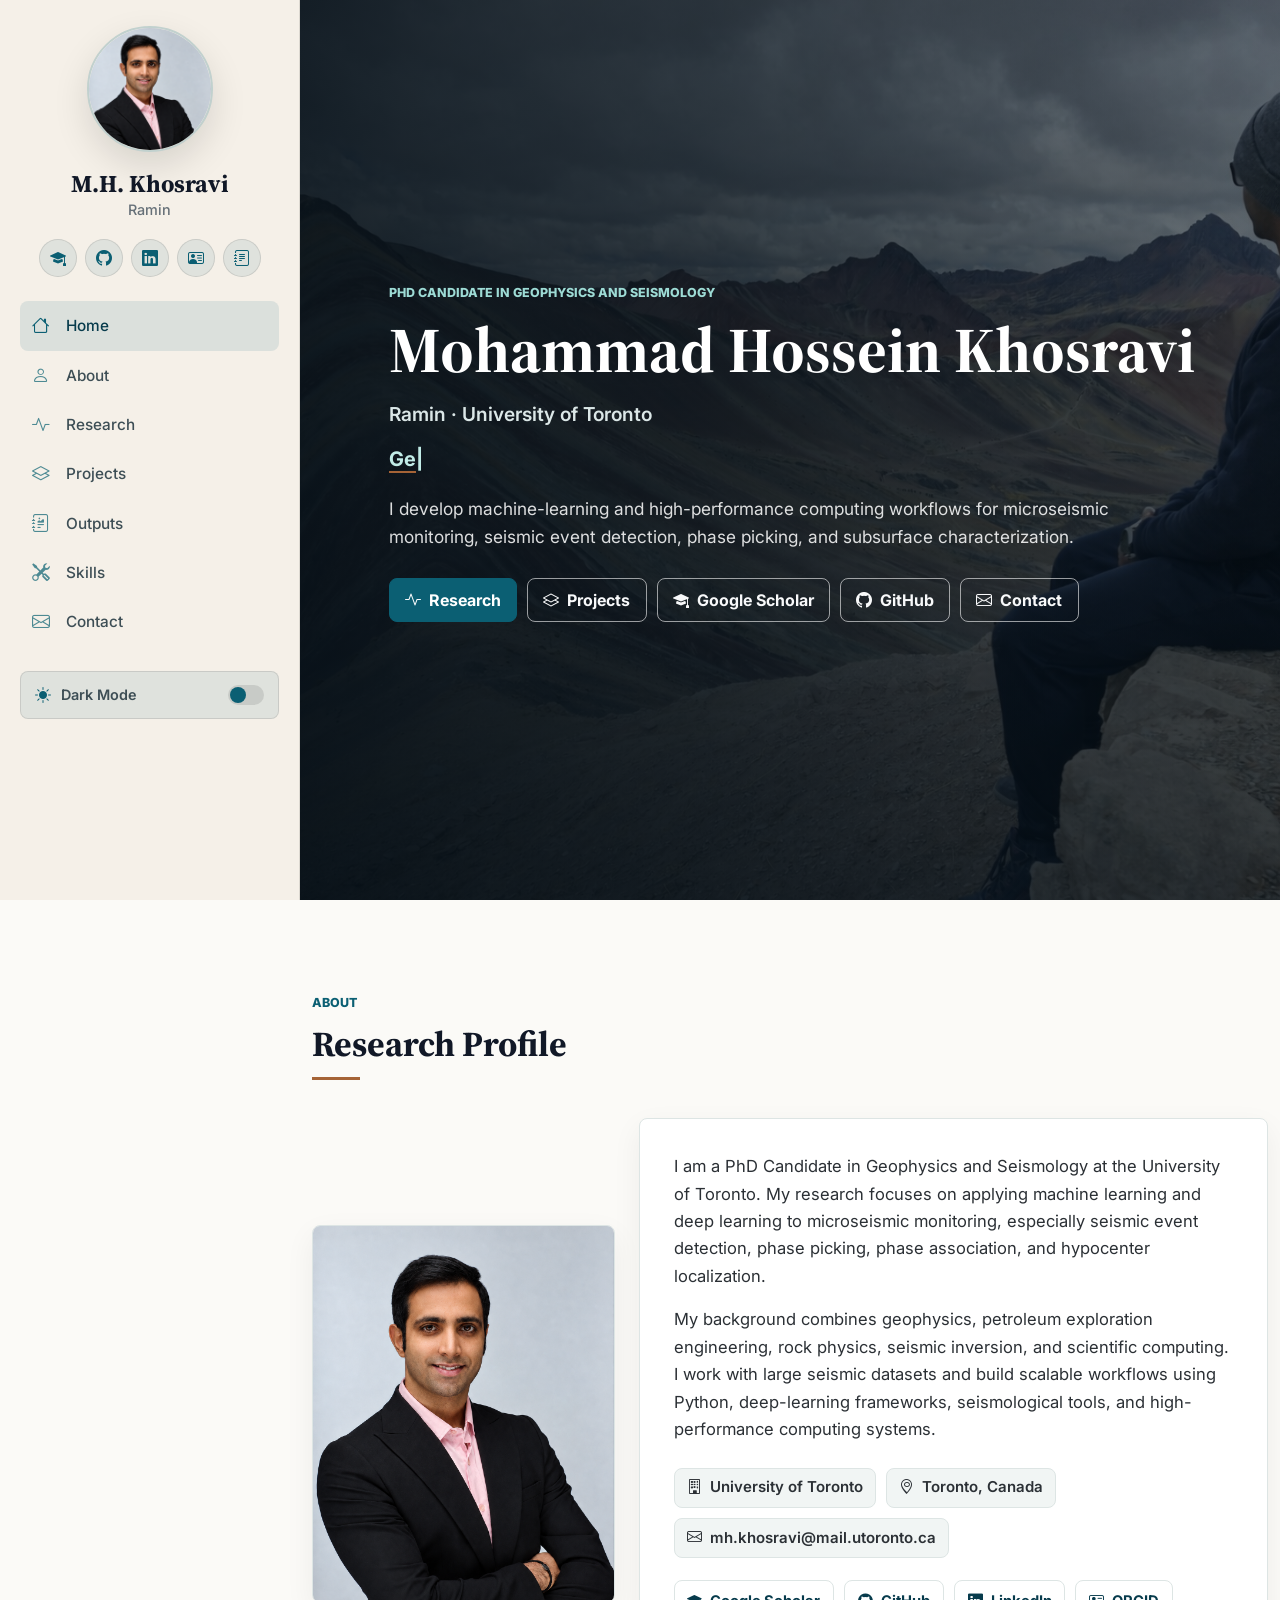
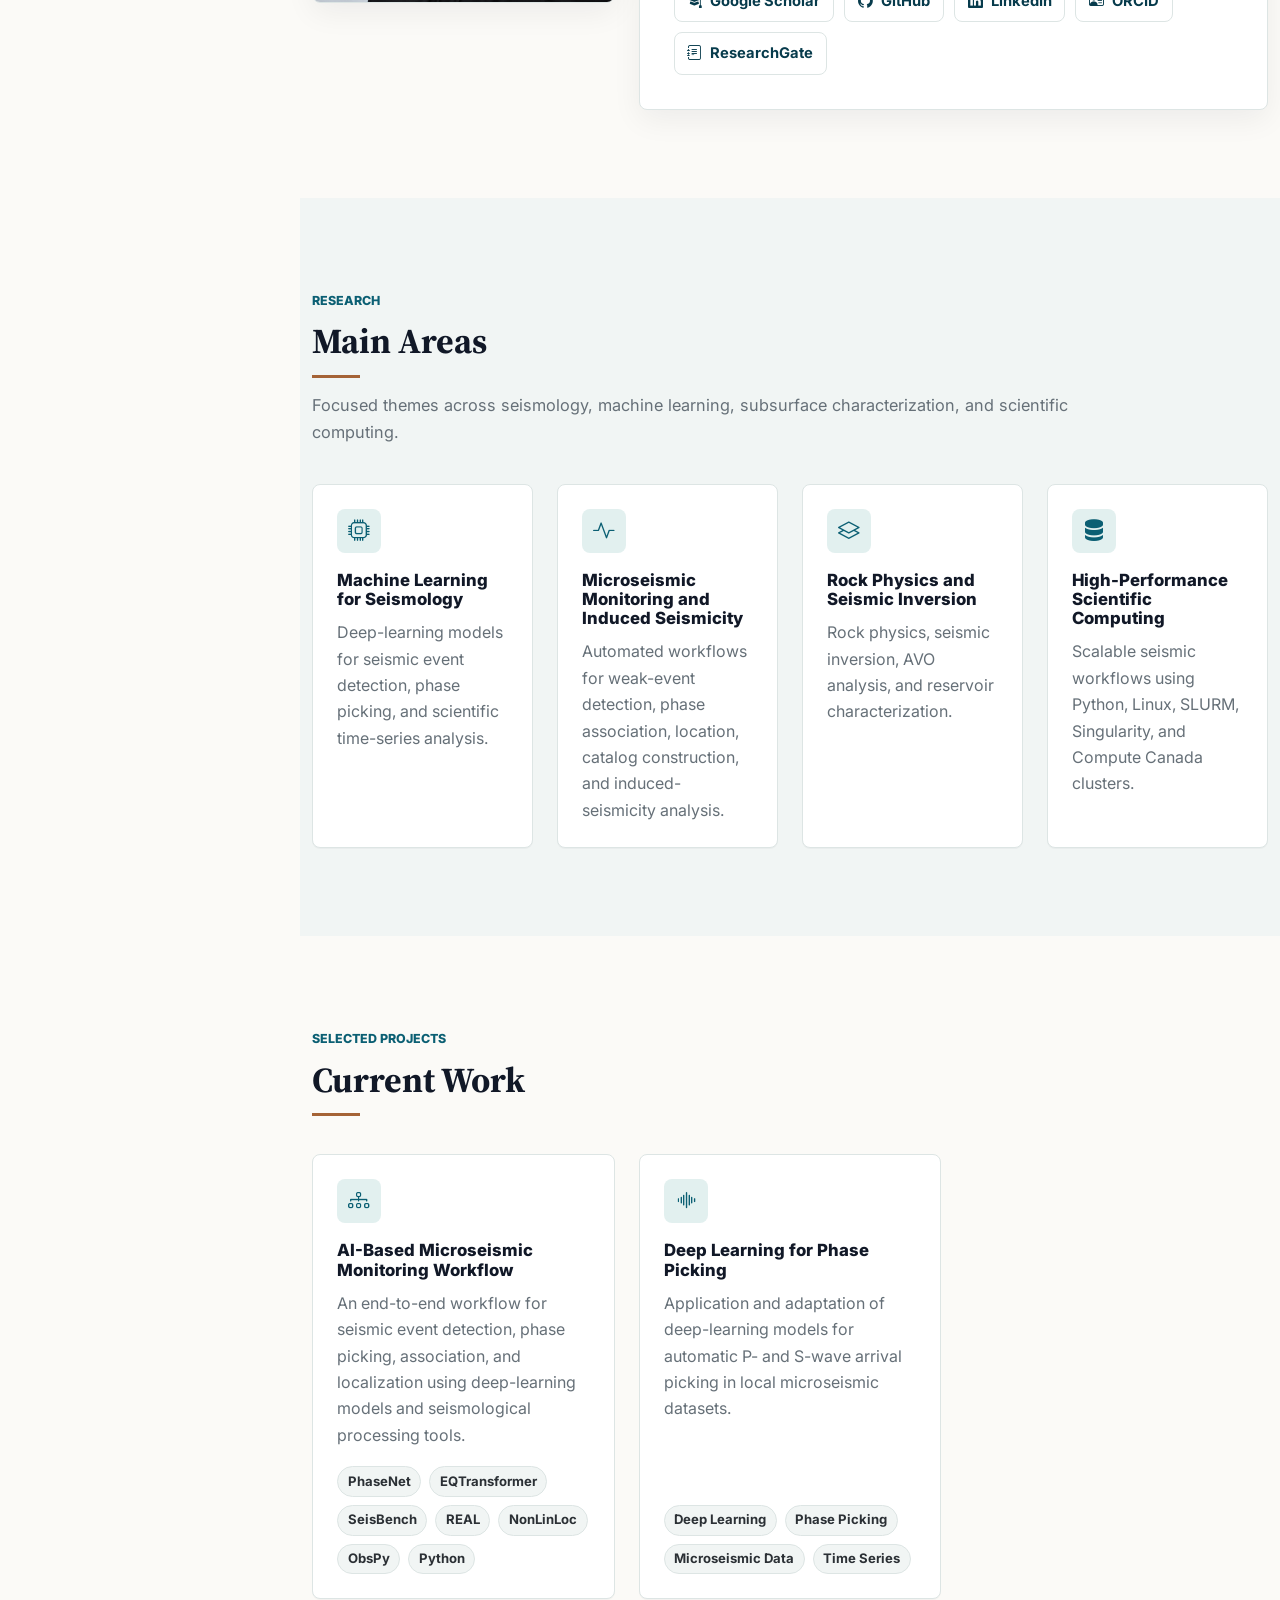
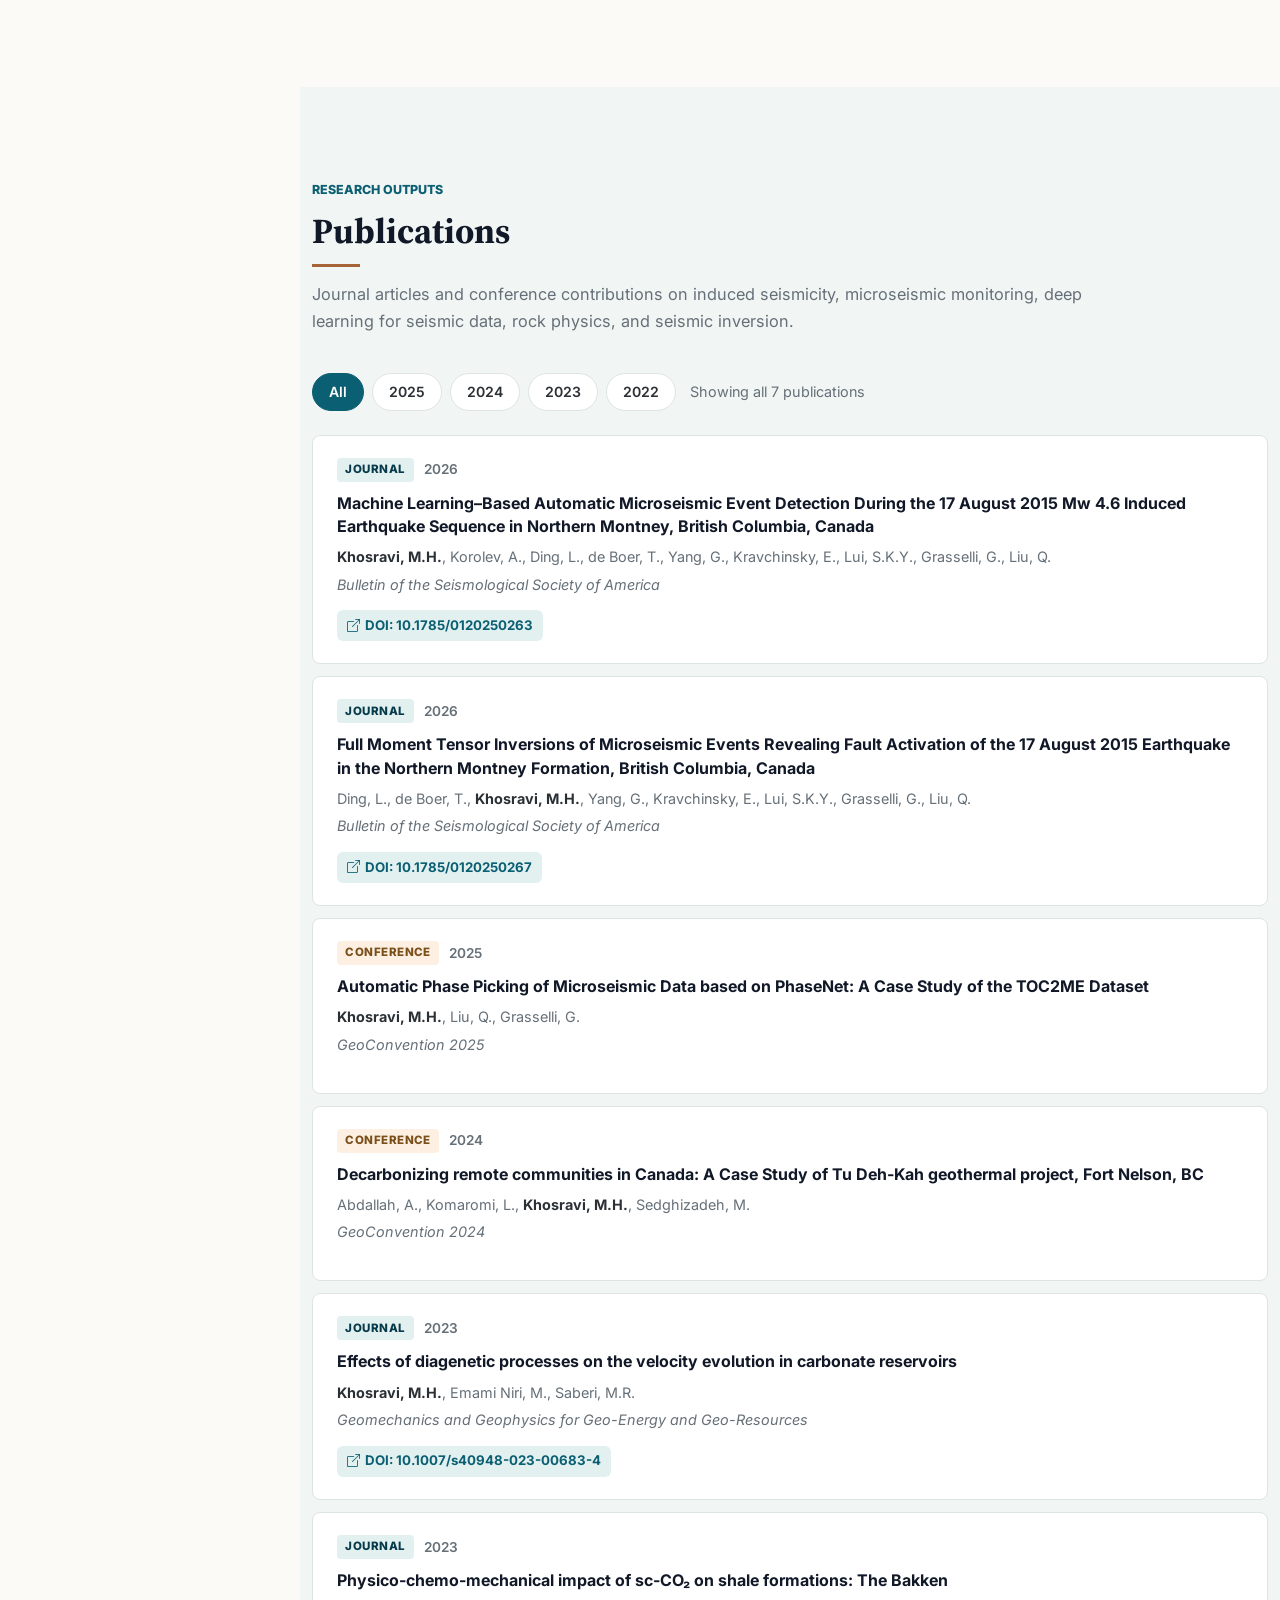
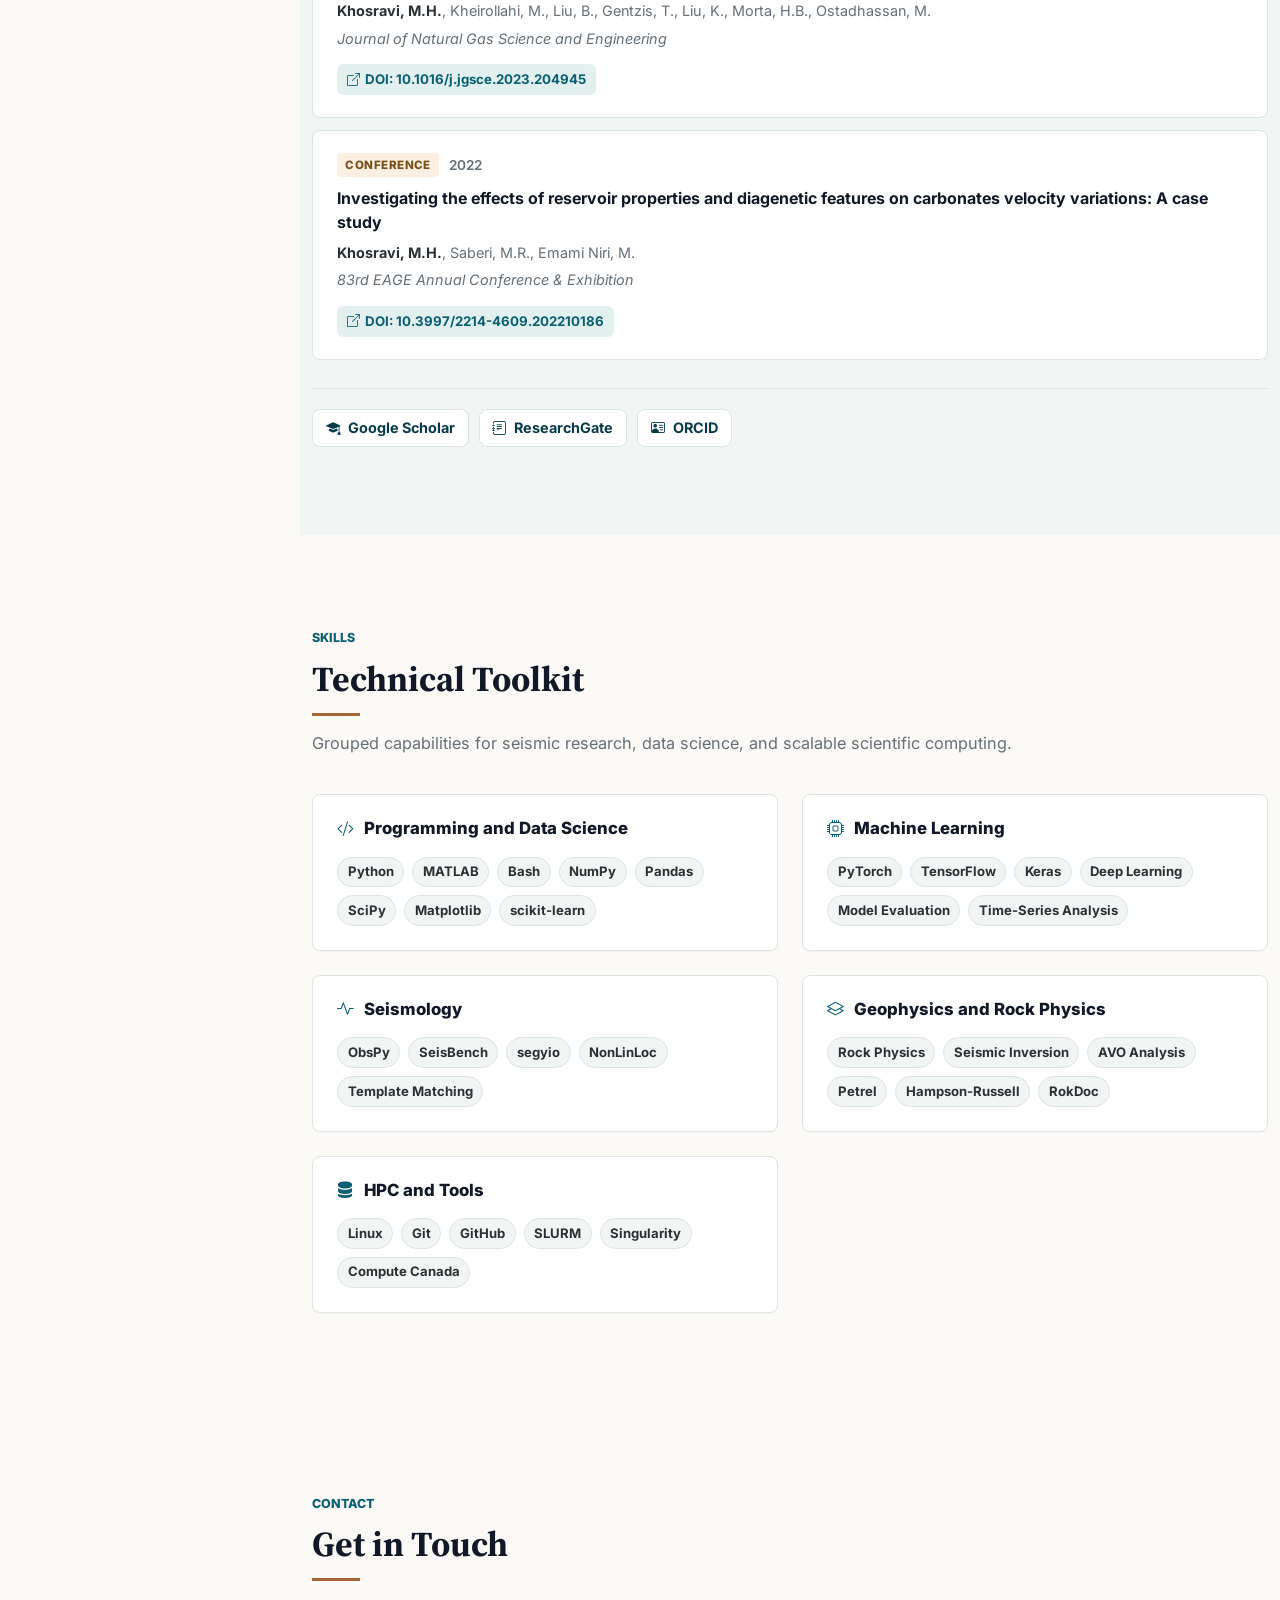
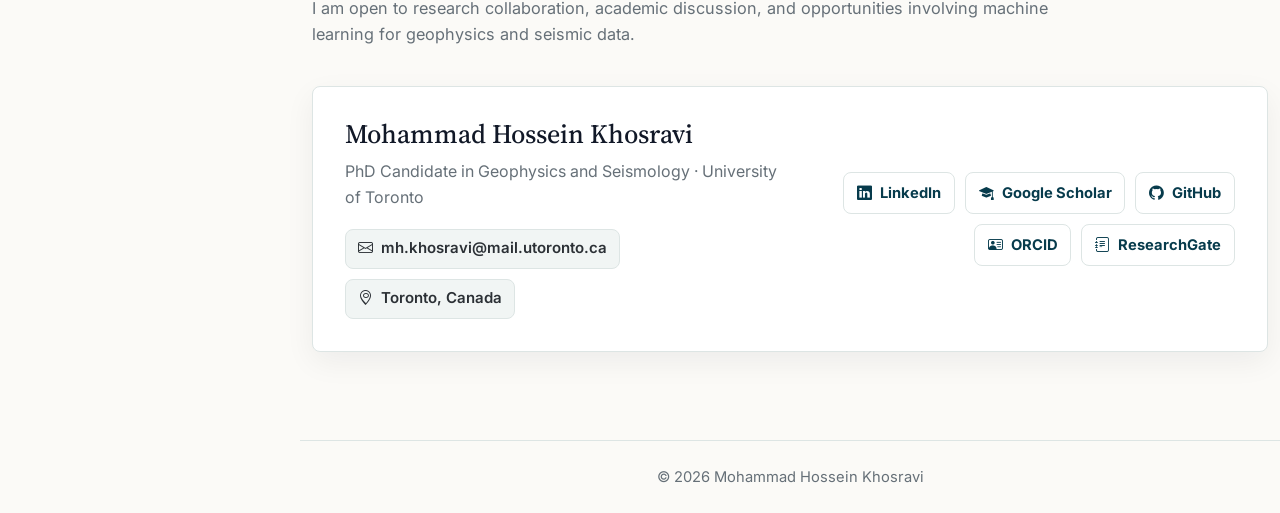
==== index.html @ 7788af2d "Uodate publications" ====
<!DOCTYPE html>
<html lang="en" class="no-js">

<head>
  <meta charset="utf-8">
  <meta content="width=device-width, initial-scale=1.0" name="viewport">
  <title>Mohammad Hossein Khosravi | Geophysics, Seismology, and Machine Learning</title>
  <meta name="description"
    content="Personal website of Mohammad Hossein Khosravi, PhD Candidate in Geophysics and Seismology at the University of Toronto, working on machine learning, microseismic monitoring, seismic phase picking, induced seismicity, rock physics, and high-performance scientific computing.">
  <meta name="keywords"
    content="Mohammad Hossein Khosravi, Ramin Khosravi, geophysics, seismology, machine learning, microseismic monitoring, induced seismicity, phase picking, rock physics, seismic inversion, University of Toronto">

  <link href="https://fonts.googleapis.com" rel="preconnect">
  <link href="https://fonts.gstatic.com" rel="preconnect" crossorigin>
  <link
    href="https://fonts.googleapis.com/css2?family=Inter:wght@400;500;600;700;800&family=Source+Serif+4:wght@500;600;700&display=swap"
    rel="stylesheet">

  <link href="assets/vendor/bootstrap/css/bootstrap.min.css" rel="stylesheet">
  <link href="assets/vendor/bootstrap-icons/bootstrap-icons.css" rel="stylesheet">
  <link href="assets/vendor/aos/aos.css" rel="stylesheet">

  <link href="assets/css/main.css" rel="stylesheet">
  <script>
    (function () {
      var t = localStorage.getItem('theme');
      if (t === 'dark') document.documentElement.setAttribute('data-theme', 'dark');
    })();
  </script>
</head>

<body class="index-page">

  <button class="mobile-menu-toggle" type="button" aria-label="Toggle navigation" aria-controls="header"
    aria-expanded="false">
    <i class="bi bi-list" aria-hidden="true"></i>
  </button>

  <header id="header" class="header d-flex flex-column">

    <div class="profile-img">
      <img src="assets/img/profile.png" alt="Portrait of Mohammad Hossein Khosravi" class="img-fluid rounded-circle">
    </div>

    <a href="#hero" class="logo d-flex flex-column align-items-center justify-content-center text-center">
      <h1 class="sitename">M.H. Khosravi</h1>
      <span>Ramin</span>
    </a>

    <div class="social-links text-center" aria-label="Academic and professional profiles">
      <a href="https://scholar.google.com/citations?user=fKatykwAAAAJ&hl=en" target="_blank" rel="noopener"
        aria-label="Google Scholar profile"><i class="bi bi-mortarboard-fill"></i></a>
      <a href="https://github.com/MHkhosravi" target="_blank" rel="noopener" aria-label="GitHub profile"><i
          class="bi bi-github"></i></a>
      <a href="https://ca.linkedin.com/in/mohammadhoseinkhosravi" target="_blank" rel="noopener"
        aria-label="LinkedIn profile"><i class="bi bi-linkedin"></i></a>
      <a href="https://orcid.org/0000-0002-3595-6470" target="_blank" rel="noopener" aria-label="ORCID profile"><i
          class="bi bi-person-vcard"></i></a>
      <a href="https://www.researchgate.net/profile/Mohammad-Hossein-Khosravi-4" target="_blank" rel="noopener"
        aria-label="ResearchGate profile"><i class="bi bi-journal-text"></i></a>
    </div>

    <nav id="navmenu" class="navmenu" aria-label="Main navigation">
      <ul>
        <li><a href="#hero" class="active"><i class="bi bi-house navicon"></i>Home</a></li>
        <li><a href="#about"><i class="bi bi-person navicon"></i>About</a></li>
        <li><a href="#research"><i class="bi bi-activity navicon"></i>Research</a></li>
        <li><a href="#projects"><i class="bi bi-layers navicon"></i>Projects</a></li>
        <li><a href="#outputs"><i class="bi bi-journal-richtext navicon"></i>Outputs</a></li>
        <li><a href="#skills"><i class="bi bi-tools navicon"></i>Skills</a></li>
        <li><a href="#contact"><i class="bi bi-envelope navicon"></i>Contact</a></li>
      </ul>
    </nav>

    <button class="theme-toggle" id="theme-toggle" type="button" aria-label="Toggle dark mode" aria-pressed="false">
      <i class="bi bi-sun-fill ti-icon" id="theme-icon" aria-hidden="true"></i>
      <span class="ti-label" id="theme-label">Dark Mode</span>
      <span class="ti-track" aria-hidden="true"><span class="ti-thumb"></span></span>
    </button>
  </header>

  <main class="main">

    <section id="hero" class="hero section dark-section">
      <img src="assets/img/background.png" alt="Layered mountain landscape representing geoscience field research"
        class="hero-bg">
      <div class="hero-overlay"></div>

      <div class="container">
        <p class="eyebrow">PhD Candidate in Geophysics and Seismology</p>
        <h2>Mohammad Hossein Khosravi</h2>
        <p class="preferred-name">Ramin · University of Toronto</p>
        <p class="typed-line">
          <span class="typed"
            data-typed-items="Geophysicist,Seismology Researcher,Machine Learning for Seismic Data,Microseismic Monitoring,Rock Physics and Seismic Inversion">Geophysicist</span>
        </p>
        <p class="hero-subtitle">
          I develop machine-learning and high-performance computing workflows for microseismic monitoring, seismic event
          detection, phase picking, and subsurface characterization.
        </p>
        <div class="hero-actions" aria-label="Primary links">
          <a class="btn btn-primary" href="#research"><i class="bi bi-activity"></i> Research</a>
          <a class="btn btn-outline-light" href="#projects"><i class="bi bi-layers"></i> Projects</a>
          <a class="btn btn-outline-light" href="https://scholar.google.com/citations?user=fKatykwAAAAJ&hl=en"
            target="_blank" rel="noopener"><i class="bi bi-mortarboard-fill"></i> Google Scholar</a>
          <a class="btn btn-outline-light" href="https://github.com/MHkhosravi" target="_blank" rel="noopener"><i
              class="bi bi-github"></i> GitHub</a>
          <a class="btn btn-outline-light" href="#contact"><i class="bi bi-envelope"></i> Contact</a>
        </div>
      </div>
    </section>

    <section id="about" class="about section">
      <div class="container">
        <div class="section-title" data-aos="fade-up">
          <span>About</span>
          <h2>Research Profile</h2>
        </div>

        <div class="row align-items-center gy-5">
          <div class="col-lg-4" data-aos="fade-up" data-aos-delay="100">
            <figure class="portrait-frame">
              <img src="assets/img/profile.png" class="img-fluid"
                alt="Professional portrait of Mohammad Hossein Khosravi">
            </figure>
          </div>

          <div class="col-lg-8" data-aos="fade-up" data-aos-delay="160">
            <div class="intro-panel">
              <p>
                I am a PhD Candidate in Geophysics and Seismology at the University of Toronto. My research focuses on
                applying machine learning and deep learning to microseismic monitoring, especially seismic event
                detection, phase picking, phase association, and hypocenter localization.
              </p>
              <p>
                My background combines geophysics, petroleum exploration engineering, rock physics, seismic inversion,
                and scientific computing. I work with large seismic datasets and build scalable workflows using Python,
                deep-learning frameworks, seismological tools, and high-performance computing systems.
              </p>
              <div class="contact-facts">
                <span><i class="bi bi-building"></i> University of Toronto</span>
                <span><i class="bi bi-geo-alt"></i> Toronto, Canada</span>
                <a href="mailto:mh.khosravi@mail.utoronto.ca"><i class="bi bi-envelope"></i>
                  mh.khosravi@mail.utoronto.ca</a>
              </div>
              <div class="link-row">
                <a href="https://scholar.google.com/citations?user=fKatykwAAAAJ&hl=en" target="_blank" rel="noopener">
                  <i class="bi bi-mortarboard-fill"></i> Google Scholar
                </a>
                <a href="https://github.com/MHkhosravi" target="_blank" rel="noopener"><i class="bi bi-github"></i>
                  GitHub</a>
                <a href="https://ca.linkedin.com/in/mohammadhoseinkhosravi" target="_blank" rel="noopener"><i
                    class="bi bi-linkedin"></i> LinkedIn</a>
                <a href="https://orcid.org/0000-0002-3595-6470" target="_blank" rel="noopener"><i
                    class="bi bi-person-vcard"></i> ORCID</a>
                <a href="https://www.researchgate.net/profile/Mohammad-Hossein-Khosravi-4" target="_blank"
                  rel="noopener"><i class="bi bi-journal-text"></i> ResearchGate</a>
              </div>
            </div>
          </div>
        </div>
      </div>
    </section>

    <section id="research" class="research section light-section">
      <div class="container">
        <div class="section-title" data-aos="fade-up">
          <span>Research</span>
          <h2>Main Areas</h2>
          <p>Focused themes across seismology, machine learning, subsurface characterization, and scientific computing.</p>
        </div>

        <div class="row gy-4">
          <div class="col-lg-3 col-md-6" data-aos="fade-up" data-aos-delay="80">
            <article class="feature-card">
              <i class="bi bi-cpu"></i>
              <h3>Machine Learning for Seismology</h3>
              <p>Deep-learning models for seismic event detection, phase picking, and scientific time-series analysis.</p>
            </article>
          </div>

          <div class="col-lg-3 col-md-6" data-aos="fade-up" data-aos-delay="140">
            <article class="feature-card">
              <i class="bi bi-activity"></i>
              <h3>Microseismic Monitoring and Induced Seismicity</h3>
              <p>Automated workflows for weak-event detection, phase association, location, catalog construction, and
                induced-seismicity analysis.</p>
            </article>
          </div>

          <div class="col-lg-3 col-md-6" data-aos="fade-up" data-aos-delay="200">
            <article class="feature-card">
              <i class="bi bi-layers"></i>
              <h3>Rock Physics and Seismic Inversion</h3>
              <p>Rock physics, seismic inversion, AVO analysis, and reservoir characterization.</p>
            </article>
          </div>

          <div class="col-lg-3 col-md-6" data-aos="fade-up" data-aos-delay="260">
            <article class="feature-card">
              <i class="bi bi-server"></i>
              <h3>High-Performance Scientific Computing</h3>
              <p>Scalable seismic workflows using Python, Linux, SLURM, Singularity, and Compute Canada clusters.</p>
            </article>
          </div>
        </div>
      </div>
    </section>

    <section id="projects" class="projects section">
      <div class="container">
        <div class="section-title" data-aos="fade-up">
          <span>Selected Projects</span>
          <h2>Current Work</h2>
        </div>

        <div class="row gy-4">
          <div class="col-lg-4" data-aos="fade-up" data-aos-delay="80">
            <article class="project-card">
              <div class="project-icon"><i class="bi bi-diagram-3"></i></div>
              <h3>AI-Based Microseismic Monitoring Workflow</h3>
              <p>An end-to-end workflow for seismic event detection, phase picking, association, and localization using
                deep-learning models and seismological processing tools.</p>
              <div class="tag-list">
                <span>PhaseNet</span><span>EQTransformer</span><span>SeisBench</span><span>REAL</span><span>NonLinLoc</span><span>ObsPy</span><span>Python</span>
              </div>
            </article>
          </div>

          <div class="col-lg-4" data-aos="fade-up" data-aos-delay="160">
            <article class="project-card">
              <div class="project-icon"><i class="bi bi-soundwave"></i></div>
              <h3>Deep Learning for Phase Picking</h3>
              <p>Application and adaptation of deep-learning models for automatic P- and S-wave arrival picking in local
                microseismic datasets.</p>
              <div class="tag-list">
                <span>Deep Learning</span><span>Phase Picking</span><span>Microseismic Data</span><span>Time Series</span>
              </div>
            </article>
          </div>

        </div>
      </div>
    </section>

    <section id="outputs" class="outputs section light-section">
      <div class="container">
        <div class="section-title" data-aos="fade-up">
          <span>Research Outputs</span>
          <h2>Publications</h2>
          <p>Journal articles and conference contributions on induced seismicity, microseismic monitoring, deep learning for seismic data, rock physics, and seismic inversion.</p>
        </div>

        <div class="pub-toolbar" data-aos="fade-up" data-aos-delay="60">
          <div class="pub-filters" role="group" aria-label="Filter publications by year">
            <button class="pub-filter active" data-year="all">All</button>
            <button class="pub-filter" data-year="2025">2025</button>
            <button class="pub-filter" data-year="2024">2024</button>
            <button class="pub-filter" data-year="2023">2023</button>
            <button class="pub-filter" data-year="2022">2022</button>
          </div>
          <span class="pub-count" id="pub-count"></span>
        </div>

        <div id="publication-list" class="pub-list" data-aos="fade-up" data-aos-delay="120"></div>

        <div class="pub-profiles" data-aos="fade-up" data-aos-delay="160">
          <a href="https://scholar.google.com/citations?user=fKatykwAAAAJ&hl=en" target="_blank" rel="noopener">
            <i class="bi bi-mortarboard-fill"></i> Google Scholar
          </a>
          <a href="https://www.researchgate.net/profile/Mohammad-Hossein-Khosravi-4" target="_blank" rel="noopener">
            <i class="bi bi-journal-text"></i> ResearchGate
          </a>
          <a href="https://orcid.org/0000-0002-3595-6470" target="_blank" rel="noopener">
            <i class="bi bi-person-vcard"></i> ORCID
          </a>
        </div>
      </div>
    </section>

    <section id="skills" class="skills section">
      <div class="container">
        <div class="section-title" data-aos="fade-up">
          <span>Skills</span>
          <h2>Technical Toolkit</h2>
          <p>Grouped capabilities for seismic research, data science, and scalable scientific computing.</p>
        </div>

        <div class="row gy-4">
          <div class="col-lg-6" data-aos="fade-up" data-aos-delay="80">
            <div class="skill-card">
              <h3><i class="bi bi-code-slash"></i> Programming and Data Science</h3>
              <div class="tag-list"><span>Python</span><span>MATLAB</span><span>Bash</span><span>NumPy</span><span>Pandas</span><span>SciPy</span><span>Matplotlib</span><span>scikit-learn</span></div>
            </div>
          </div>

          <div class="col-lg-6" data-aos="fade-up" data-aos-delay="120">
            <div class="skill-card">
              <h3><i class="bi bi-cpu"></i> Machine Learning</h3>
              <div class="tag-list"><span>PyTorch</span><span>TensorFlow</span><span>Keras</span><span>Deep Learning</span><span>Model Evaluation</span><span>Time-Series Analysis</span></div>
            </div>
          </div>

          <div class="col-lg-6" data-aos="fade-up" data-aos-delay="160">
            <div class="skill-card">
              <h3><i class="bi bi-activity"></i> Seismology</h3>
              <div class="tag-list"><span>ObsPy</span><span>SeisBench</span><span>segyio</span><span>NonLinLoc</span><span>Template Matching</span></div>
            </div>
          </div>

          <div class="col-lg-6" data-aos="fade-up" data-aos-delay="200">
            <div class="skill-card">
              <h3><i class="bi bi-layers"></i> Geophysics and Rock Physics</h3>
              <div class="tag-list"><span>Rock Physics</span><span>Seismic Inversion</span><span>AVO Analysis</span><span>Petrel</span><span>Hampson-Russell</span><span>RokDoc</span></div>
            </div>
          </div>

          <div class="col-lg-6" data-aos="fade-up" data-aos-delay="240">
            <div class="skill-card">
              <h3><i class="bi bi-server"></i> HPC and Tools</h3>
              <div class="tag-list"><span>Linux</span><span>Git</span><span>GitHub</span><span>SLURM</span><span>Singularity</span><span>Compute Canada</span></div>
            </div>
          </div>
        </div>
      </div>
    </section>


    <section id="contact" class="contact section">
      <div class="container">
        <div class="section-title" data-aos="fade-up">
          <span>Contact</span>
          <h2>Get in Touch</h2>
          <p>I am open to research collaboration, academic discussion, and opportunities involving machine learning for
            geophysics and seismic data.</p>
        </div>

        <div class="contact-panel" data-aos="fade-up" data-aos-delay="100">
          <div>
            <h3>Mohammad Hossein Khosravi</h3>
            <p>PhD Candidate in Geophysics and Seismology · University of Toronto</p>
            <div class="contact-facts">
              <a href="mailto:mh.khosravi@mail.utoronto.ca"><i class="bi bi-envelope"></i>
                mh.khosravi@mail.utoronto.ca</a>
              <span><i class="bi bi-geo-alt"></i> Toronto, Canada</span>
            </div>
          </div>

          <div class="link-row contact-links">
            <a href="https://ca.linkedin.com/in/mohammadhoseinkhosravi" target="_blank" rel="noopener"><i
                class="bi bi-linkedin"></i> LinkedIn</a>
            <a href="https://scholar.google.com/citations?user=fKatykwAAAAJ&hl=en" target="_blank" rel="noopener"><i
                class="bi bi-mortarboard-fill"></i> Google Scholar</a>
            <a href="https://github.com/MHkhosravi" target="_blank" rel="noopener"><i class="bi bi-github"></i>
              GitHub</a>
            <a href="https://orcid.org/0000-0002-3595-6470" target="_blank" rel="noopener"><i
                class="bi bi-person-vcard"></i> ORCID</a>
            <a href="https://www.researchgate.net/profile/Mohammad-Hossein-Khosravi-4" target="_blank"
              rel="noopener"><i class="bi bi-journal-text"></i> ResearchGate</a>
          </div>
        </div>
      </div>
    </section>

  </main>

  <footer id="footer" class="footer">
    <div class="container">
      <p>&copy; 2026 Mohammad Hossein Khosravi</p>
    </div>
  </footer>

  <a href="#" id="scroll-top" class="scroll-top d-flex align-items-center justify-content-center"
    aria-label="Back to top"><i class="bi bi-arrow-up-short"></i></a>

  <div id="preloader"></div>

  <script type="application/json" id="pub-data">[
  {"title":"Machine Learning–Based Automatic Microseismic Event Detection During the 17 August 2015 Mw 4.6 Induced Earthquake Sequence in Northern Montney, British Columbia, Canada","authors":["Khosravi, M.H.","Korolev, A.","Ding, L.","de Boer, T.","Yang, G.","Kravchinsky, E.","Lui, S.K.Y.","Grasselli, G.","Liu, Q."],"venue":"Bulletin of the Seismological Society of America","type":"journal","year":2026,"doi":"10.1785/0120250263","url":"https://doi.org/10.1785/0120250263"},
  {"title":"Full Moment Tensor Inversions of Microseismic Events Revealing Fault Activation of the 17 August 2015 Earthquake in the Northern Montney Formation, British Columbia, Canada","authors":["Ding, L.","de Boer, T.","Khosravi, M.H.","Yang, G.","Kravchinsky, E.","Lui, S.K.Y.","Grasselli, G.","Liu, Q."],"venue":"Bulletin of the Seismological Society of America","type":"journal","year":2026,"doi":"10.1785/0120250267","url":"https://doi.org/10.1785/0120250267"},
  {"title":"Automatic Phase Picking of Microseismic Data based on PhaseNet: A Case Study of the TOC2ME Dataset","authors":["Khosravi, M.H.","Liu, Q.","Grasselli, G."],"venue":"GeoConvention 2025","type":"conference","year":2025,"doi":null,"url":null},
  {"title":"Decarbonizing remote communities in Canada: A Case Study of Tu Deh-Kah geothermal project, Fort Nelson, BC","authors":["Abdallah, A.","Komaromi, L.","Khosravi, M.H.","Sedghizadeh, M."],"venue":"GeoConvention 2024","type":"conference","year":2024,"doi":null,"url":null},
  {"title":"Effects of diagenetic processes on the velocity evolution in carbonate reservoirs","authors":["Khosravi, M.H.","Emami Niri, M.","Saberi, M.R."],"venue":"Geomechanics and Geophysics for Geo-Energy and Geo-Resources","type":"journal","year":2023,"doi":"10.1007/s40948-023-00683-4","url":"https://doi.org/10.1007/s40948-023-00683-4"},
  {"title":"Physico-chemo-mechanical impact of sc-CO₂ on shale formations: The Bakken","authors":["Khosravi, M.H.","Kheirollahi, M.","Liu, B.","Gentzis, T.","Liu, K.","Morta, H.B.","Ostadhassan, M."],"venue":"Journal of Natural Gas Science and Engineering","type":"journal","year":2023,"doi":"10.1016/j.jgsce.2023.204945","url":"https://doi.org/10.1016/j.jgsce.2023.204945"},
  {"title":"Investigating the effects of reservoir properties and diagenetic features on carbonates velocity variations: A case study","authors":["Khosravi, M.H.","Saberi, M.R.","Emami Niri, M."],"venue":"83rd EAGE Annual Conference &amp; Exhibition","type":"conference","year":2022,"doi":"10.3997/2214-4609.202210186","url":"https://doi.org/10.3997/2214-4609.202210186"}
]</script>
  <script src="assets/vendor/bootstrap/js/bootstrap.bundle.min.js"></script>
  <script src="assets/vendor/aos/aos.js"></script>
  <script src="assets/vendor/typed.js/typed.umd.js"></script>
  <script src="assets/js/main.js"></script>

</body>

</html>
---- assets/css/main.css ----
:root {
  --default-font: "Inter", system-ui, -apple-system, "Segoe UI", sans-serif;
  --heading-font: "Source Serif 4", Georgia, serif;
  --nav-font: "Inter", system-ui, -apple-system, "Segoe UI", sans-serif;

  /* Content palette — light */
  --background-color: #fbfaf7;
  --surface-color: #ffffff;
  --soft-surface: #f1f5f4;
  --default-color: #2b3035;
  --muted-color: #667078;
  --heading-color: #111827;
  --accent-color: #0b5f73;
  --accent-dark: #073b4c;
  --accent-soft: #e2f0ef;
  --earth-color: #a56336;
  --border-color: #dde5e4;
  --shadow-sm: 0 10px 30px rgba(17, 24, 39, 0.06);
  --shadow-md: 0 18px 45px rgba(17, 24, 39, 0.12);

  /* Sidebar palette — light */
  --sidebar-bg: #f5f0e8;
  --sidebar-heading-color: #111827;
  --sidebar-text-color: #2b3035;
  --sidebar-muted-color: #667078;
  --sidebar-border: rgba(0, 0, 0, 0.10);
  --sidebar-img-border: rgba(11, 95, 115, 0.22);
  --sidebar-icon-bg: rgba(11, 95, 115, 0.09);
  --sidebar-icon-color: #0b5f73;
  --sidebar-nav-color: #3d4e55;
  --sidebar-nav-active-bg: rgba(11, 95, 115, 0.11);
  --sidebar-nav-active-color: #073b4c;
  --sidebar-nav-icon-color: #4d8a93;

  scroll-behavior: smooth;
}

[data-theme="dark"] {
  --background-color: #0d1b26;
  --surface-color: #132131;
  --soft-surface: #091524;
  --default-color: #cddde3;
  --muted-color: #8aa4ad;
  --heading-color: #e8f2f5;
  --accent-soft: rgba(11, 95, 115, 0.22);
  --border-color: rgba(255, 255, 255, 0.09);
  --shadow-sm: 0 10px 30px rgba(0, 0, 0, 0.35);
  --shadow-md: 0 18px 45px rgba(0, 0, 0, 0.55);

  --sidebar-bg: #071822;
  --sidebar-heading-color: #ffffff;
  --sidebar-text-color: #d8e2e1;
  --sidebar-muted-color: #9fb6ba;
  --sidebar-border: rgba(255, 255, 255, 0.08);
  --sidebar-img-border: rgba(255, 255, 255, 0.22);
  --sidebar-icon-bg: rgba(255, 255, 255, 0.08);
  --sidebar-icon-color: #dce7e7;
  --sidebar-nav-color: #a9b9bc;
  --sidebar-nav-active-bg: rgba(255, 255, 255, 0.08);
  --sidebar-nav-active-color: #ffffff;
  --sidebar-nav-icon-color: #7fa1a8;
}

* {
  box-sizing: border-box;
}

body {
  margin: 0;
  color: var(--default-color);
  background: var(--background-color);
  font-family: var(--default-font);
  line-height: 1.65;
  transition: background-color 0.35s ease, color 0.35s ease;
}

a {
  color: var(--accent-color);
  text-decoration: none;
  transition: color 0.2s ease, background-color 0.2s ease, border-color 0.2s ease, transform 0.2s ease;
}

a:hover {
  color: var(--accent-dark);
}

a:focus-visible,
button:focus-visible,
.mobile-menu-toggle:focus-visible {
  outline: 3px solid rgba(11, 95, 115, 0.28);
  outline-offset: 3px;
}

h1,
h2,
h3,
h4,
h5,
h6 {
  color: var(--heading-color);
  font-family: var(--heading-font);
  line-height: 1.15;
  letter-spacing: 0;
}

p {
  margin-top: 0;
}

.main {
  background: var(--background-color);
  transition: background-color 0.35s ease;
}

.no-js [data-aos] {
  opacity: 1 !important;
  transform: none !important;
}

.container {
  max-width: 1120px;
}

/* Header and navigation */
.header {
  position: fixed;
  inset: 0 auto 0 0;
  width: 300px;
  z-index: 997;
  padding: 26px 20px;
  overflow-y: auto;
  color: var(--sidebar-text-color);
  background: var(--sidebar-bg);
  border-right: 1px solid var(--sidebar-border);
  transition: left 0.3s ease, background-color 0.35s ease, color 0.35s ease, border-color 0.35s ease;
}

.header .profile-img img {
  display: block;
  width: 126px;
  height: 126px;
  margin: 0 auto 18px;
  object-fit: cover;
  object-position: 50% 18%;
  border: 2px solid var(--sidebar-img-border);
  box-shadow: 0 14px 36px rgba(0, 0, 0, 0.12);
  transition: border-color 0.35s ease;
}

.header .logo {
  margin-bottom: 18px;
}

.header .logo h1 {
  margin: 0;
  color: var(--sidebar-heading-color);
  font-family: var(--heading-font);
  font-size: 1.5rem;
  font-weight: 700;
  transition: color 0.35s ease;
}

.header .logo span {
  color: var(--sidebar-muted-color);
  font-size: 0.9rem;
  font-weight: 500;
  transition: color 0.35s ease;
}

.header .social-links {
  display: flex;
  flex-wrap: wrap;
  justify-content: center;
  gap: 8px;
  margin-bottom: 24px;
}

.header .social-links a {
  display: inline-flex;
  align-items: center;
  justify-content: center;
  width: 38px;
  height: 38px;
  color: var(--sidebar-icon-color);
  background: var(--sidebar-icon-bg);
  border: 1px solid var(--sidebar-border);
  border-radius: 50%;
  transition: color 0.2s ease, background-color 0.2s ease, border-color 0.2s ease, transform 0.2s ease;
}

.header .social-links a:hover {
  color: #ffffff;
  background: var(--accent-color);
  border-color: var(--accent-color);
  transform: translateY(-2px);
}

.navmenu ul {
  list-style: none;
  margin: 0;
  padding: 0 0 16px;
}

.navmenu a,
.navmenu a:focus {
  display: flex;
  align-items: center;
  gap: 12px;
  width: 100%;
  padding: 12px 12px;
  color: var(--sidebar-nav-color);
  border-radius: 8px;
  font-family: var(--nav-font);
  font-size: 0.96rem;
  font-weight: 500;
  transition: color 0.2s ease, background-color 0.2s ease;
}

.navmenu a .navicon {
  width: 22px;
  color: var(--sidebar-nav-icon-color);
  font-size: 1.1rem;
  line-height: 1;
  transition: color 0.2s ease;
}

.navmenu a:hover,
.navmenu .active,
.navmenu .active:focus {
  color: var(--sidebar-nav-active-color);
  background: var(--sidebar-nav-active-bg);
}

.navmenu a:hover .navicon,
.navmenu .active .navicon,
.navmenu .active:focus .navicon {
  color: var(--accent-color);
}

.mobile-menu-toggle {
  padding: 0;
  border: 0;
  position: fixed;
  top: 16px;
  left: 16px;
  z-index: 9999;
  display: flex;
  align-items: center;
  justify-content: center;
  width: 42px;
  height: 42px;
  color: #ffffff;
  background: var(--accent-color);
  border-radius: 50%;
  box-shadow: var(--shadow-sm);
  cursor: pointer;
}

.mobile-menu-toggle i {
  font-size: 1.35rem;
  line-height: 1;
}

/* Theme toggle */
.theme-toggle {
  display: flex;
  align-items: center;
  gap: 10px;
  width: 100%;
  padding: 10px 14px;
  margin-top: 8px;
  color: var(--sidebar-nav-color);
  background: var(--sidebar-icon-bg);
  border: 1px solid var(--sidebar-border);
  border-radius: 8px;
  font-family: var(--nav-font);
  font-size: 0.9rem;
  font-weight: 600;
  cursor: pointer;
  transition: color 0.2s ease, background-color 0.2s ease, border-color 0.2s ease;
  text-align: left;
}

.theme-toggle:hover {
  color: var(--sidebar-nav-active-color);
  background: var(--sidebar-nav-active-bg);
  border-color: var(--accent-color);
}

.theme-toggle .ti-icon {
  font-size: 1rem;
  color: var(--sidebar-icon-color);
  flex-shrink: 0;
  transition: color 0.35s ease;
}

.theme-toggle .ti-label {
  flex: 1;
}

.theme-toggle .ti-track {
  margin-left: auto;
  flex-shrink: 0;
  display: inline-flex;
  align-items: center;
  width: 36px;
  height: 20px;
  background: var(--sidebar-border);
  border-radius: 10px;
  position: relative;
  transition: background-color 0.25s ease;
}

.theme-toggle .ti-thumb {
  position: absolute;
  left: 2px;
  width: 16px;
  height: 16px;
  background: var(--accent-color);
  border-radius: 50%;
  transition: left 0.25s ease;
}

[data-theme="dark"] .theme-toggle .ti-thumb {
  left: 18px;
}

[data-theme="dark"] .theme-toggle .ti-track {
  background: rgba(255, 255, 255, 0.15);
}

@media (min-width: 1200px) {

  .header~main,
  .header~#footer {
    margin-left: 300px;
  }

  .mobile-menu-toggle {
    display: none !important;
  }
}

@media (max-width: 1199px) {
  .header {
    left: -300px;
  }

  .header.header-show {
    left: 0;
  }
}

/* Shared layout */
.section {
  padding: 88px 0;
  scroll-margin-top: 24px;
}

.light-section {
  background: var(--soft-surface);
  transition: background-color 0.35s ease;
}

.dark-section {
  color: #ffffff;
  background: #071822;
}

.section-title {
  max-width: 780px;
  margin-bottom: 38px;
}

.section-title span,
.eyebrow {
  display: inline-flex;
  align-items: center;
  margin-bottom: 10px;
  color: var(--accent-color);
  font-size: 0.78rem;
  font-weight: 800;
  letter-spacing: 0;
  text-transform: uppercase;
}

.section-title h2 {
  position: relative;
  margin: 0 0 14px;
  padding-bottom: 16px;
  font-size: 2.2rem;
  font-weight: 700;
}

.section-title h2::after {
  content: "";
  position: absolute;
  bottom: 0;
  left: 0;
  width: 48px;
  height: 3px;
  background: var(--earth-color);
}

.section-title p {
  margin: 0;
  color: var(--muted-color);
  font-size: 1.02rem;
}

.btn {
  display: inline-flex;
  align-items: center;
  justify-content: center;
  gap: 8px;
  min-height: 42px;
  padding: 0.58rem 0.95rem;
  border-radius: 8px;
  font-weight: 700;
}

.btn-primary {
  background: var(--accent-color);
  border-color: var(--accent-color);
}

.btn-primary:hover,
.btn-primary:focus {
  background: var(--accent-dark);
  border-color: var(--accent-dark);
}

.btn-outline-light {
  border-color: rgba(255, 255, 255, 0.58);
}

.btn-outline-light:hover,
.btn-outline-light:focus {
  color: #071822;
  background: #ffffff;
  border-color: #ffffff;
}

/* Hero */
.hero {
  position: relative;
  display: flex;
  align-items: center;
  min-height: 100vh;
  overflow: hidden;
}

.hero>img {
  position: absolute;
  inset: 0;
  z-index: 1;
  width: 100%;
  height: 100%;
  object-fit: cover;
  object-position: center;
  filter: saturate(0.96) contrast(1.02);
}

.hero-overlay {
  position: absolute;
  inset: 0;
  z-index: 2;
  background:
    linear-gradient(90deg, rgba(4, 14, 22, 0.88) 0%, rgba(4, 14, 22, 0.72) 42%, rgba(4, 14, 22, 0.38) 100%),
    linear-gradient(180deg, rgba(4, 14, 22, 0.18), rgba(4, 14, 22, 0.62));
}

.hero .container {
  position: relative;
  z-index: 3;
  max-width: 980px;
  margin-left: clamp(16px, 6vw, 84px);
}

.hero .eyebrow {
  color: #9ddbd5;
}

.hero h2 {
  max-width: 840px;
  margin: 0;
  color: #ffffff;
  font-size: 4rem;
  font-weight: 700;
}

.preferred-name {
  margin: 12px 0 0;
  color: #dbe7e7;
  font-size: 1.2rem;
  font-weight: 600;
}

.typed-line {
  min-height: 34px;
  margin: 12px 0 0;
  color: #c1ece7;
  font-size: 1.25rem;
  font-weight: 700;
}

.typed-line .typed {
  border-bottom: 2px solid var(--earth-color);
}

.hero-subtitle {
  max-width: 760px;
  margin: 18px 0 0;
  color: rgba(255, 255, 255, 0.86);
  font-size: 1.08rem;
}

.hero-actions {
  display: flex;
  flex-wrap: wrap;
  gap: 10px;
  margin-top: 26px;
}

/* About */
.portrait-frame {
  position: relative;
  margin: 0;
  overflow: hidden;
  border: 1px solid var(--border-color);
  border-radius: 8px;
  box-shadow: var(--shadow-sm);
}

.portrait-frame img {
  width: 100%;
  aspect-ratio: 4 / 5;
  object-fit: cover;
  object-position: 50% 20%;
}

.intro-panel,
.output-summary,
.contact-panel,
.feature-card,
.project-card,
.skill-card,
.teaching-card,
.publication-item {
  background: var(--surface-color);
  border: 1px solid var(--border-color);
  border-radius: 8px;
  transition: background-color 0.35s ease, border-color 0.2s ease, box-shadow 0.2s ease, transform 0.2s ease;
}

.intro-panel {
  padding: 34px;
  box-shadow: var(--shadow-sm);
}

.intro-panel p {
  color: var(--default-color);
  font-size: 1.04rem;
}

.intro-panel p:last-of-type {
  margin-bottom: 24px;
}

.contact-facts {
  display: flex;
  flex-wrap: wrap;
  gap: 10px;
}

.contact-facts span,
.contact-facts a {
  display: inline-flex;
  align-items: center;
  gap: 8px;
  min-height: 38px;
  padding: 0.42rem 0.75rem;
  color: var(--default-color);
  background: var(--soft-surface);
  border: 1px solid var(--border-color);
  border-radius: 8px;
  font-size: 0.94rem;
  font-weight: 600;
  transition: background-color 0.35s ease, border-color 0.35s ease, color 0.35s ease;
}

.link-row {
  display: flex;
  flex-wrap: wrap;
  gap: 10px;
  margin-top: 22px;
}

.link-row a {
  display: inline-flex;
  align-items: center;
  justify-content: center;
  gap: 8px;
  min-height: 40px;
  padding: 0.5rem 0.8rem;
  color: var(--accent-dark);
  background: var(--surface-color);
  border: 1px solid var(--border-color);
  border-radius: 8px;
  font-size: 0.92rem;
  font-weight: 700;
  transition: color 0.2s ease, background-color 0.2s ease, border-color 0.2s ease, transform 0.2s ease;
}

.link-row a:hover {
  color: #ffffff;
  background: var(--accent-color);
  border-color: var(--accent-color);
  transform: translateY(-2px);
}

.link-row.compact {
  margin-top: 18px;
}

.link-row.compact a {
  width: 100%;
  justify-content: flex-start;
}

/* Cards */
.feature-card,
.project-card,
.skill-card,
.teaching-card {
  height: 100%;
  padding: 24px;
  box-shadow: 0 1px 0 rgba(17, 24, 39, 0.03);
}

.feature-card:hover,
.project-card:hover,
.skill-card:hover,
.teaching-card:hover,
.publication-item:hover {
  border-color: rgba(11, 95, 115, 0.32);
  box-shadow: var(--shadow-sm);
  transform: translateY(-4px);
}

.feature-card>i,
.project-icon {
  display: inline-flex;
  align-items: center;
  justify-content: center;
  width: 44px;
  height: 44px;
  margin-bottom: 18px;
  color: var(--accent-color);
  background: var(--accent-soft);
  border-radius: 8px;
  font-size: 1.35rem;
  transition: background-color 0.35s ease;
}

.feature-card h3,
.project-card h3,
.skill-card h3,
.teaching-card h3,
.output-summary h3,
.publication-item h3 {
  margin: 0 0 10px;
  font-family: var(--default-font);
  font-size: 1.05rem;
  font-weight: 800;
}

.feature-card p,
.project-card p,
.teaching-card p,
.publication-item p,
.contact-panel p {
  margin-bottom: 0;
  color: var(--muted-color);
}

.project-card {
  display: flex;
  flex-direction: column;
}

.tag-list,
.theme-list {
  display: flex;
  flex-wrap: wrap;
  gap: 8px;
  margin-top: 18px;
}

.tag-list span,
.theme-list span {
  display: inline-flex;
  align-items: center;
  min-height: 30px;
  padding: 0.22rem 0.6rem;
  color: var(--default-color);
  background: var(--soft-surface);
  border: 1px solid var(--border-color);
  border-radius: 999px;
  font-size: 0.82rem;
  font-weight: 700;
  transition: background-color 0.35s ease, border-color 0.35s ease, color 0.35s ease;
}

.project-card .tag-list {
  margin-top: auto;
  padding-top: 18px;
}

/* Outputs */
.output-summary {
  height: 100%;
  padding: 24px;
  box-shadow: var(--shadow-sm);
}

.publication-list {
  display: grid;
  gap: 14px;
}

.publication-item {
  padding: 20px 22px;
}

.publication-item h3 {
  font-size: 1rem;
}

.publication-item a {
  display: inline-flex;
  margin-top: 8px;
  font-size: 0.92rem;
  font-weight: 700;
}

/* Dynamic publications */
.pub-toolbar {
  display: flex;
  flex-wrap: wrap;
  align-items: center;
  gap: 14px;
  margin-bottom: 24px;
}

.pub-filters {
  display: flex;
  flex-wrap: wrap;
  gap: 8px;
}

.pub-filter {
  padding: 0.38rem 1rem;
  border: 1px solid var(--border-color);
  border-radius: 999px;
  background: var(--surface-color);
  color: var(--default-color);
  font-family: var(--nav-font);
  font-size: 0.88rem;
  font-weight: 600;
  cursor: pointer;
  transition: background-color 0.2s ease, border-color 0.2s ease, color 0.2s ease;
}

.pub-filter:hover {
  border-color: var(--accent-color);
  color: var(--accent-color);
}

.pub-filter.active {
  background: var(--accent-color);
  border-color: var(--accent-color);
  color: #ffffff;
}

.pub-count {
  color: var(--muted-color);
  font-size: 0.9rem;
}

.pub-list {
  display: grid;
  gap: 12px;
  margin-bottom: 28px;
}

.pub-item {
  padding: 22px 24px;
  background: var(--surface-color);
  border: 1px solid var(--border-color);
  border-radius: 8px;
  transition: background-color 0.35s ease, border-color 0.2s ease, box-shadow 0.2s ease, transform 0.2s ease;
}

.pub-item:hover {
  border-color: rgba(11, 95, 115, 0.32);
  box-shadow: var(--shadow-sm);
  transform: translateY(-2px);
}

.pub-meta {
  display: flex;
  align-items: center;
  gap: 10px;
  margin-bottom: 10px;
}

.pub-badge {
  display: inline-flex;
  align-items: center;
  padding: 0.16rem 0.52rem;
  border-radius: 4px;
  font-size: 0.72rem;
  font-weight: 800;
  text-transform: uppercase;
  letter-spacing: 0.04em;
}

.pub-badge--journal {
  color: var(--accent-dark);
  background: var(--accent-soft);
}

.pub-badge--conference {
  color: #7a4f1a;
  background: #fdf0e2;
}

[data-theme="dark"] .pub-badge--conference {
  color: #f0b36a;
  background: rgba(165, 99, 54, 0.2);
}

.pub-year {
  color: var(--muted-color);
  font-size: 0.85rem;
  font-weight: 600;
}

.pub-title {
  margin: 0 0 8px;
  font-family: var(--default-font);
  font-size: 1rem;
  font-weight: 700;
  color: var(--heading-color);
  line-height: 1.45;
}

.pub-authors {
  margin: 0 0 5px;
  color: var(--muted-color);
  font-size: 0.9rem;
  line-height: 1.5;
}

.pub-authors strong {
  color: var(--default-color);
  font-weight: 700;
}

.pub-venue {
  margin: 0 0 14px;
  color: var(--muted-color);
  font-size: 0.9rem;
  font-style: italic;
}

.pub-links {
  display: flex;
  flex-wrap: wrap;
  gap: 8px;
}

.pub-links a {
  display: inline-flex;
  align-items: center;
  gap: 5px;
  padding: 0.28rem 0.62rem;
  color: var(--accent-color);
  background: var(--accent-soft);
  border-radius: 6px;
  font-size: 0.83rem;
  font-weight: 700;
  transition: background-color 0.2s ease, color 0.2s ease;
}

.pub-links a:hover {
  color: #ffffff;
  background: var(--accent-color);
}

.pub-profiles {
  display: flex;
  flex-wrap: wrap;
  gap: 10px;
  padding-top: 20px;
  border-top: 1px solid var(--border-color);
  transition: border-color 0.35s ease;
}

.pub-profiles a {
  display: inline-flex;
  align-items: center;
  gap: 8px;
  min-height: 38px;
  padding: 0.4rem 0.8rem;
  color: var(--accent-dark);
  background: var(--surface-color);
  border: 1px solid var(--border-color);
  border-radius: 8px;
  font-size: 0.9rem;
  font-weight: 700;
  transition: color 0.2s ease, background-color 0.2s ease, border-color 0.2s ease;
}

.pub-profiles a:hover {
  color: #ffffff;
  background: var(--accent-color);
  border-color: var(--accent-color);
}

/* Skills and teaching */
.skill-card h3 {
  display: flex;
  align-items: center;
  gap: 10px;
}

.skill-card h3 i {
  color: var(--accent-color);
}

/* Contact */
.contact-panel {
  display: grid;
  grid-template-columns: minmax(0, 1fr) minmax(280px, 0.95fr);
  gap: 28px;
  align-items: center;
  padding: 32px;
  box-shadow: var(--shadow-sm);
}

.contact-panel h3 {
  margin: 0 0 8px;
  font-family: var(--heading-font);
  font-size: 1.65rem;
}

.contact-panel .contact-facts {
  margin-top: 18px;
}

.contact-links {
  justify-content: flex-end;
  margin-top: 0;
}

/* Footer */
.footer {
  padding: 24px 0;
  color: var(--muted-color);
  background: var(--background-color);
  border-top: 1px solid var(--border-color);
  text-align: center;
  transition: background-color 0.35s ease, color 0.35s ease, border-color 0.35s ease;
}

.footer p {
  margin: 0;
  font-size: 0.92rem;
}

/* Minimal fallback pages */
.utility-page {
  min-height: calc(100vh - 73px);
  display: grid;
  place-items: center;
  padding: 48px 16px;
  background: var(--soft-surface);
}

.utility-panel {
  width: min(720px, 100%);
  padding: 34px;
  background: var(--surface-color);
  border: 1px solid var(--border-color);
  border-radius: 8px;
  box-shadow: var(--shadow-sm);
}

.utility-panel h1 {
  margin-bottom: 12px;
  font-size: 2rem;
}

.utility-panel p {
  color: var(--muted-color);
}

/* Preloader and scroll top */
#preloader {
  position: fixed;
  inset: 0;
  z-index: 999999;
  background: var(--background-color);
  transition: opacity 0.3s ease;
}

#preloader::before {
  content: "";
  position: fixed;
  top: calc(50% - 24px);
  left: calc(50% - 24px);
  width: 48px;
  height: 48px;
  border: 4px solid var(--border-color);
  border-top-color: var(--accent-color);
  border-radius: 50%;
  animation: preloader-spin 1s linear infinite;
}

@keyframes preloader-spin {
  to {
    transform: rotate(360deg);
  }
}

.scroll-top {
  position: fixed;
  right: 16px;
  bottom: -20px;
  z-index: 999;
  width: 44px;
  height: 44px;
  color: #ffffff;
  background: var(--accent-color);
  border-radius: 50%;
  visibility: hidden;
  opacity: 0;
  transition: 0.25s ease;
}

.scroll-top i {
  font-size: 1.6rem;
  line-height: 1;
}

.scroll-top.active {
  bottom: 16px;
  visibility: visible;
  opacity: 1;
}

.scroll-top:hover {
  color: #ffffff;
  background: var(--accent-dark);
}

/* Lightweight support for secondary template pages */
.page-title,
.starter-section,
.portfolio-details,
.service-details {
  padding: 64px 0;
}

.page-title h1,
.portfolio-description h2,
.service-details h3 {
  font-size: 2rem;
}

.portfolio-info,
.services-list {
  padding: 24px;
  background: var(--surface-color);
  border: 1px solid var(--border-color);
  border-radius: 8px;
}

/* Responsive */
@media (max-width: 1199px) {
  .hero .container {
    margin-left: auto;
  }
}

@media (max-width: 991px) {
  .section {
    padding: 72px 0;
  }

  .hero h2 {
    font-size: 3rem;
  }

  .contact-panel {
    grid-template-columns: 1fr;
  }

  .contact-links {
    justify-content: flex-start;
  }
}

@media (max-width: 768px) {
  [data-aos-delay] {
    transition-delay: 0s !important;
  }

  .section-title h2 {
    font-size: 1.9rem;
  }

  .hero {
    min-height: 92vh;
    padding: 96px 0 72px;
  }

  .hero h2 {
    font-size: 2.35rem;
  }

  .preferred-name,
  .typed-line {
    font-size: 1.05rem;
  }

  .hero-subtitle {
    font-size: 1rem;
  }

  .hero-actions .btn,
  .link-row a,
  .contact-facts span,
  .contact-facts a {
    width: 100%;
    justify-content: center;
  }

  .intro-panel,
  .contact-panel {
    padding: 24px;
  }
}

@media (prefers-reduced-motion: reduce) {
  *,
  *::before,
  *::after {
    scroll-behavior: auto !important;
    transition-duration: 0.01ms !important;
    animation-duration: 0.01ms !important;
    animation-iteration-count: 1 !important;
  }

  [data-aos] {
    opacity: 1 !important;
    transform: none !important;
  }
}

@media (max-width: 575px) {
  .header {
    width: 285px;
    left: -285px;
  }

  .hero h2 {
    font-size: 2rem;
  }

  .section {
    padding: 62px 0;
  }

  .feature-card,
  .project-card,
  .skill-card,
  .teaching-card,
  .output-summary,
  .publication-item {
    padding: 20px;
  }
}
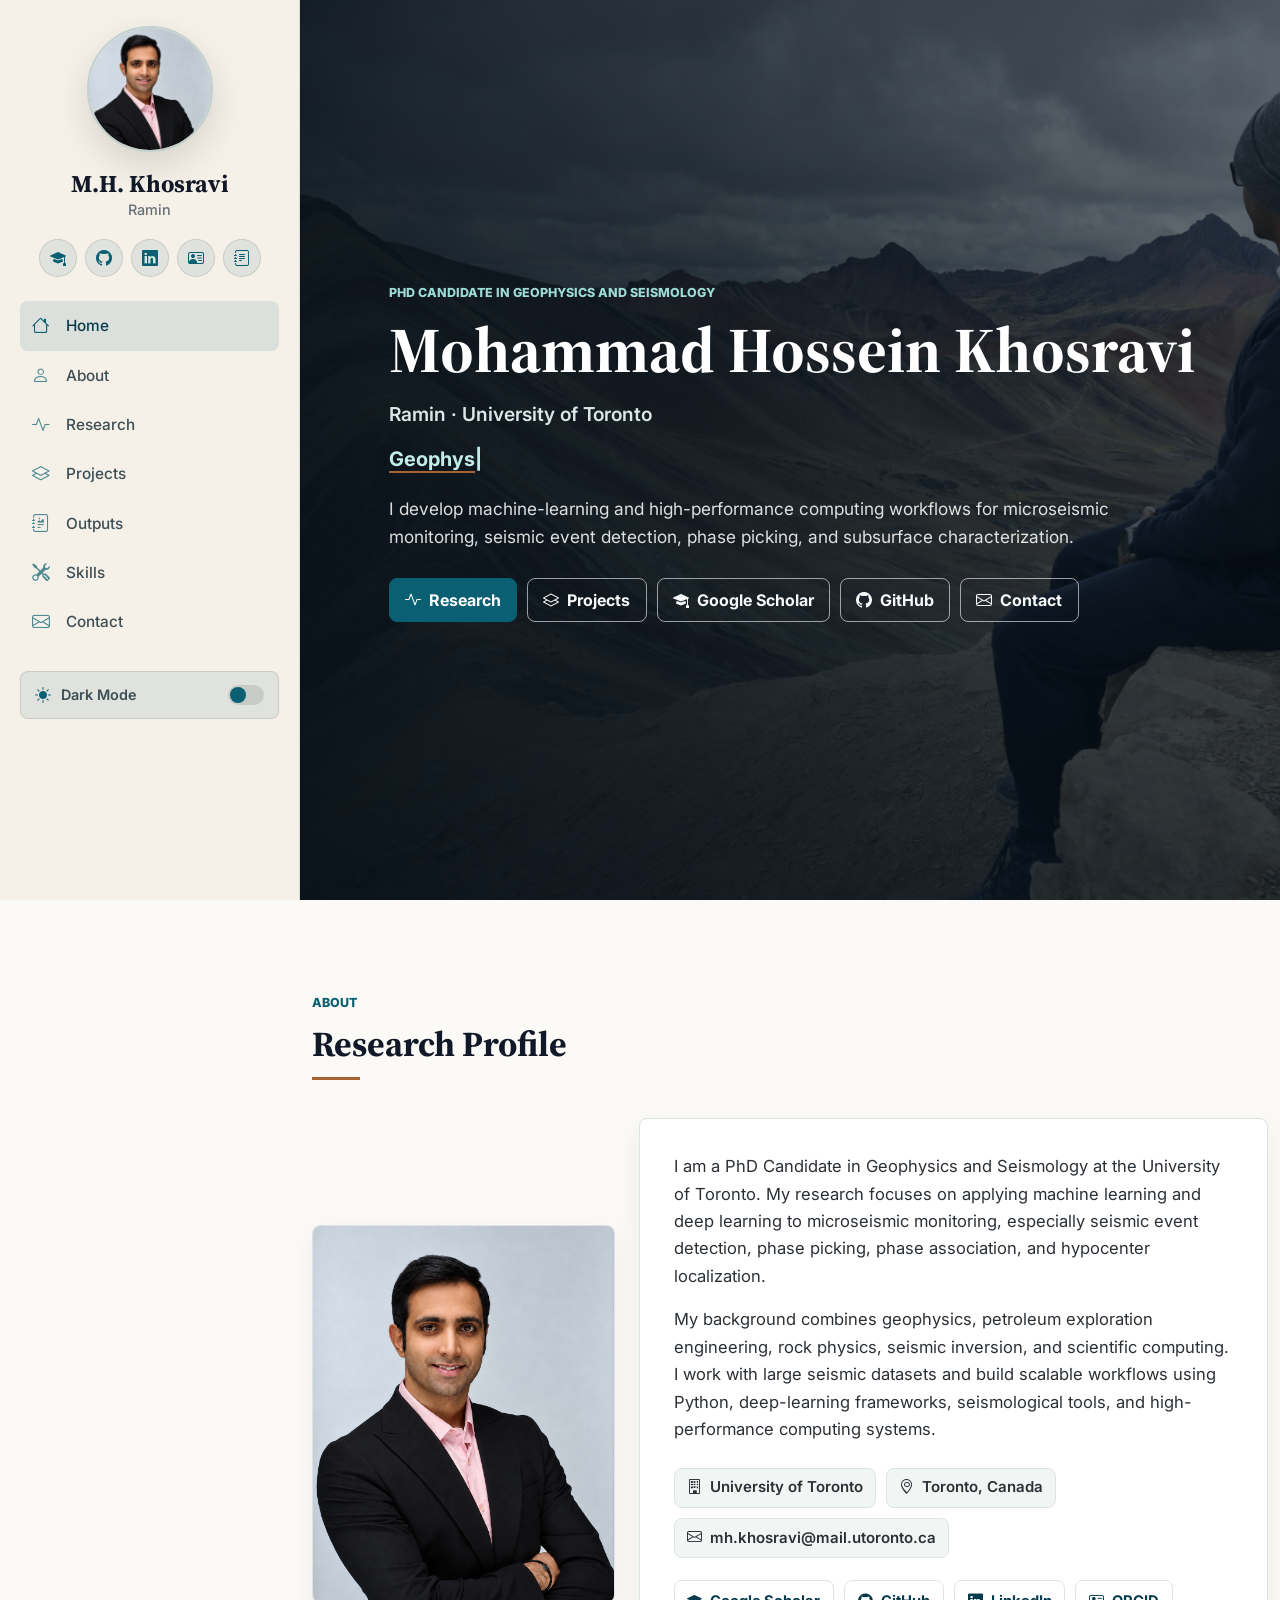
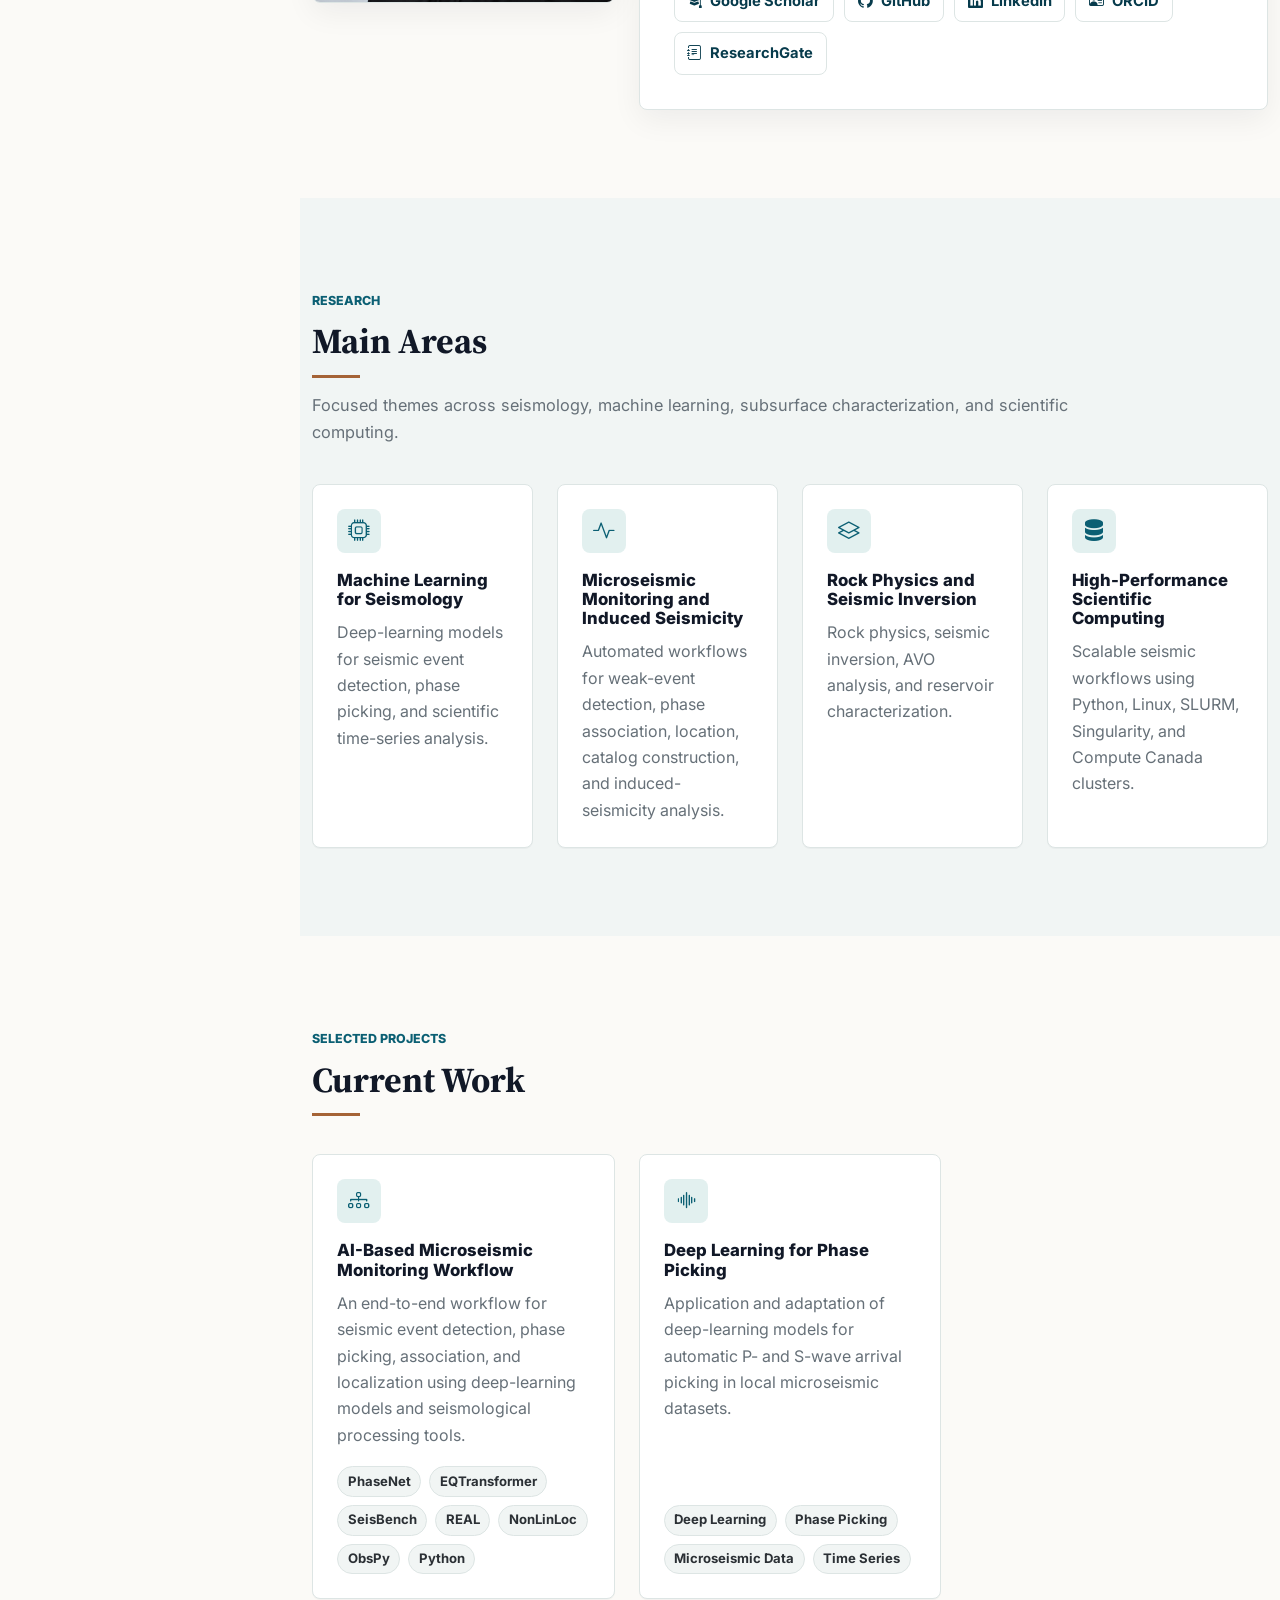
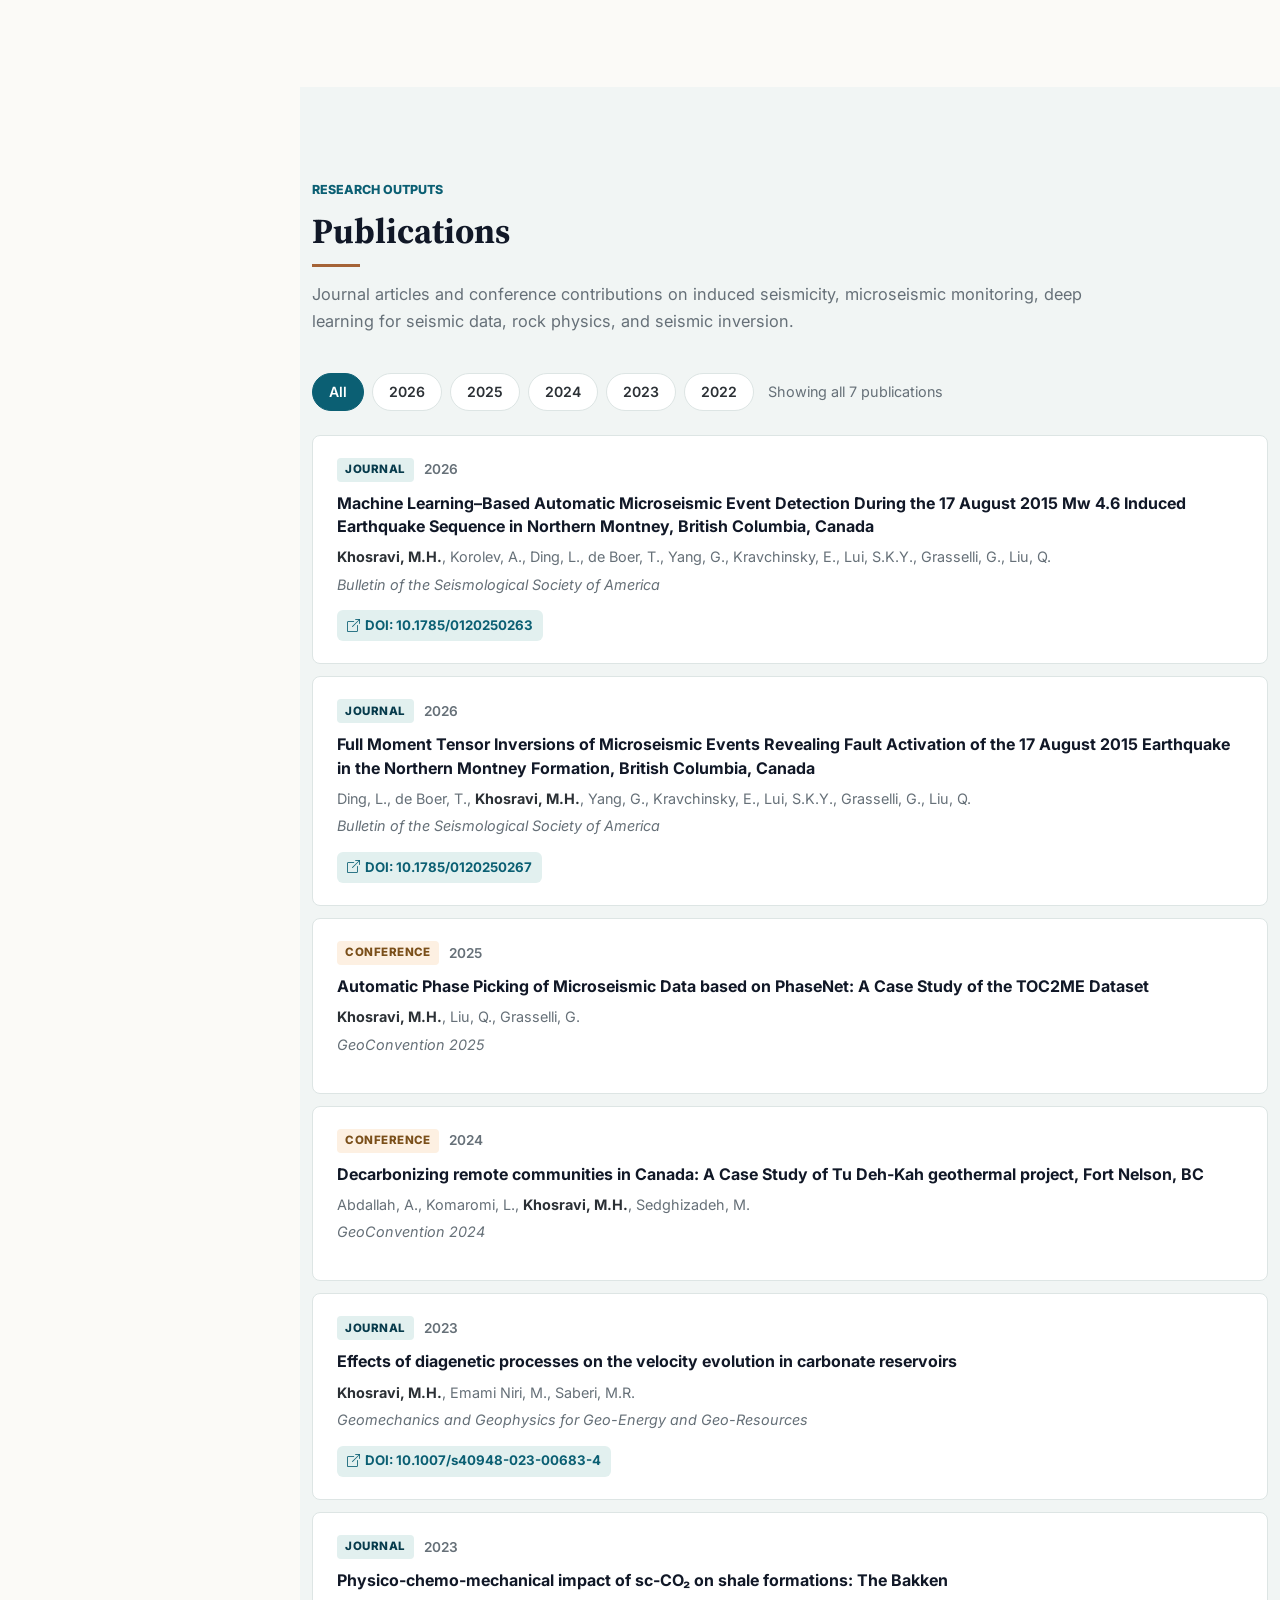
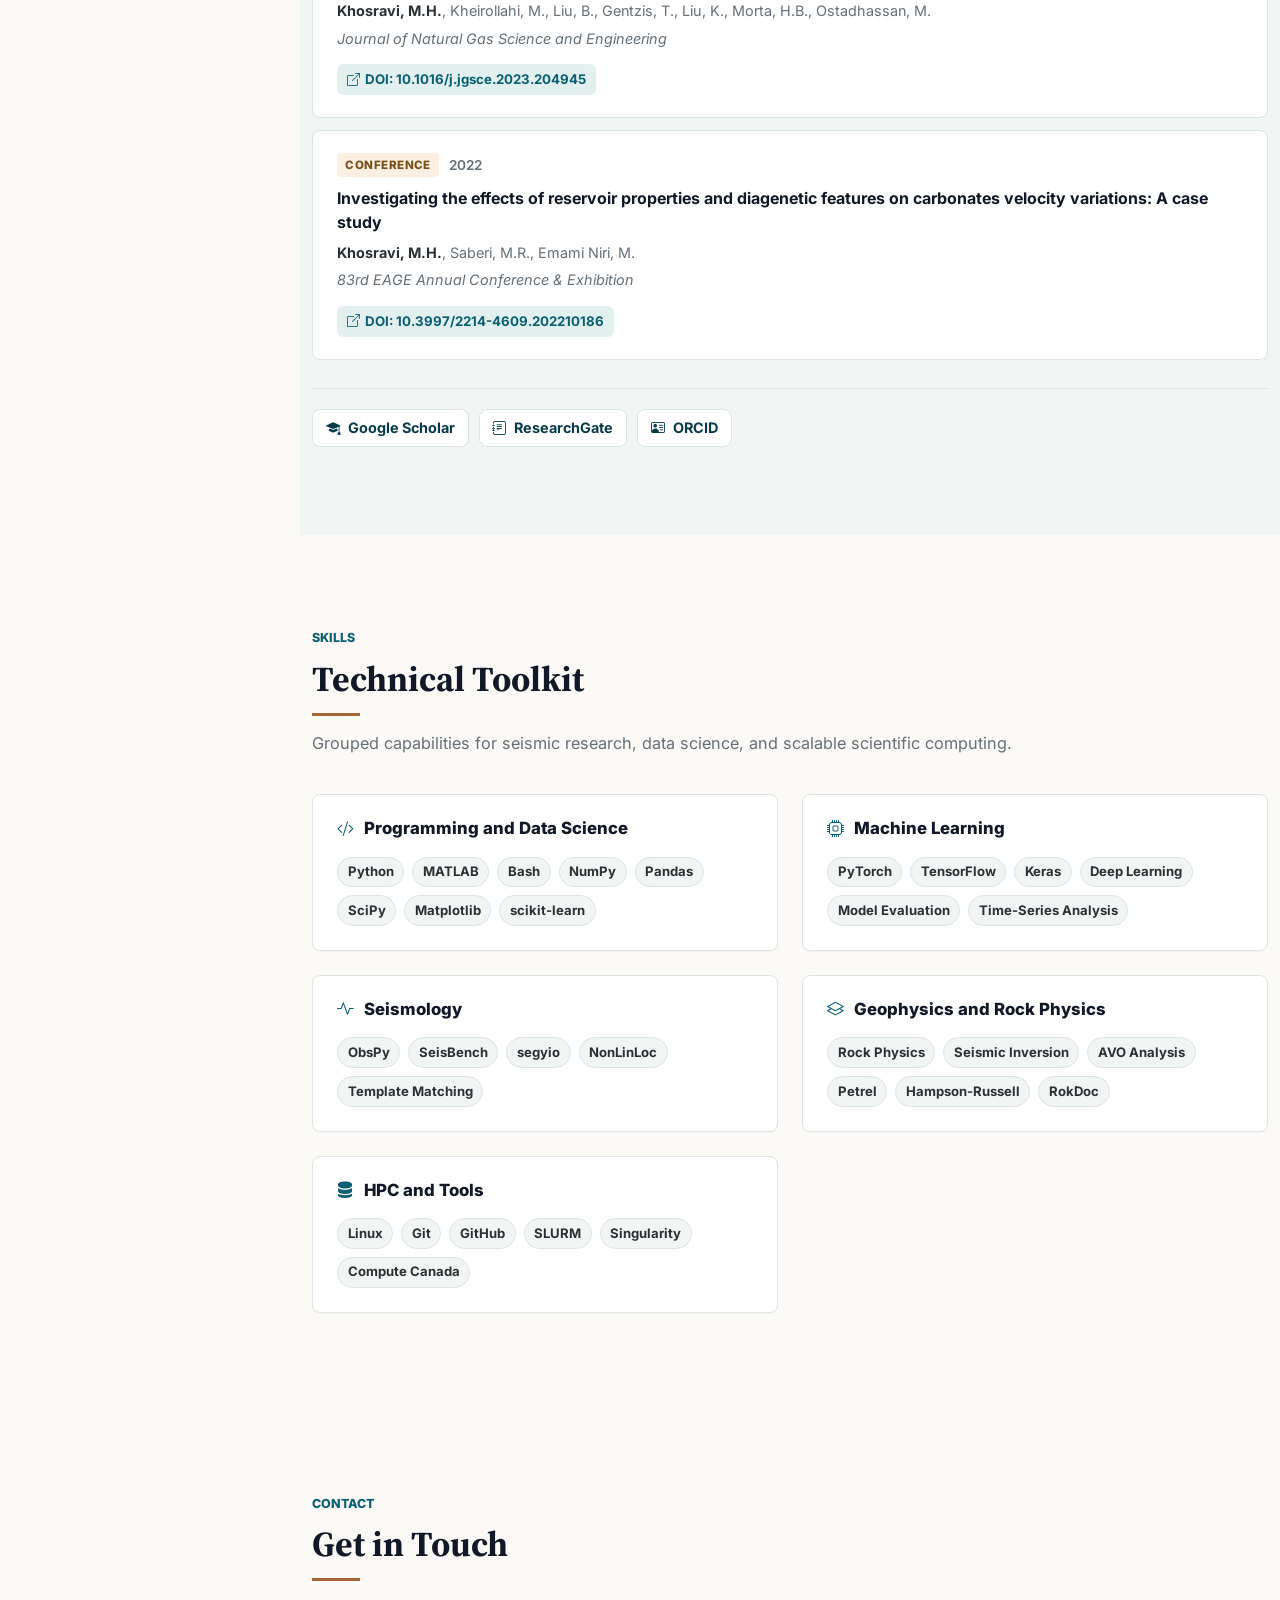
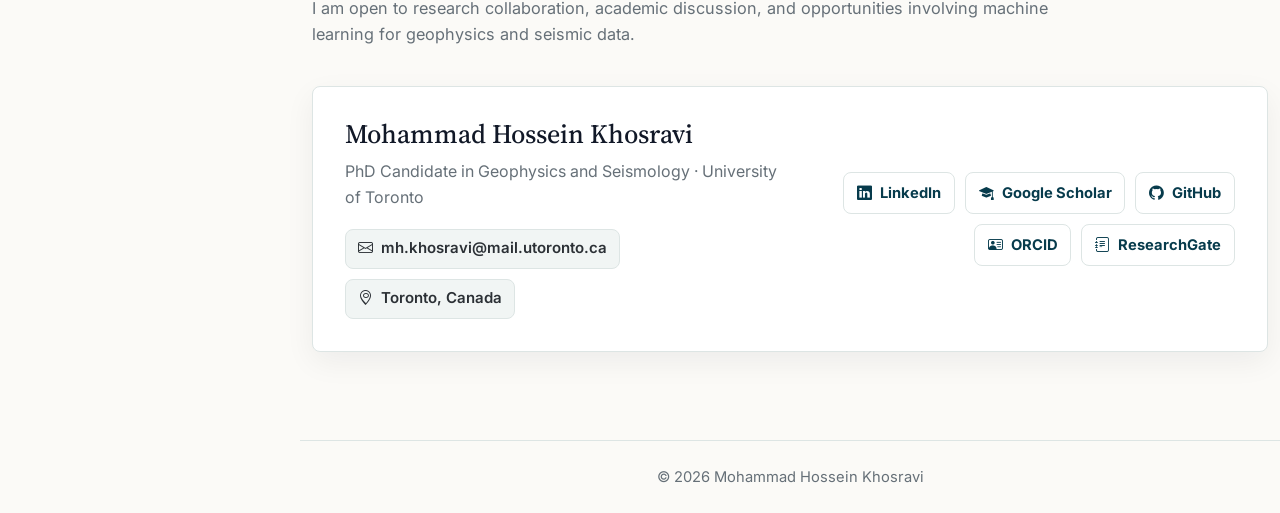
==== commit cea14574: "Add button for filtering publications by year 2026" ====
--- a/index.html
+++ b/index.html
@@ -254,6 +254,7 @@
         <div class="pub-toolbar" data-aos="fade-up" data-aos-delay="60">
           <div class="pub-filters" role="group" aria-label="Filter publications by year">
             <button class="pub-filter active" data-year="all">All</button>
+            <button class="pub-filter" data-year="2026">2026</button>
             <button class="pub-filter" data-year="2025">2025</button>
             <button class="pub-filter" data-year="2024">2024</button>
             <button class="pub-filter" data-year="2023">2023</button>
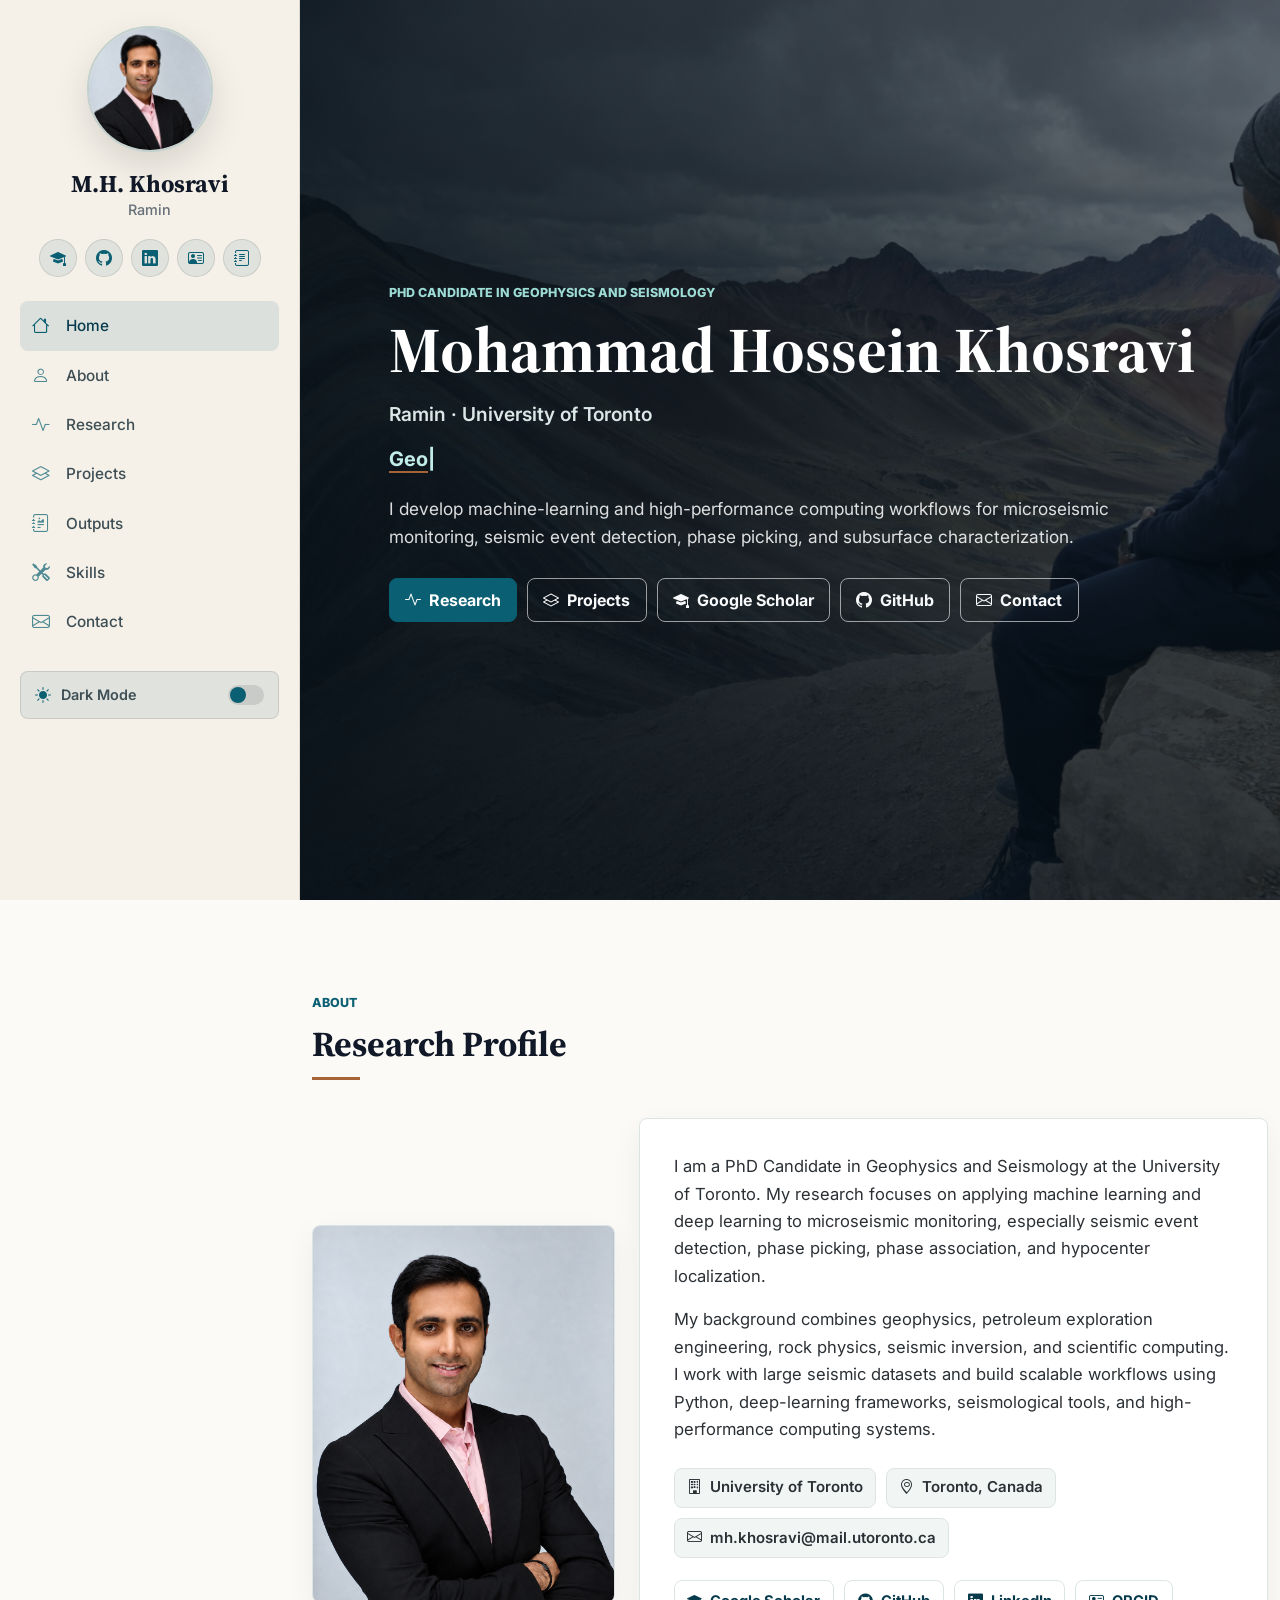
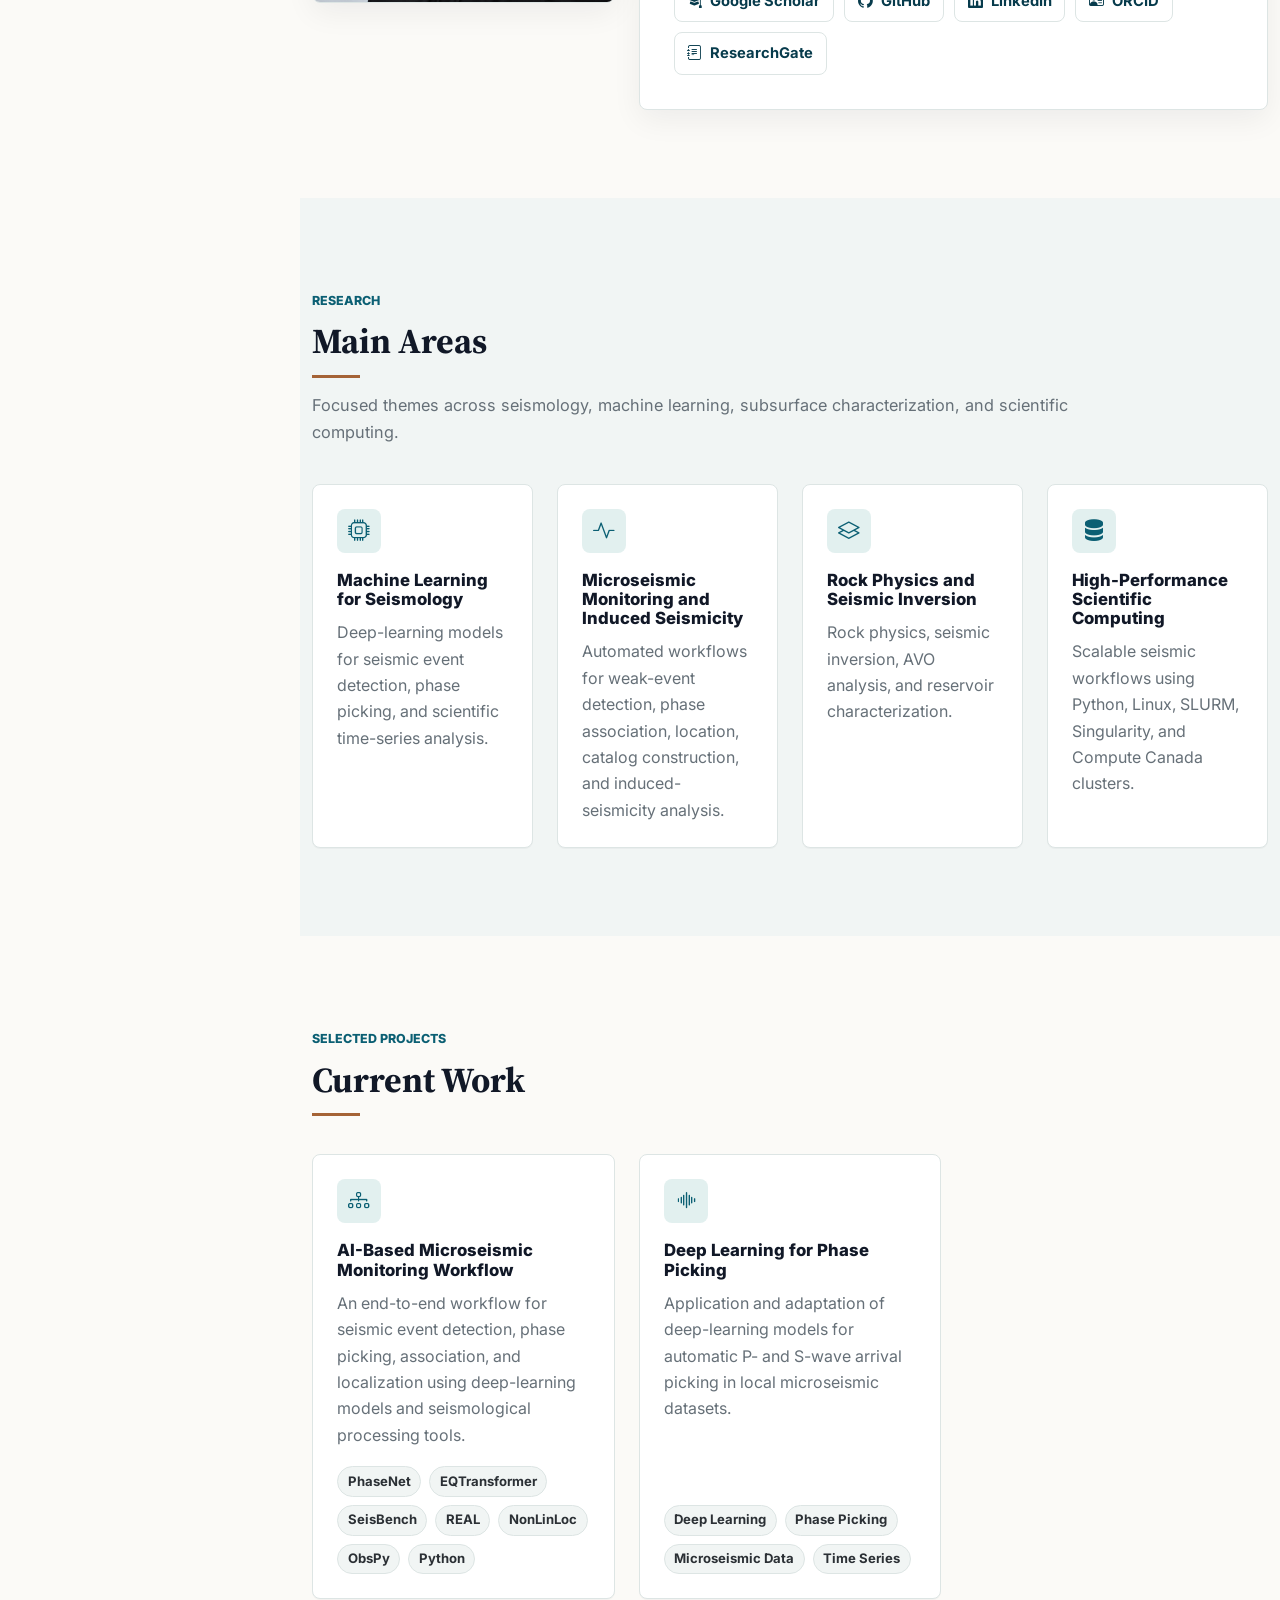
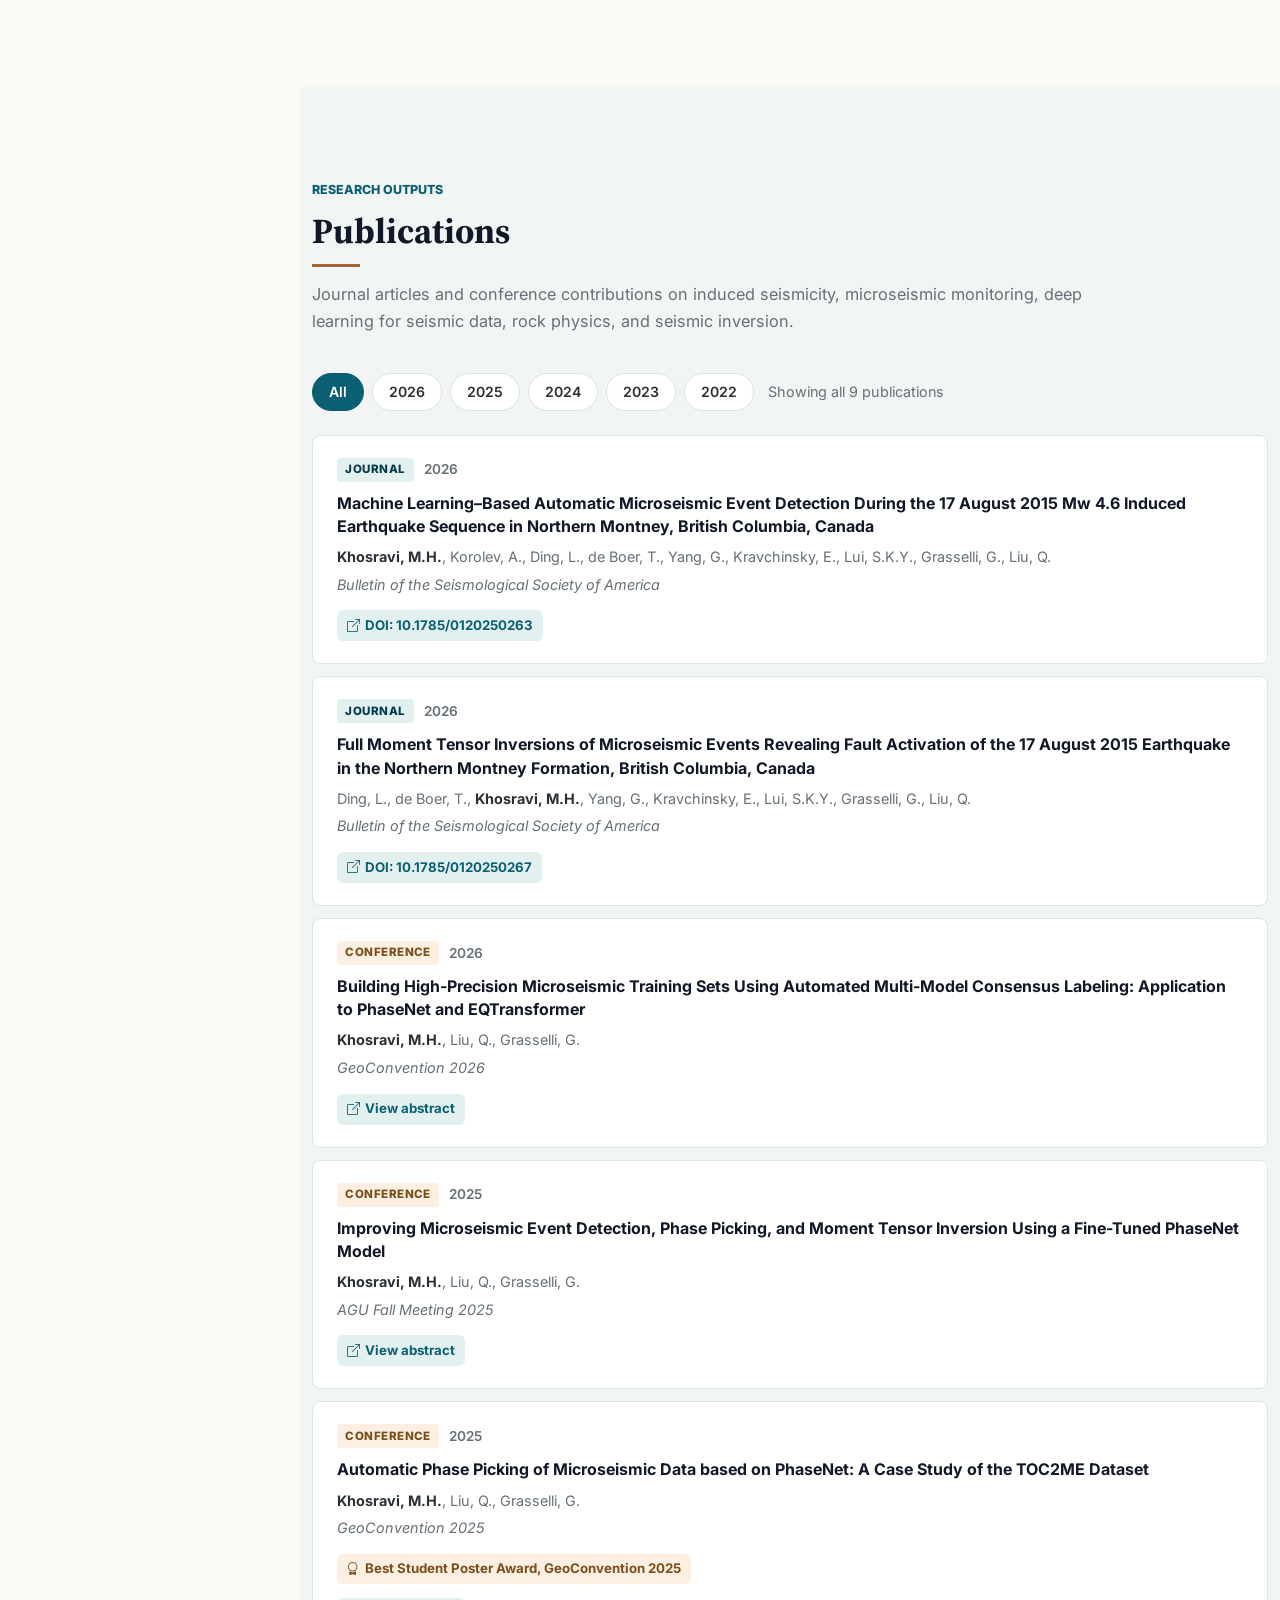
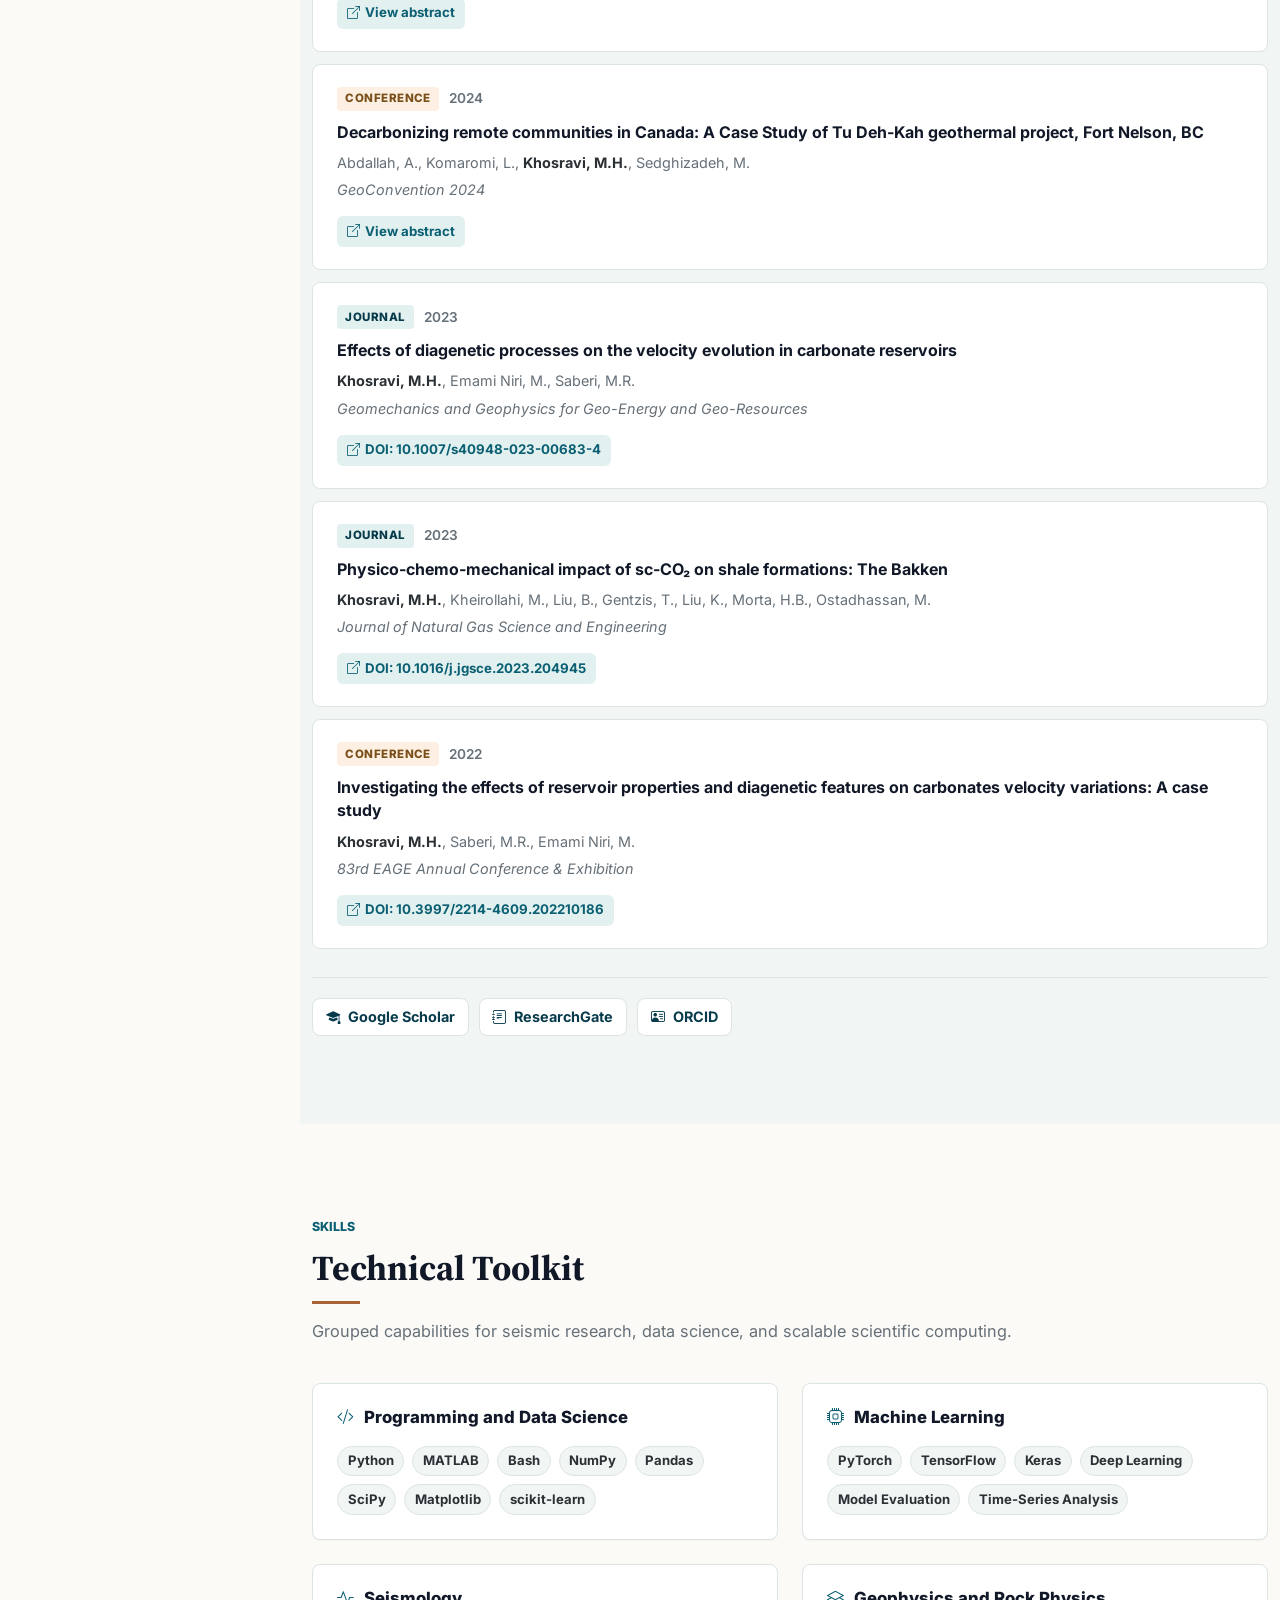
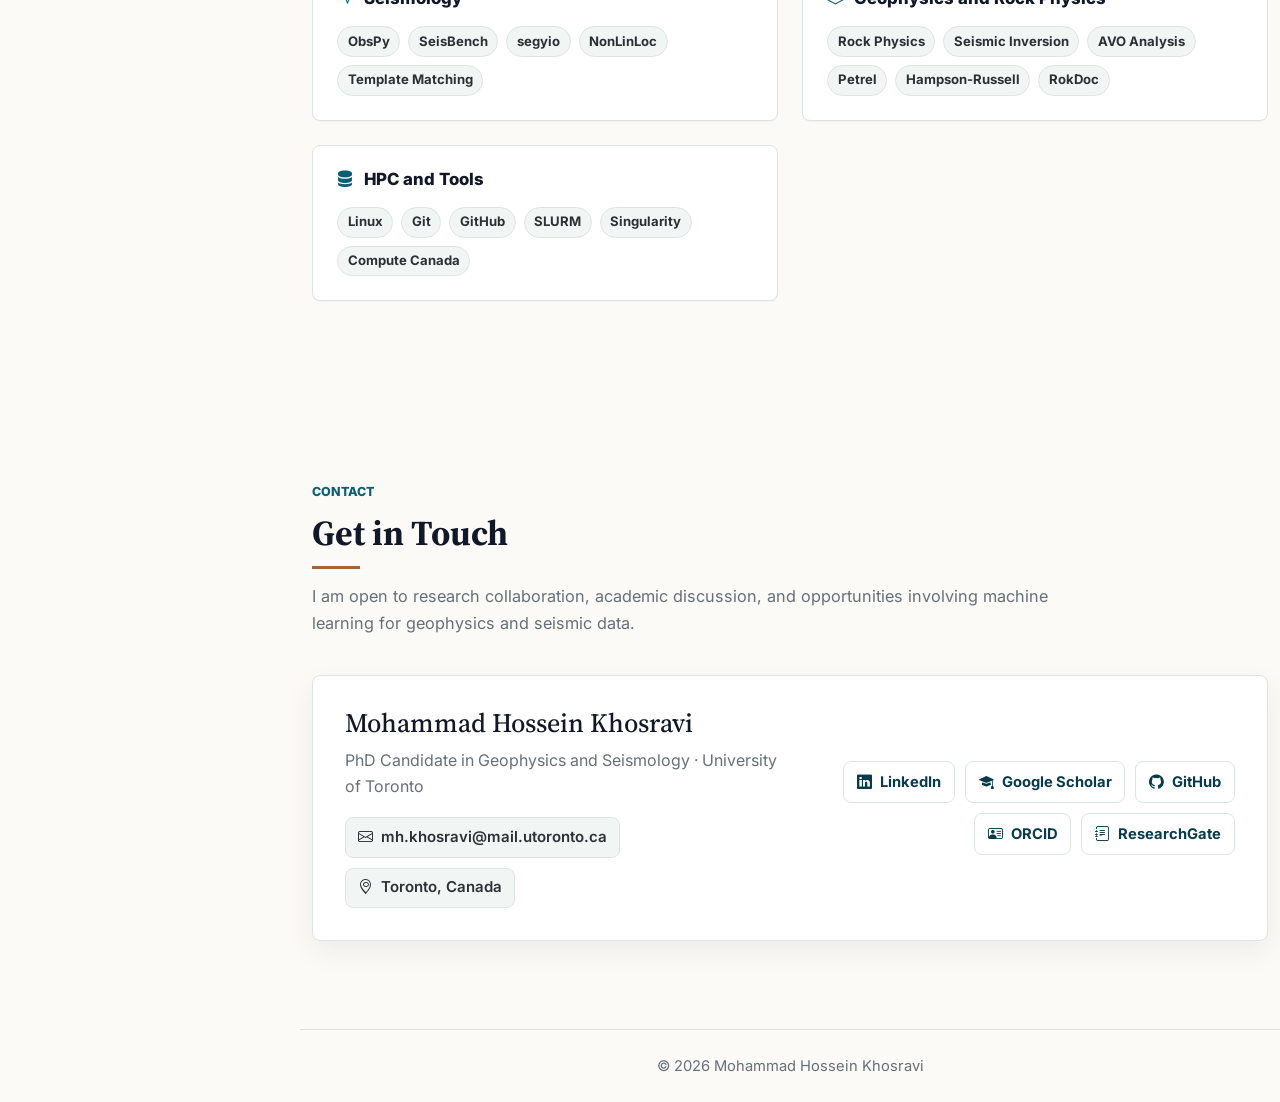
==== commit a0beda8e: "Update publication entries" ====
--- a/index.html
+++ b/index.html
@@ -377,14 +377,16 @@
   <div id="preloader"></div>
 
   <script type="application/json" id="pub-data">[
-  {"title":"Machine Learning–Based Automatic Microseismic Event Detection During the 17 August 2015 Mw 4.6 Induced Earthquake Sequence in Northern Montney, British Columbia, Canada","authors":["Khosravi, M.H.","Korolev, A.","Ding, L.","de Boer, T.","Yang, G.","Kravchinsky, E.","Lui, S.K.Y.","Grasselli, G.","Liu, Q."],"venue":"Bulletin of the Seismological Society of America","type":"journal","year":2026,"doi":"10.1785/0120250263","url":"https://doi.org/10.1785/0120250263"},
-  {"title":"Full Moment Tensor Inversions of Microseismic Events Revealing Fault Activation of the 17 August 2015 Earthquake in the Northern Montney Formation, British Columbia, Canada","authors":["Ding, L.","de Boer, T.","Khosravi, M.H.","Yang, G.","Kravchinsky, E.","Lui, S.K.Y.","Grasselli, G.","Liu, Q."],"venue":"Bulletin of the Seismological Society of America","type":"journal","year":2026,"doi":"10.1785/0120250267","url":"https://doi.org/10.1785/0120250267"},
-  {"title":"Automatic Phase Picking of Microseismic Data based on PhaseNet: A Case Study of the TOC2ME Dataset","authors":["Khosravi, M.H.","Liu, Q.","Grasselli, G."],"venue":"GeoConvention 2025","type":"conference","year":2025,"doi":null,"url":null},
-  {"title":"Decarbonizing remote communities in Canada: A Case Study of Tu Deh-Kah geothermal project, Fort Nelson, BC","authors":["Abdallah, A.","Komaromi, L.","Khosravi, M.H.","Sedghizadeh, M."],"venue":"GeoConvention 2024","type":"conference","year":2024,"doi":null,"url":null},
-  {"title":"Effects of diagenetic processes on the velocity evolution in carbonate reservoirs","authors":["Khosravi, M.H.","Emami Niri, M.","Saberi, M.R."],"venue":"Geomechanics and Geophysics for Geo-Energy and Geo-Resources","type":"journal","year":2023,"doi":"10.1007/s40948-023-00683-4","url":"https://doi.org/10.1007/s40948-023-00683-4"},
-  {"title":"Physico-chemo-mechanical impact of sc-CO₂ on shale formations: The Bakken","authors":["Khosravi, M.H.","Kheirollahi, M.","Liu, B.","Gentzis, T.","Liu, K.","Morta, H.B.","Ostadhassan, M."],"venue":"Journal of Natural Gas Science and Engineering","type":"journal","year":2023,"doi":"10.1016/j.jgsce.2023.204945","url":"https://doi.org/10.1016/j.jgsce.2023.204945"},
-  {"title":"Investigating the effects of reservoir properties and diagenetic features on carbonates velocity variations: A case study","authors":["Khosravi, M.H.","Saberi, M.R.","Emami Niri, M."],"venue":"83rd EAGE Annual Conference &amp; Exhibition","type":"conference","year":2022,"doi":"10.3997/2214-4609.202210186","url":"https://doi.org/10.3997/2214-4609.202210186"}
-]</script>
+    {"title":"Machine Learning–Based Automatic Microseismic Event Detection During the 17 August 2015 Mw 4.6 Induced Earthquake Sequence in Northern Montney, British Columbia, Canada","authors":["Khosravi, M.H.","Korolev, A.","Ding, L.","de Boer, T.","Yang, G.","Kravchinsky, E.","Lui, S.K.Y.","Grasselli, G.","Liu, Q."],"venue":"Bulletin of the Seismological Society of America","type":"journal","year":2026,"doi":"10.1785/0120250263","url":"https://doi.org/10.1785/0120250263"},
+    {"title":"Full Moment Tensor Inversions of Microseismic Events Revealing Fault Activation of the 17 August 2015 Earthquake in the Northern Montney Formation, British Columbia, Canada","authors":["Ding, L.","de Boer, T.","Khosravi, M.H.","Yang, G.","Kravchinsky, E.","Lui, S.K.Y.","Grasselli, G.","Liu, Q."],"venue":"Bulletin of the Seismological Society of America","type":"journal","year":2026,"doi":"10.1785/0120250267","url":"https://doi.org/10.1785/0120250267"},
+    {"title":"Building High-Precision Microseismic Training Sets Using Automated Multi-Model Consensus Labeling: Application to PhaseNet and EQTransformer","authors":["Khosravi, M.H.","Liu, Q.","Grasselli, G."],"venue":"GeoConvention 2026","type":"conference","year":2026,"doi":null,"url":"https://geoconvention.com/wp-content/uploads/abstracts/2026/127623-enhancing-microseismic-monitoring-fine-t.pdf","linkLabel":"View abstract"},
+    {"title":"Improving Microseismic Event Detection, Phase Picking, and Moment Tensor Inversion Using a Fine-Tuned PhaseNet Model","authors":["Khosravi, M.H.","Liu, Q.","Grasselli, G."],"venue":"AGU Fall Meeting 2025","type":"conference","year":2025,"doi":null,"url":"https://agu.confex.com/agu/agu25/meetingapp.cgi/Paper/1894038","linkLabel":"View abstract"},
+    {"title":"Automatic Phase Picking of Microseismic Data based on PhaseNet: A Case Study of the TOC2ME Dataset","authors":["Khosravi, M.H.","Liu, Q.","Grasselli, G."],"venue":"GeoConvention 2025","type":"conference","year":2025,"doi":null,"url":"https://geoconvention.com/wp-content/uploads/abstracts/2025/114658-automatic-phase-picking-of-microseismic.pdf","linkLabel":"View abstract","note":"Best Student Poster Award, GeoConvention 2025"},
+    {"title":"Decarbonizing remote communities in Canada: A Case Study of Tu Deh-Kah geothermal project, Fort Nelson, BC","authors":["Abdallah, A.","Komaromi, L.","Khosravi, M.H.","Sedghizadeh, M."],"venue":"GeoConvention 2024","type":"conference","year":2024,"doi":null,"url":"https://geoconvention.com/wp-content/uploads/abstracts/2024/102710-decarbonizing-remote-communities-in-canada_-a-case.pdf","linkLabel":"View abstract"},
+    {"title":"Effects of diagenetic processes on the velocity evolution in carbonate reservoirs","authors":["Khosravi, M.H.","Emami Niri, M.","Saberi, M.R."],"venue":"Geomechanics and Geophysics for Geo-Energy and Geo-Resources","type":"journal","year":2023,"doi":"10.1007/s40948-023-00683-4","url":"https://doi.org/10.1007/s40948-023-00683-4"},
+    {"title":"Physico-chemo-mechanical impact of sc-CO₂ on shale formations: The Bakken","authors":["Khosravi, M.H.","Kheirollahi, M.","Liu, B.","Gentzis, T.","Liu, K.","Morta, H.B.","Ostadhassan, M."],"venue":"Journal of Natural Gas Science and Engineering","type":"journal","year":2023,"doi":"10.1016/j.jgsce.2023.204945","url":"https://doi.org/10.1016/j.jgsce.2023.204945"},
+    {"title":"Investigating the effects of reservoir properties and diagenetic features on carbonates velocity variations: A case study","authors":["Khosravi, M.H.","Saberi, M.R.","Emami Niri, M."],"venue":"83rd EAGE Annual Conference &amp; Exhibition","type":"conference","year":2022,"doi":"10.3997/2214-4609.202210186","url":"https://doi.org/10.3997/2214-4609.202210186"}
+  ]</script>
   <script src="assets/vendor/bootstrap/js/bootstrap.bundle.min.js"></script>
   <script src="assets/vendor/aos/aos.js"></script>
   <script src="assets/vendor/typed.js/typed.umd.js"></script>
--- a/assets/css/main.css
+++ b/assets/css/main.css
@@ -875,6 +875,24 @@
   font-style: italic;
 }
 
+.pub-note {
+  display: inline-flex;
+  align-items: center;
+  gap: 6px;
+  margin: 0 0 14px;
+  padding: 0.24rem 0.58rem;
+  color: #7a4f1a;
+  background: #fdf0e2;
+  border-radius: 6px;
+  font-size: 0.83rem;
+  font-weight: 700;
+}
+
+[data-theme="dark"] .pub-note {
+  color: #f0b36a;
+  background: rgba(165, 99, 54, 0.2);
+}
+
 .pub-links {
   display: flex;
   flex-wrap: wrap;
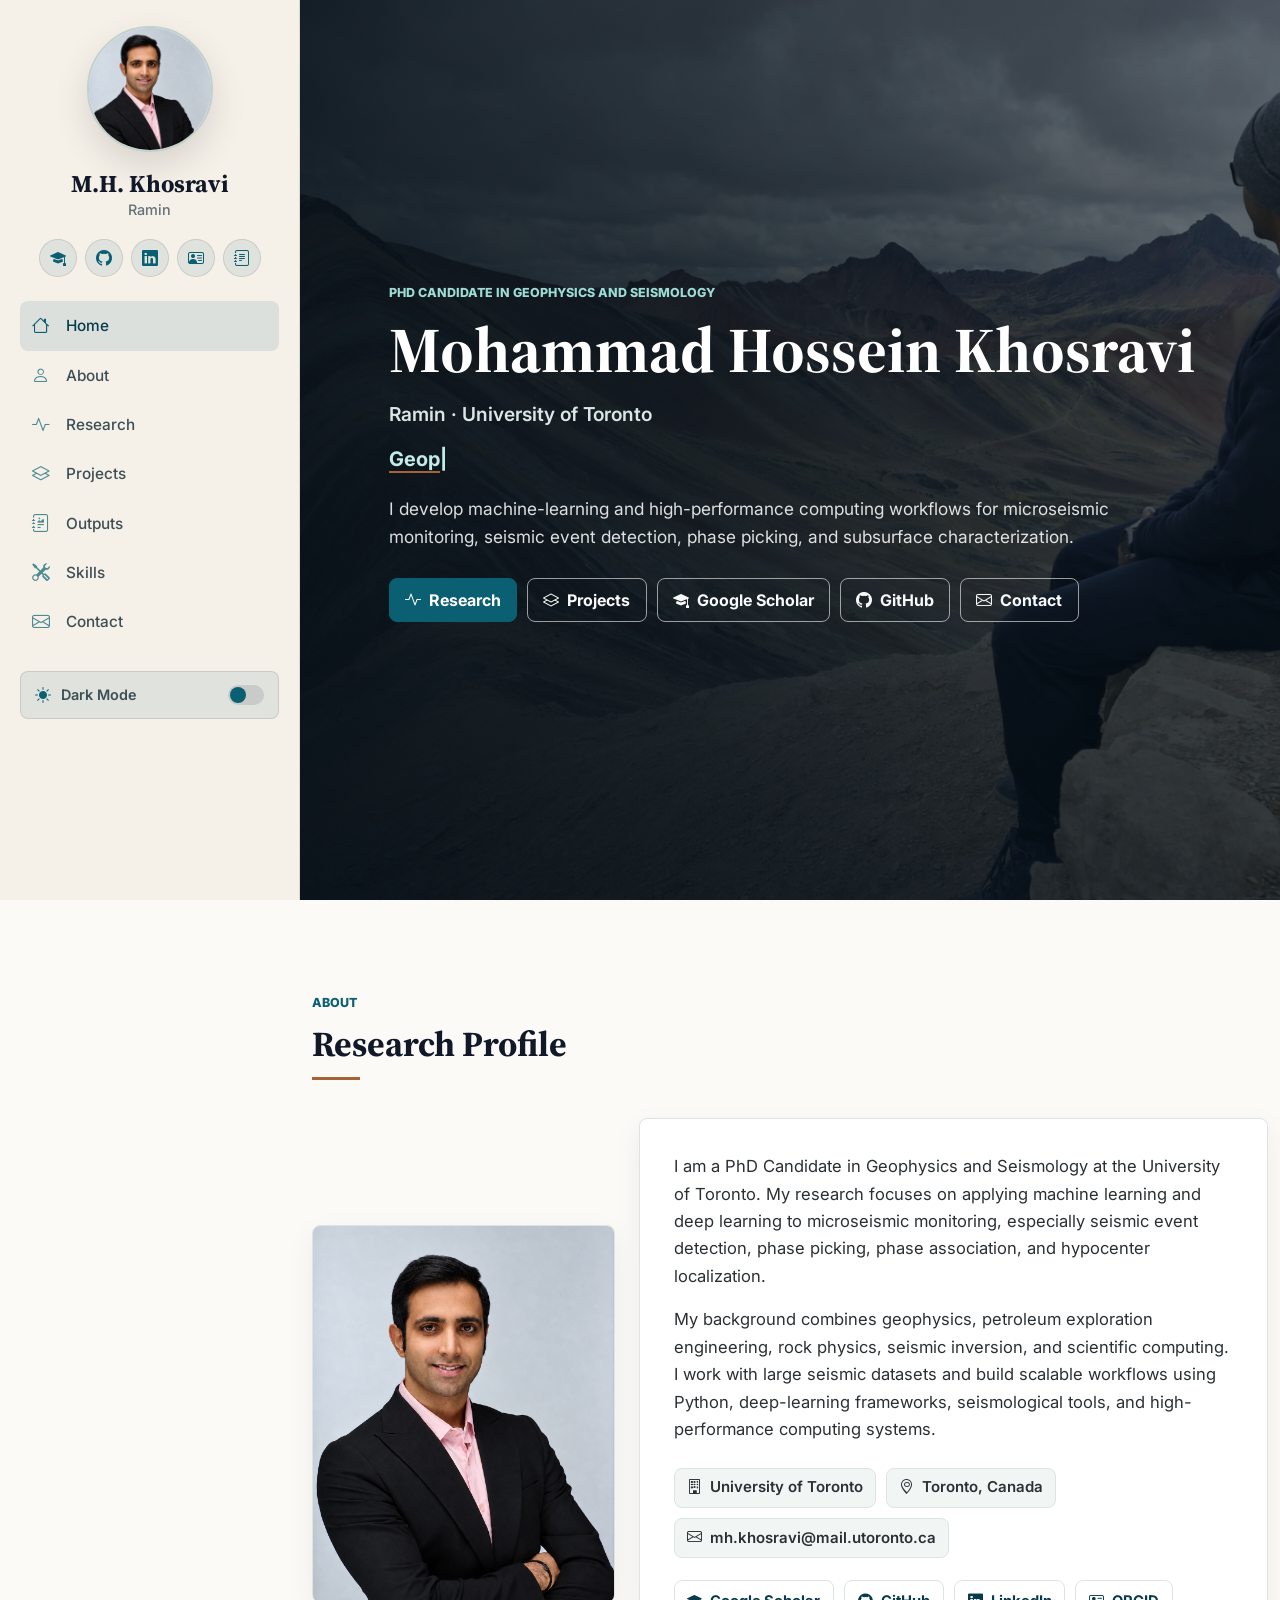
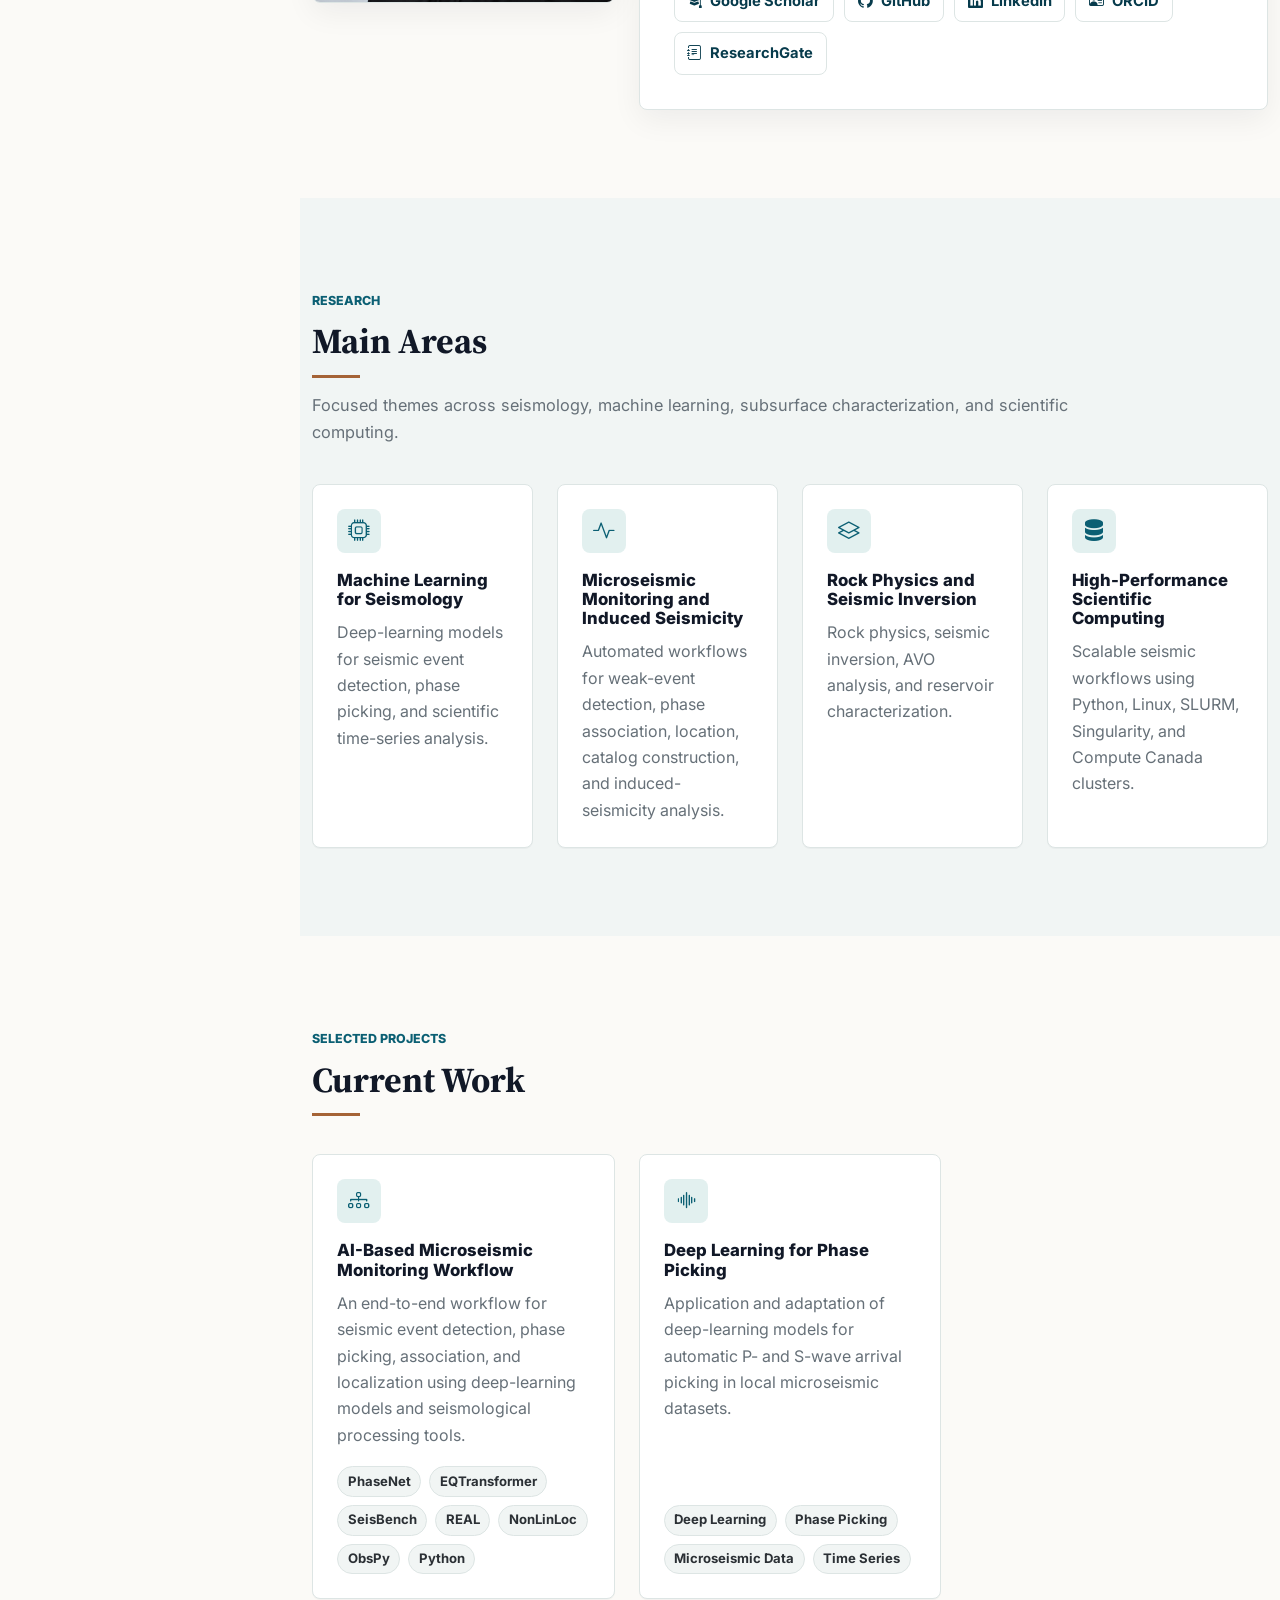
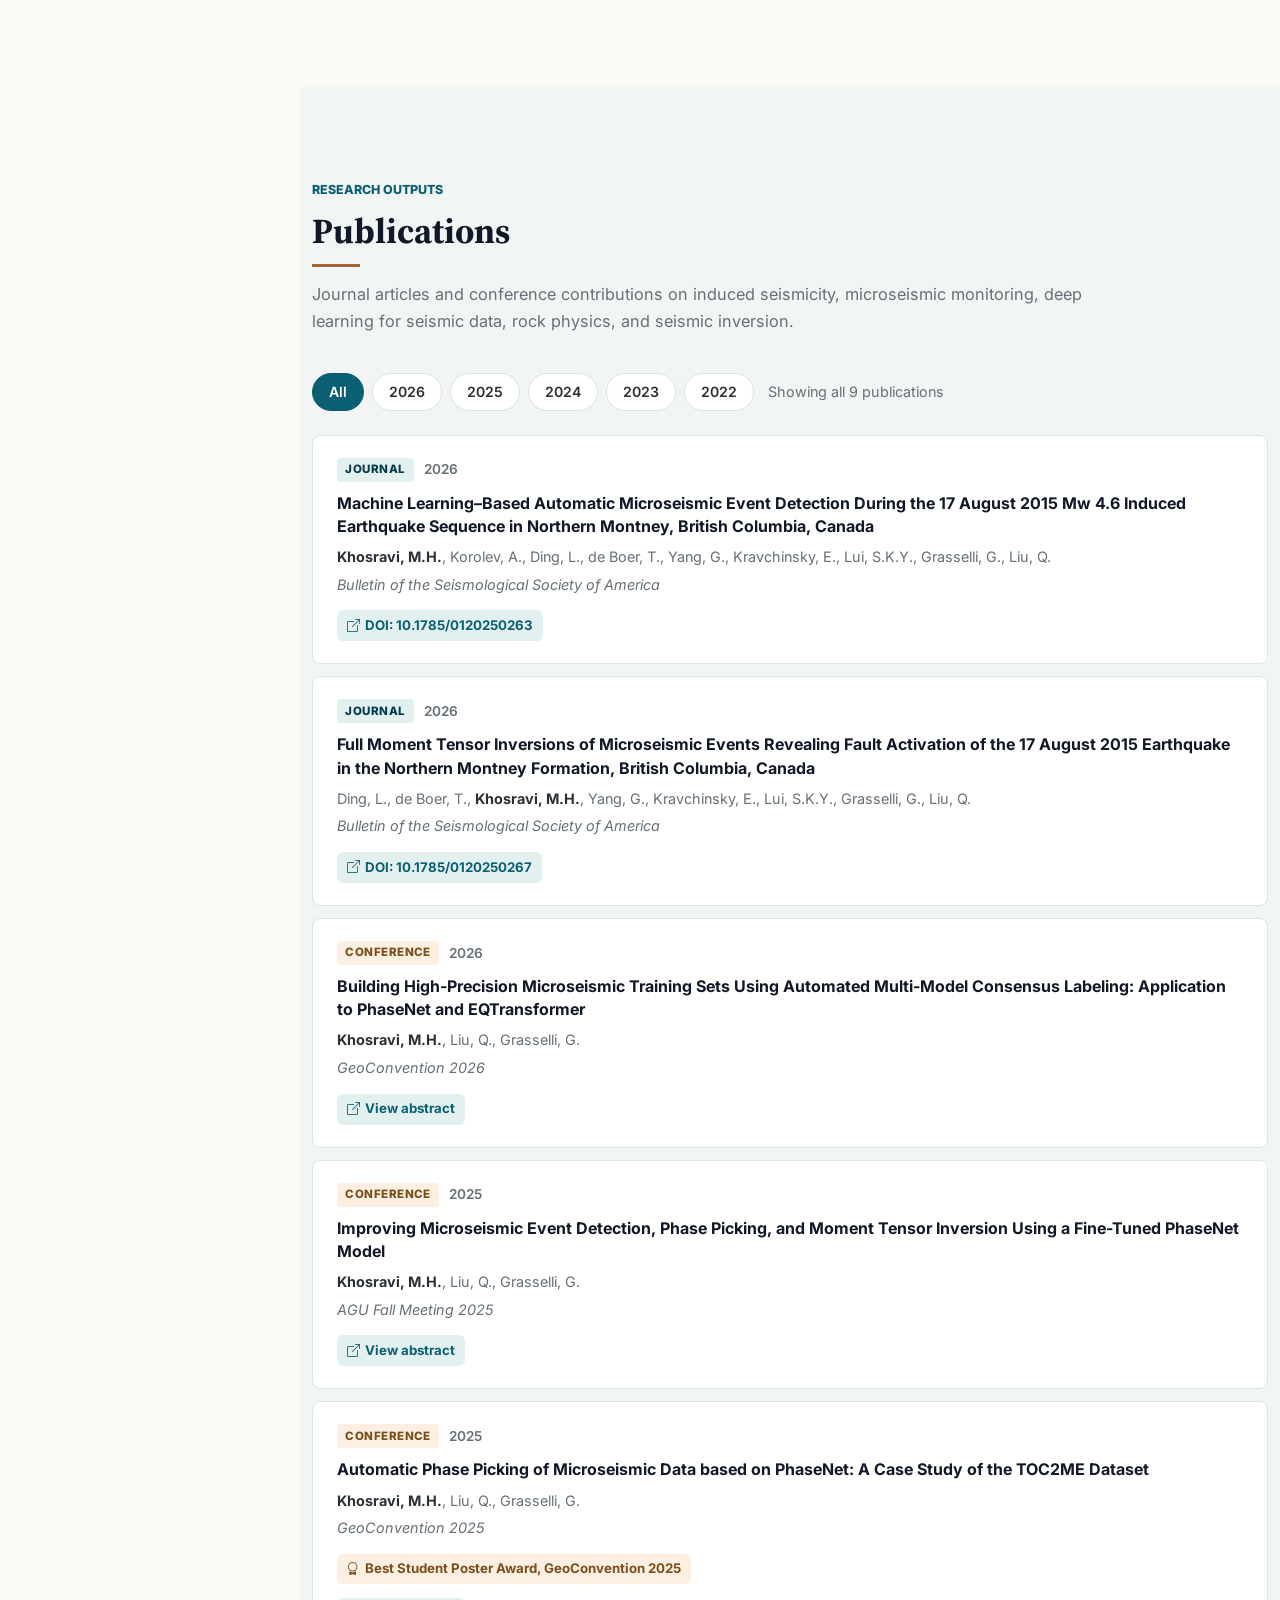
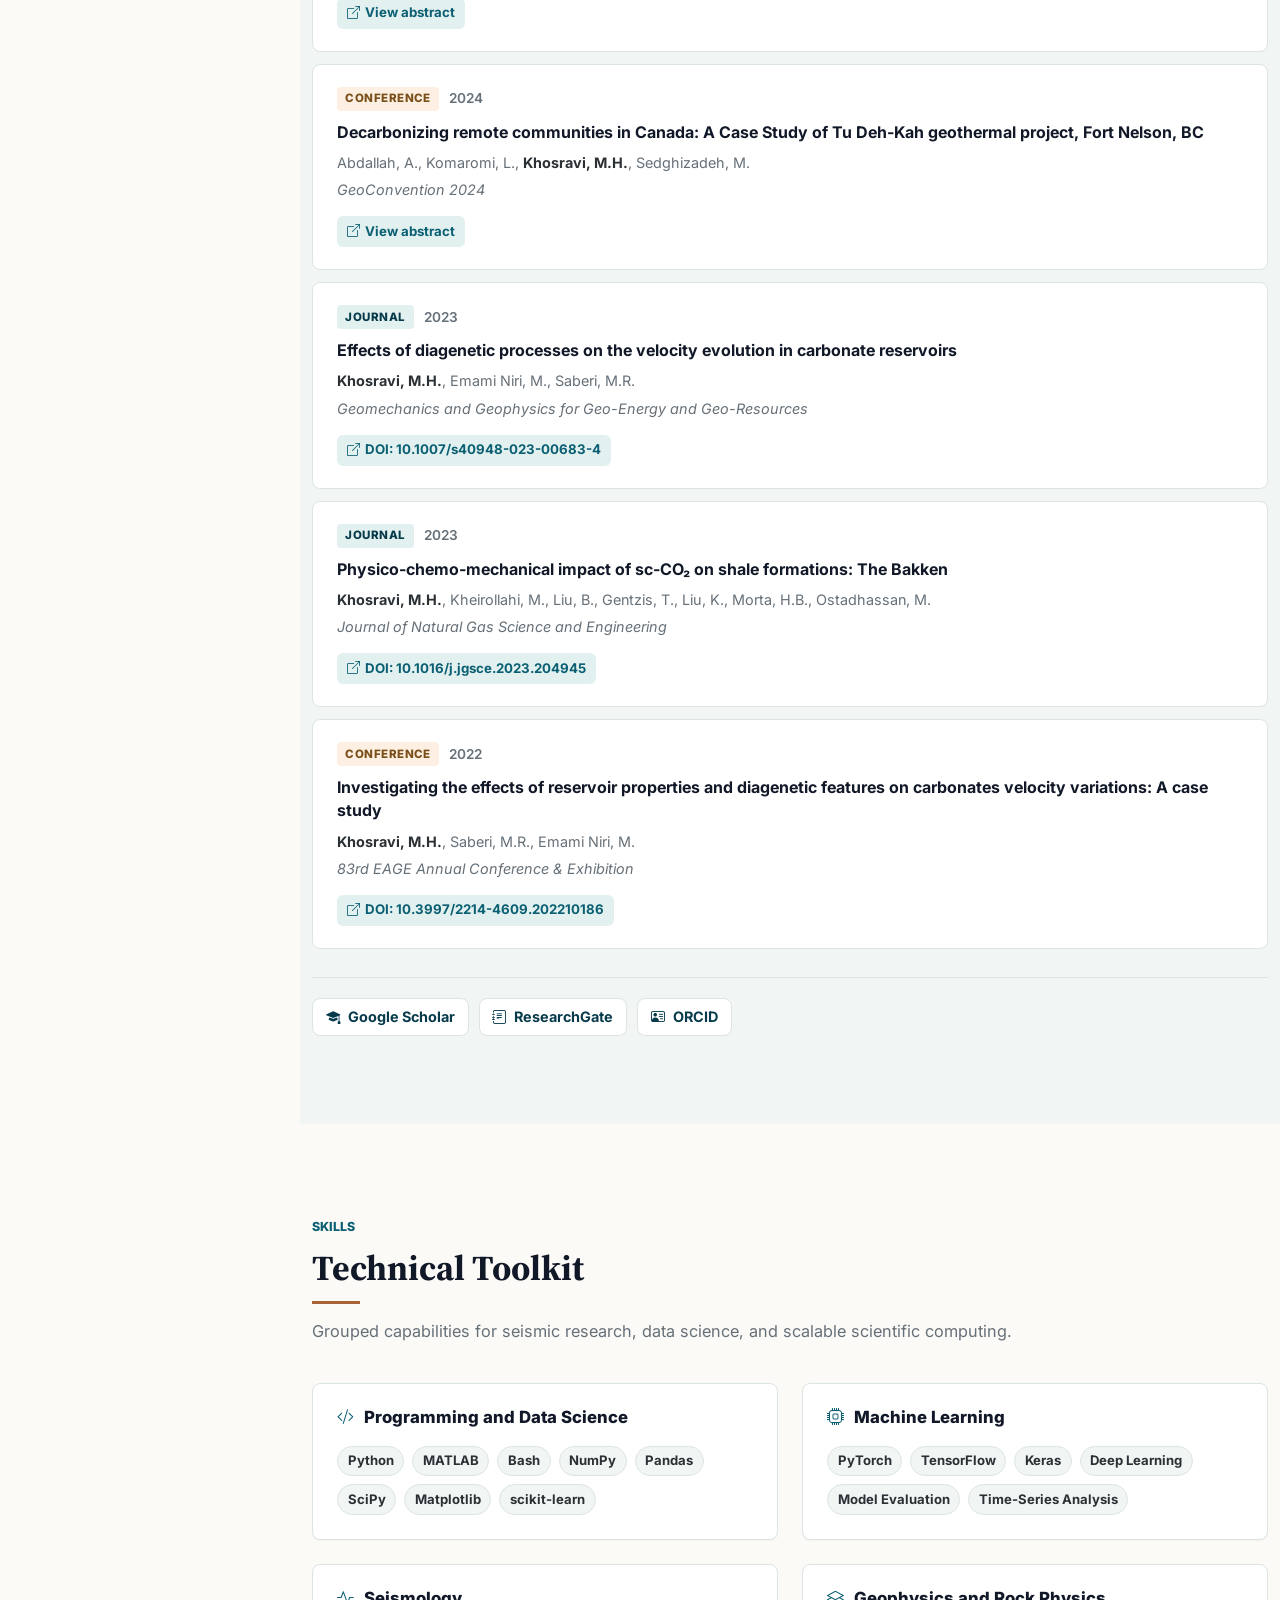
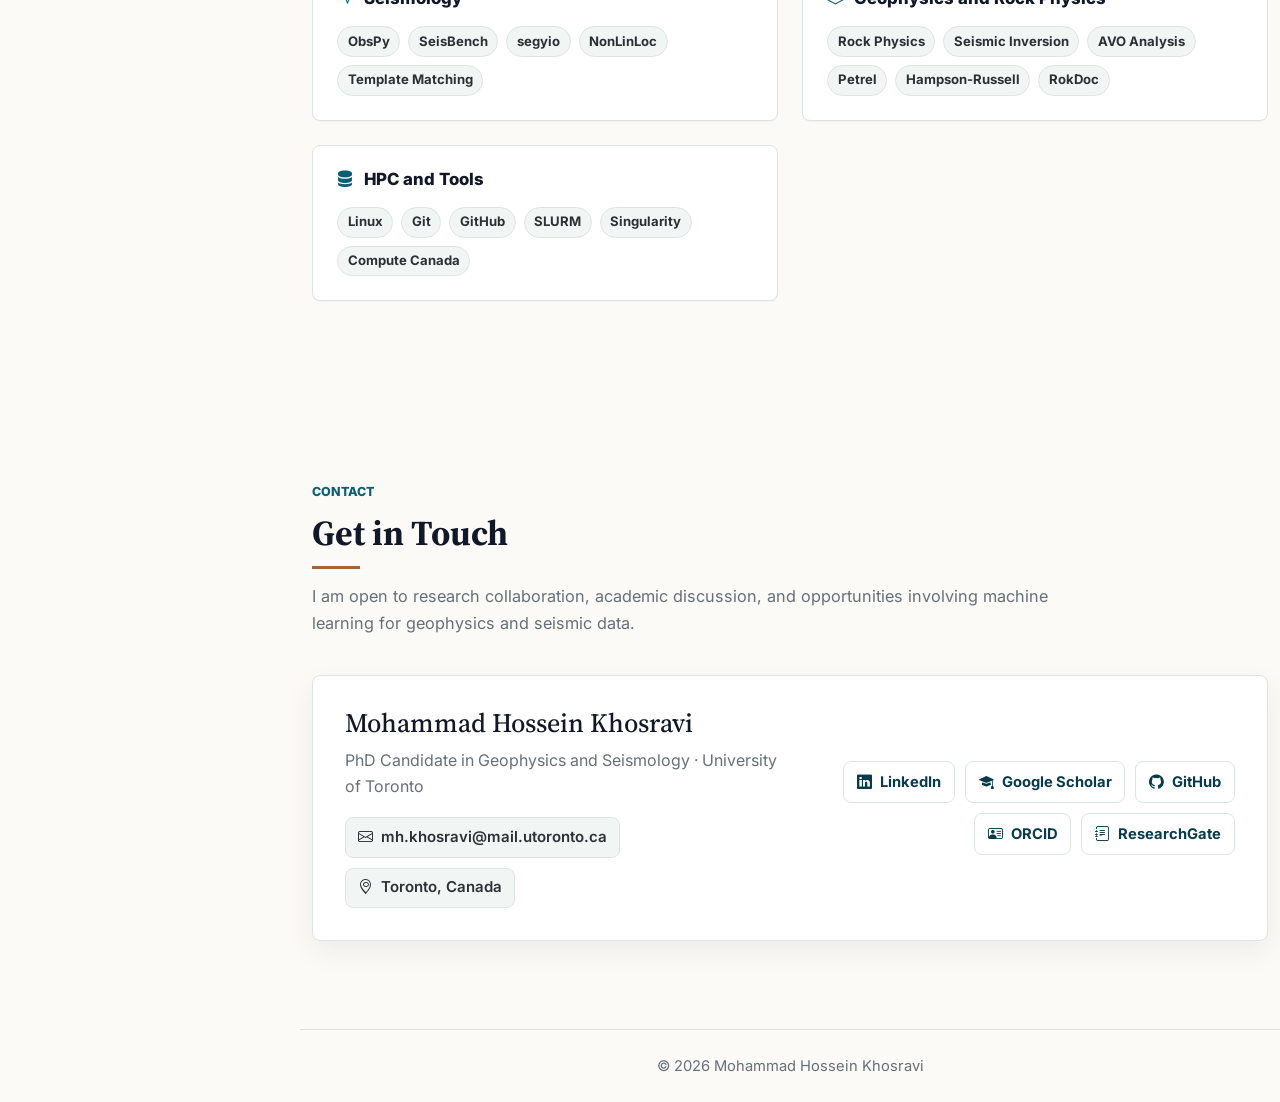
==== commit b1f57241: "Add Google Search Console verification and SEO metadata" ====
--- a/index.html
+++ b/index.html
@@ -4,11 +4,19 @@
 <head>
   <meta charset="utf-8">
   <meta content="width=device-width, initial-scale=1.0" name="viewport">
-  <title>Mohammad Hossein Khosravi | Geophysics, Seismology, and Machine Learning</title>
+  <title>Mohammad Hossein Khosravi | Geophysics, Seismology, Machine Learning</title>
   <meta name="description"
-    content="Personal website of Mohammad Hossein Khosravi, PhD Candidate in Geophysics and Seismology at the University of Toronto, working on machine learning, microseismic monitoring, seismic phase picking, induced seismicity, rock physics, and high-performance scientific computing.">
+    content="Mohammad Hossein Khosravi is a PhD Candidate in Geophysics and Seismology at the University of Toronto, working on machine learning, microseismic monitoring, seismic event detection, and phase picking.">
   <meta name="keywords"
     content="Mohammad Hossein Khosravi, Ramin Khosravi, geophysics, seismology, machine learning, microseismic monitoring, induced seismicity, phase picking, rock physics, seismic inversion, University of Toronto">
+  <link rel="canonical" href="https://mhkhosravi.github.io/">
+  <meta property="og:type" content="website">
+  <meta property="og:title" content="Mohammad Hossein Khosravi | Geophysics, Seismology, Machine Learning">
+  <meta property="og:description"
+    content="Mohammad Hossein Khosravi is a PhD Candidate in Geophysics and Seismology at the University of Toronto, working on machine learning, microseismic monitoring, seismic event detection, and phase picking.">
+  <meta property="og:url" content="https://mhkhosravi.github.io/">
+  <meta property="og:image" content="https://mhkhosravi.github.io/assets/img/profile.png">
+  <meta property="og:image:alt" content="Portrait of Mohammad Hossein Khosravi">
 
   <link href="https://fonts.googleapis.com" rel="preconnect">
   <link href="https://fonts.gstatic.com" rel="preconnect" crossorigin>
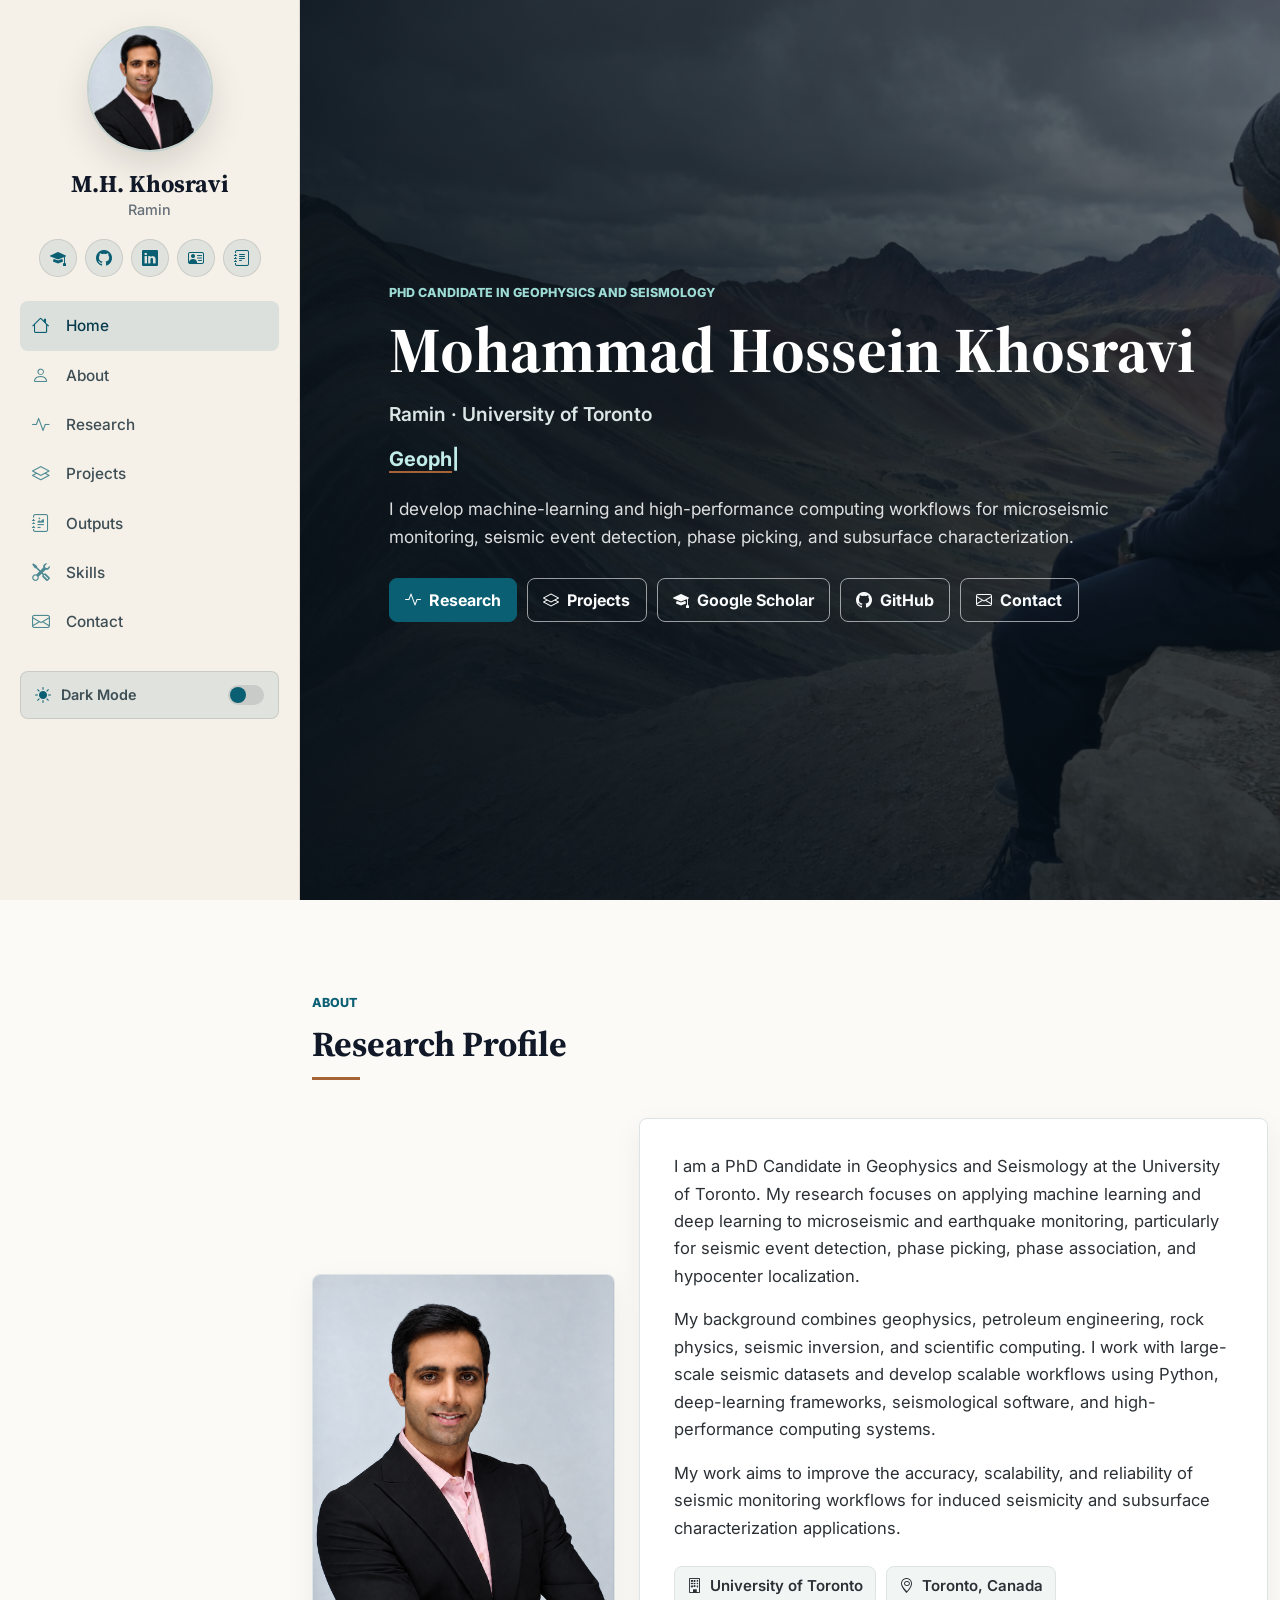
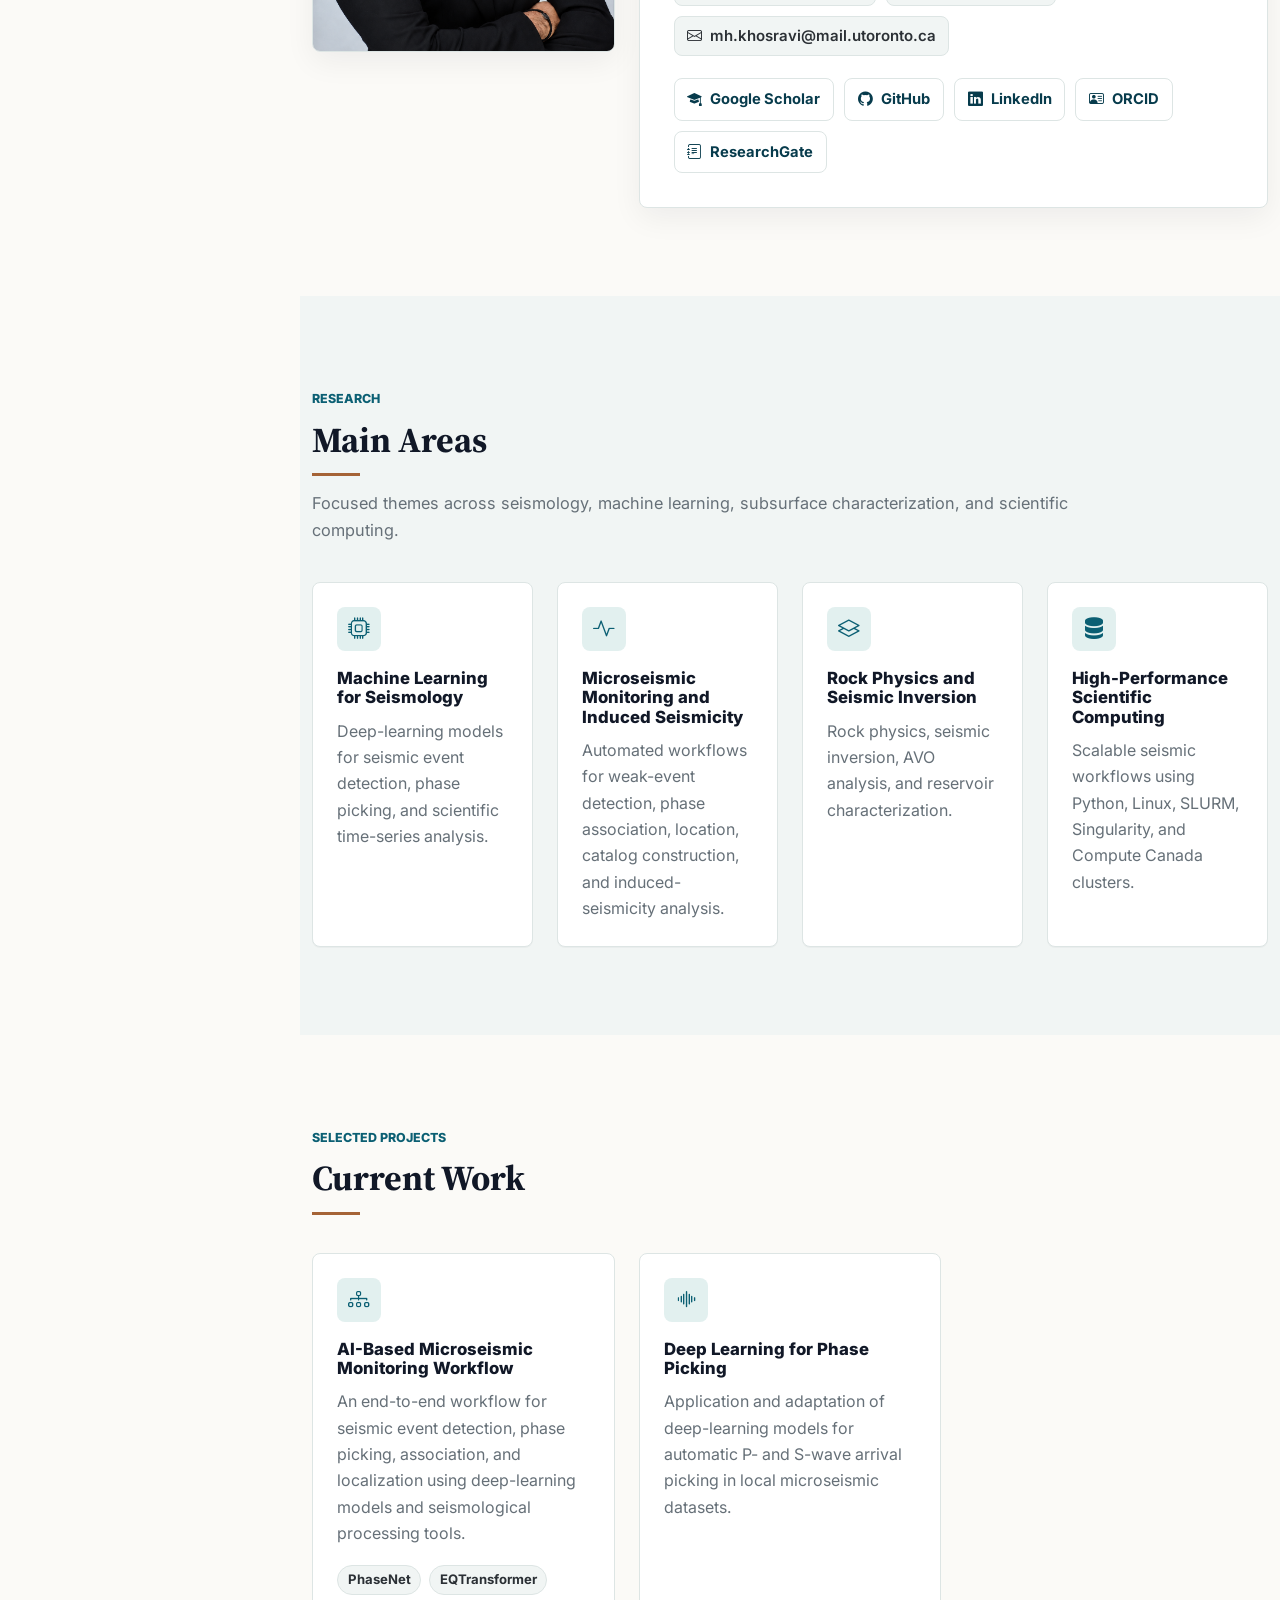
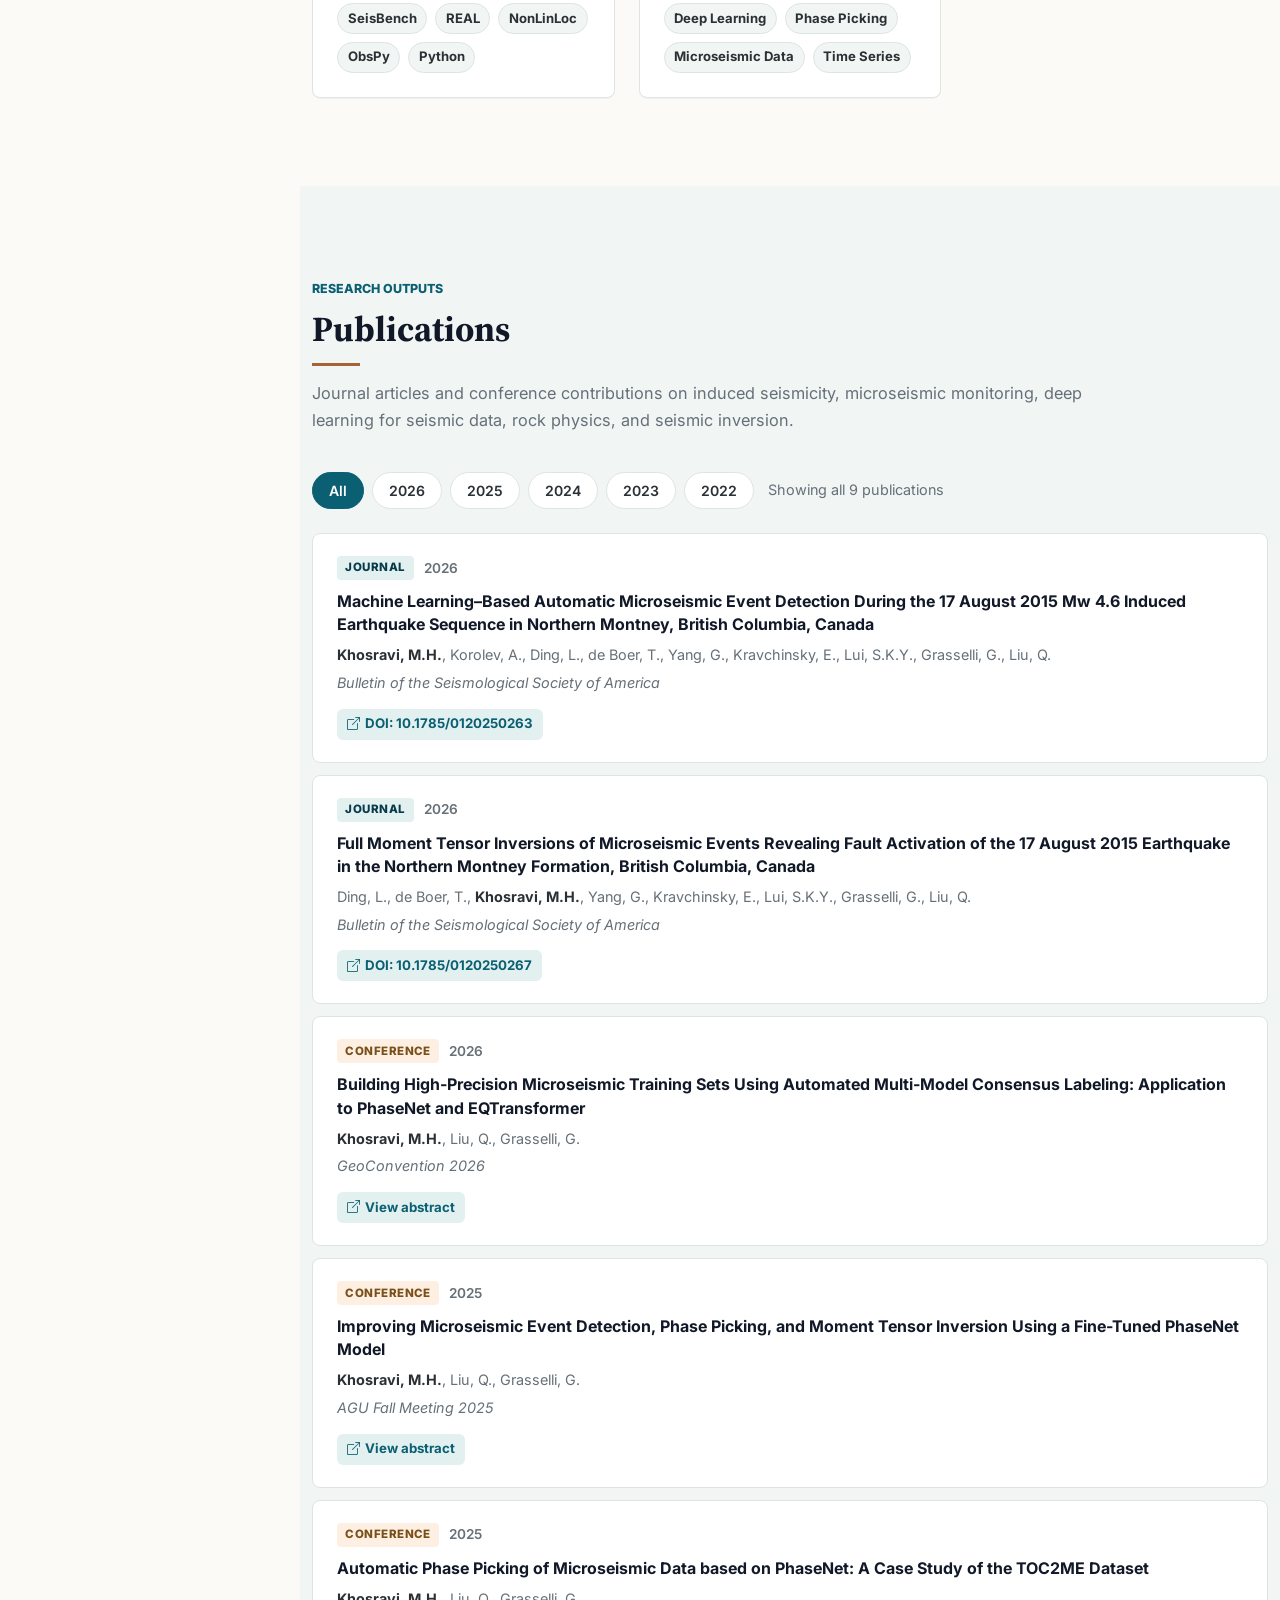
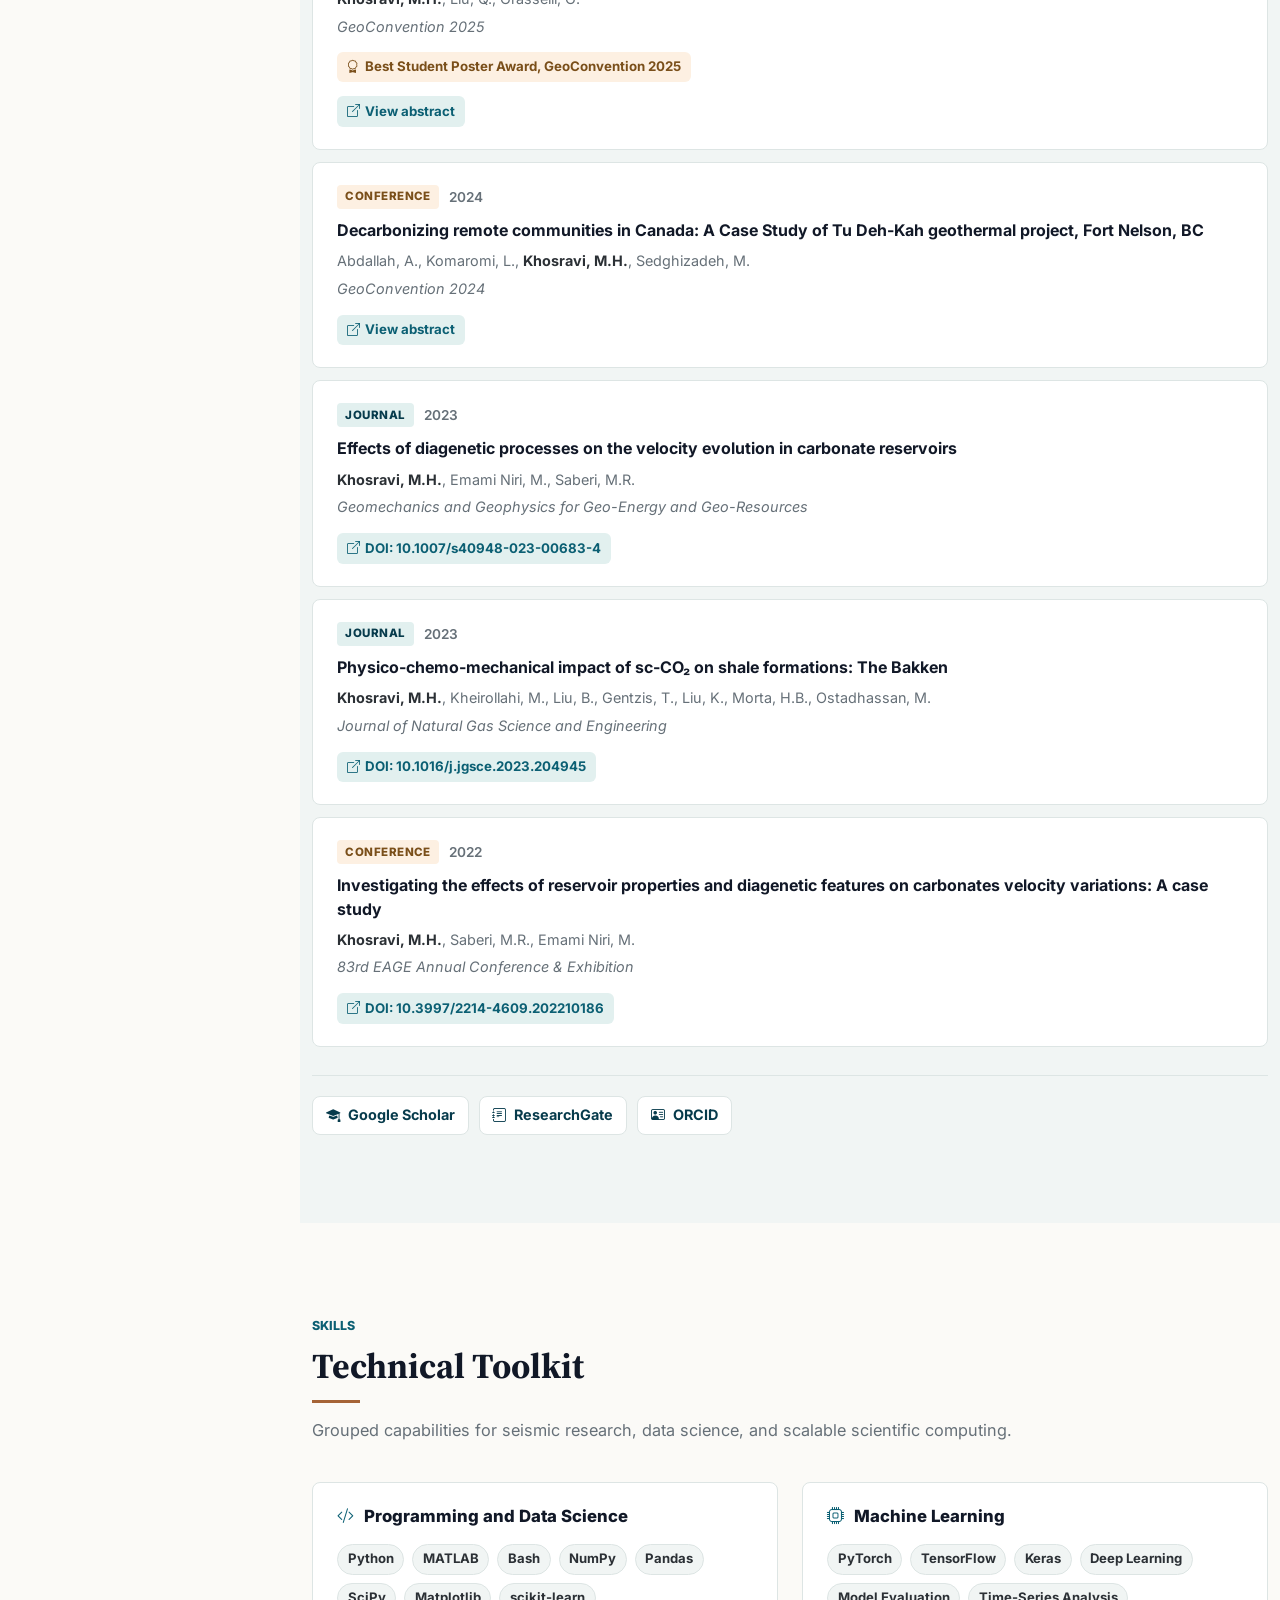
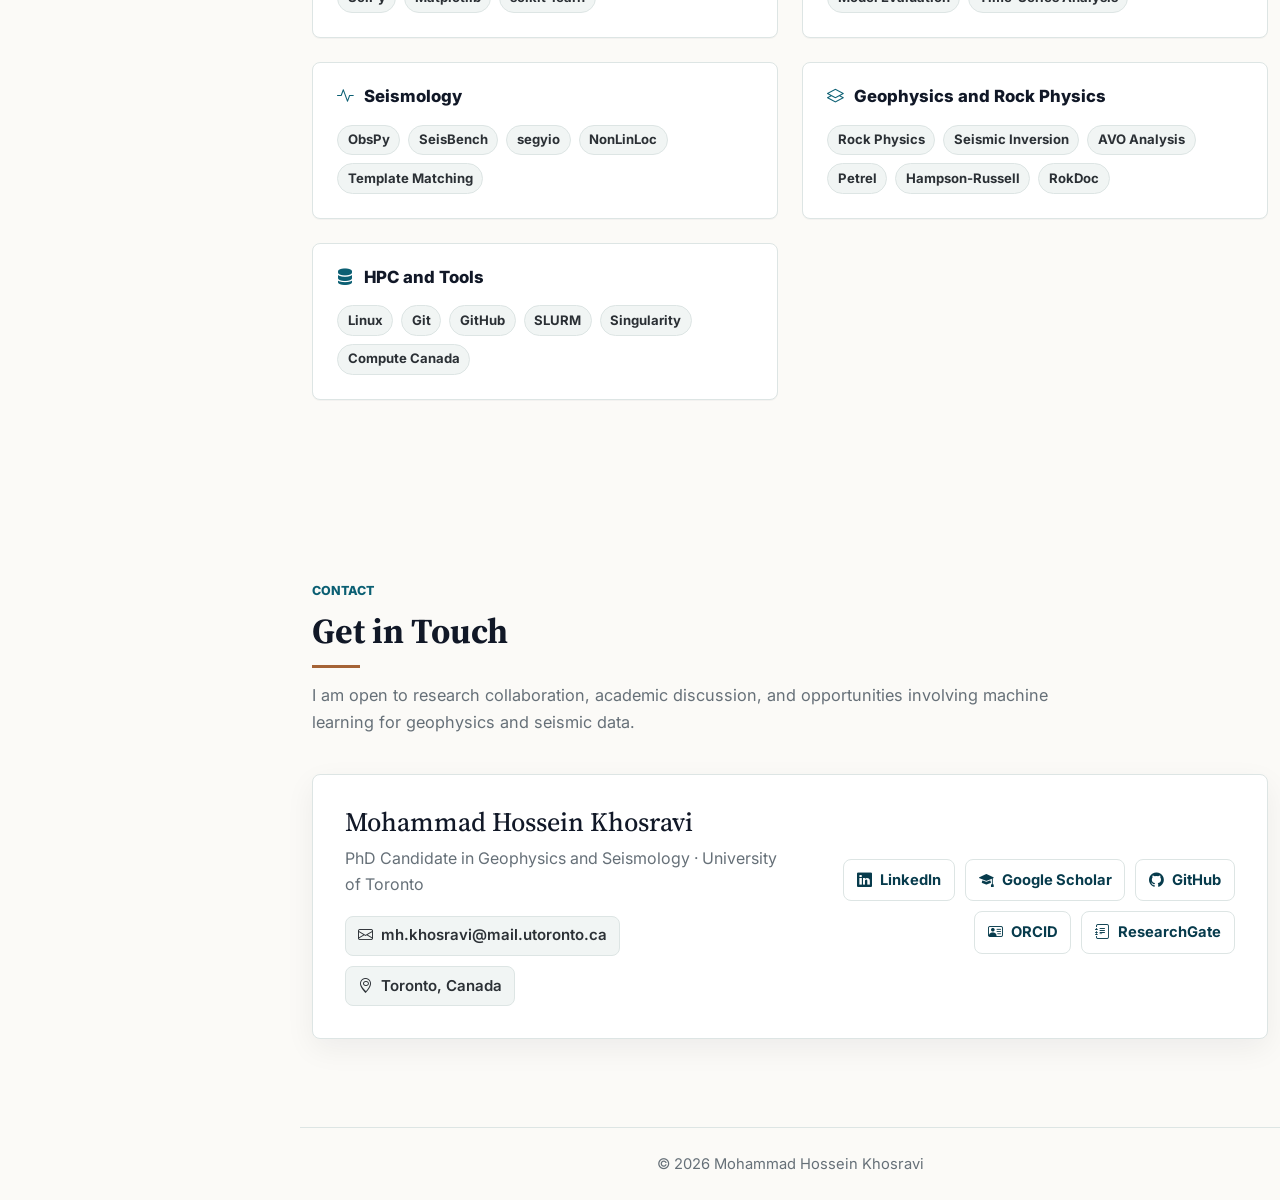
==== commit 19cd947e: "Update About section profile text - Expand research focus to include earthquake monitoring (not just" ====
--- a/index.html
+++ b/index.html
@@ -137,13 +137,17 @@
             <div class="intro-panel">
               <p>
                 I am a PhD Candidate in Geophysics and Seismology at the University of Toronto. My research focuses on
-                applying machine learning and deep learning to microseismic monitoring, especially seismic event
-                detection, phase picking, phase association, and hypocenter localization.
+                applying machine learning and deep learning to microseismic and earthquake monitoring, particularly for
+                seismic event detection, phase picking, phase association, and hypocenter localization.
               </p>
               <p>
-                My background combines geophysics, petroleum exploration engineering, rock physics, seismic inversion,
-                and scientific computing. I work with large seismic datasets and build scalable workflows using Python,
-                deep-learning frameworks, seismological tools, and high-performance computing systems.
+                My background combines geophysics, petroleum engineering, rock physics, seismic inversion,
+                and scientific computing. I work with large-scale seismic datasets and develop scalable workflows using
+                Python, deep-learning frameworks, seismological software, and high-performance computing systems.
+              </p>
+              <p>
+                My work aims to improve the accuracy, scalability, and reliability of seismic monitoring workflows for
+                induced seismicity and subsurface characterization applications.
               </p>
               <div class="contact-facts">
                 <span><i class="bi bi-building"></i> University of Toronto</span>
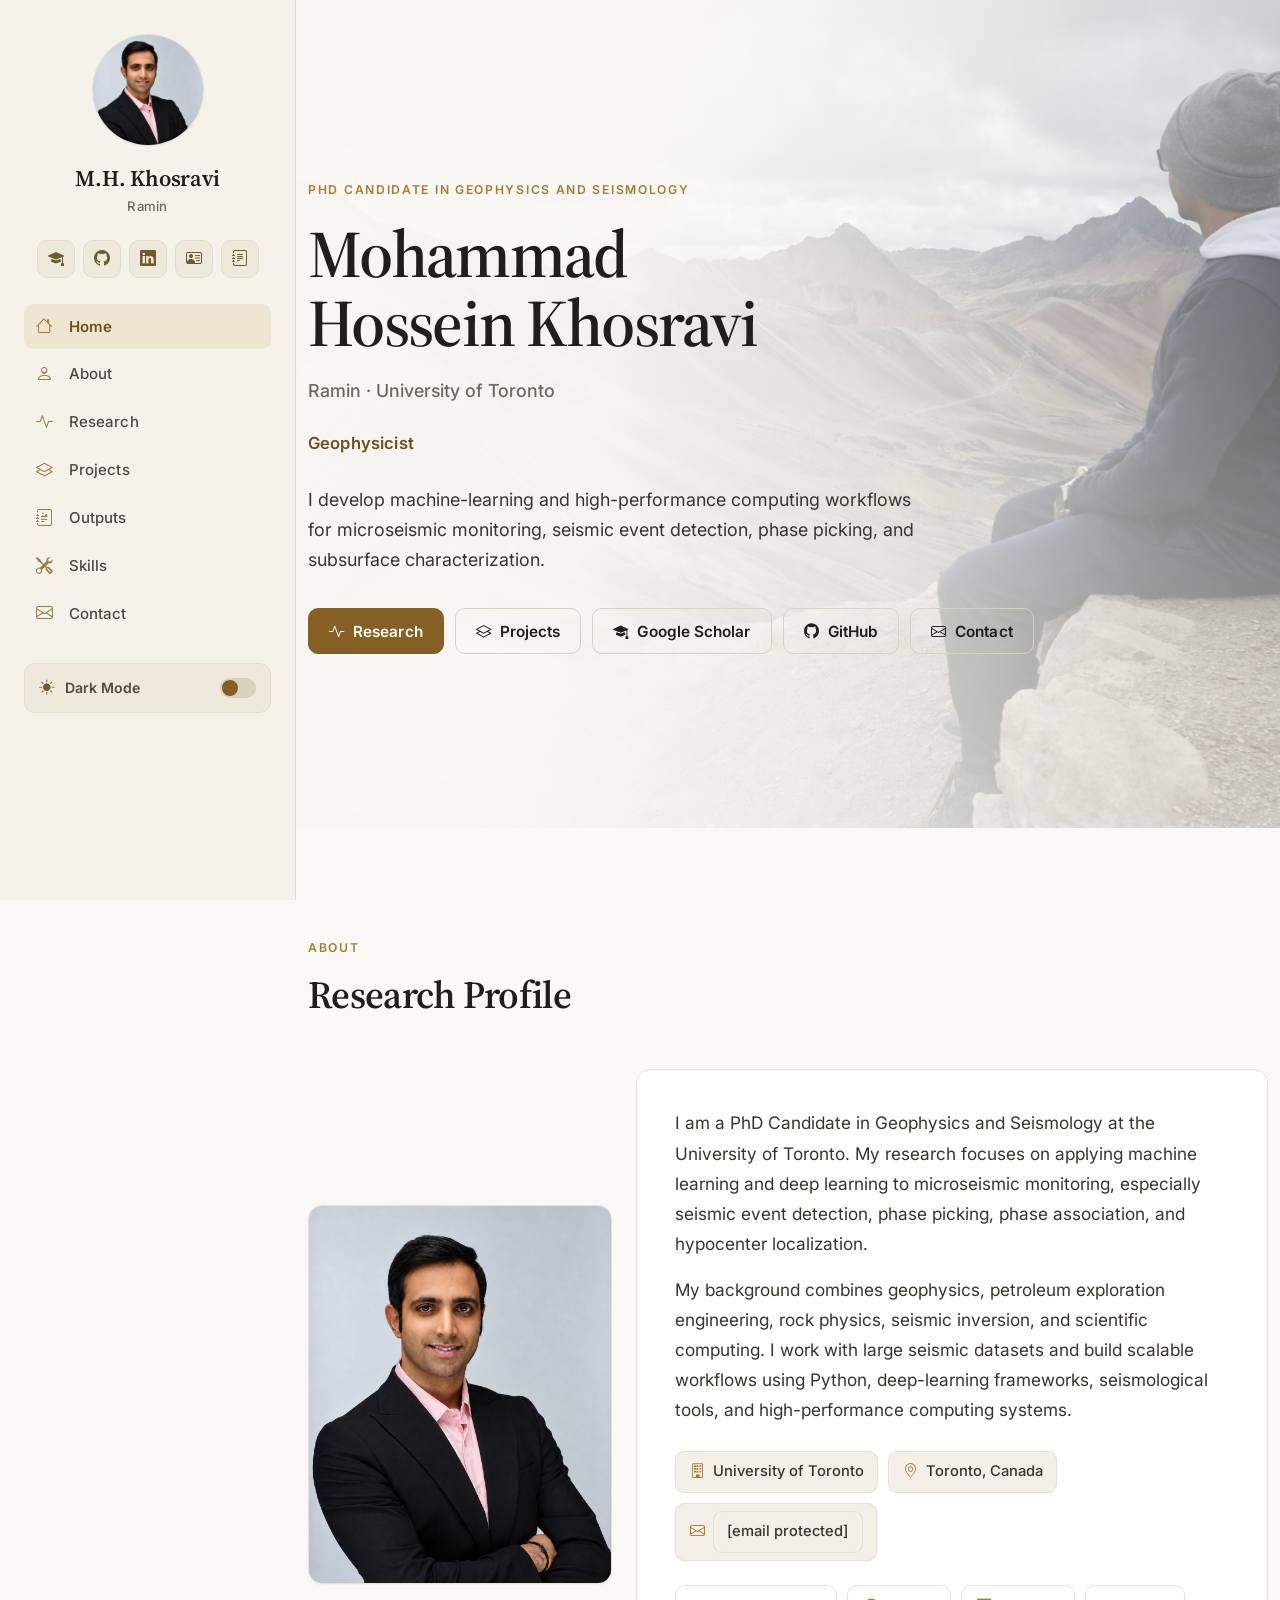
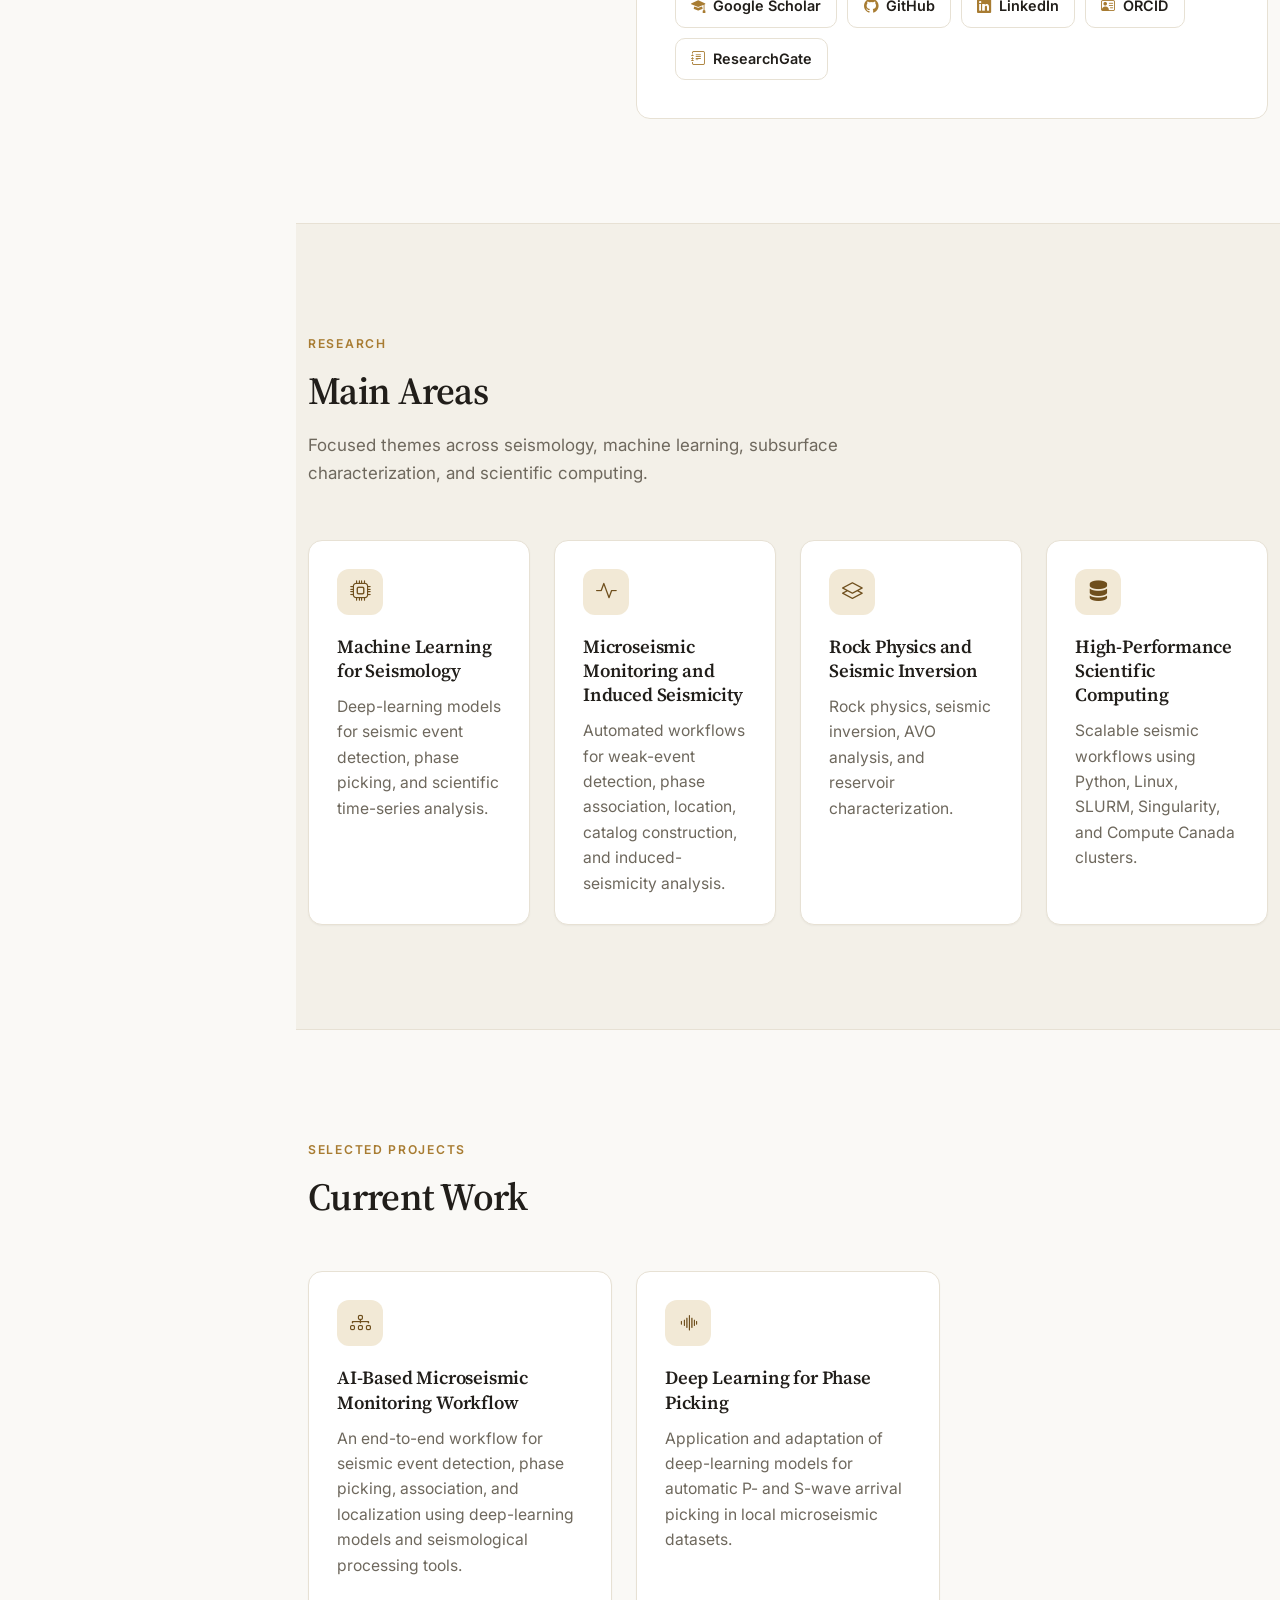
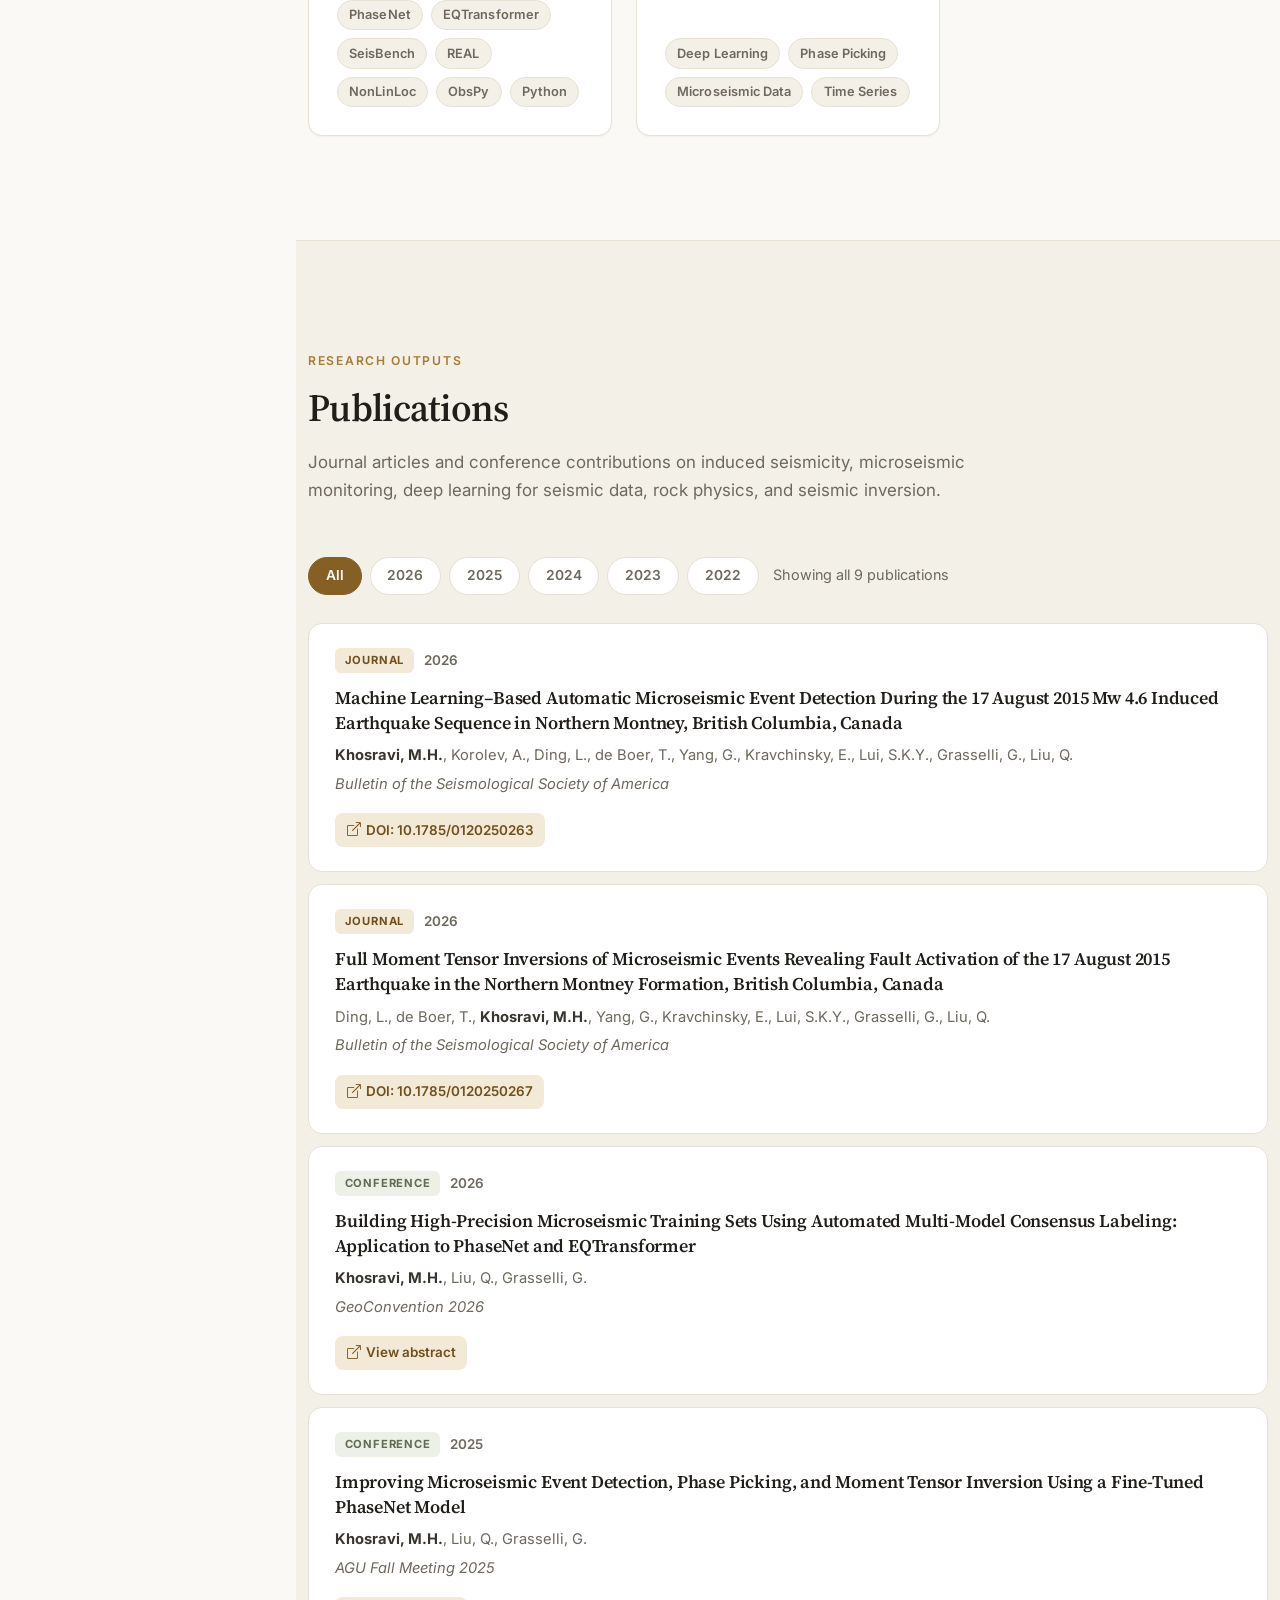
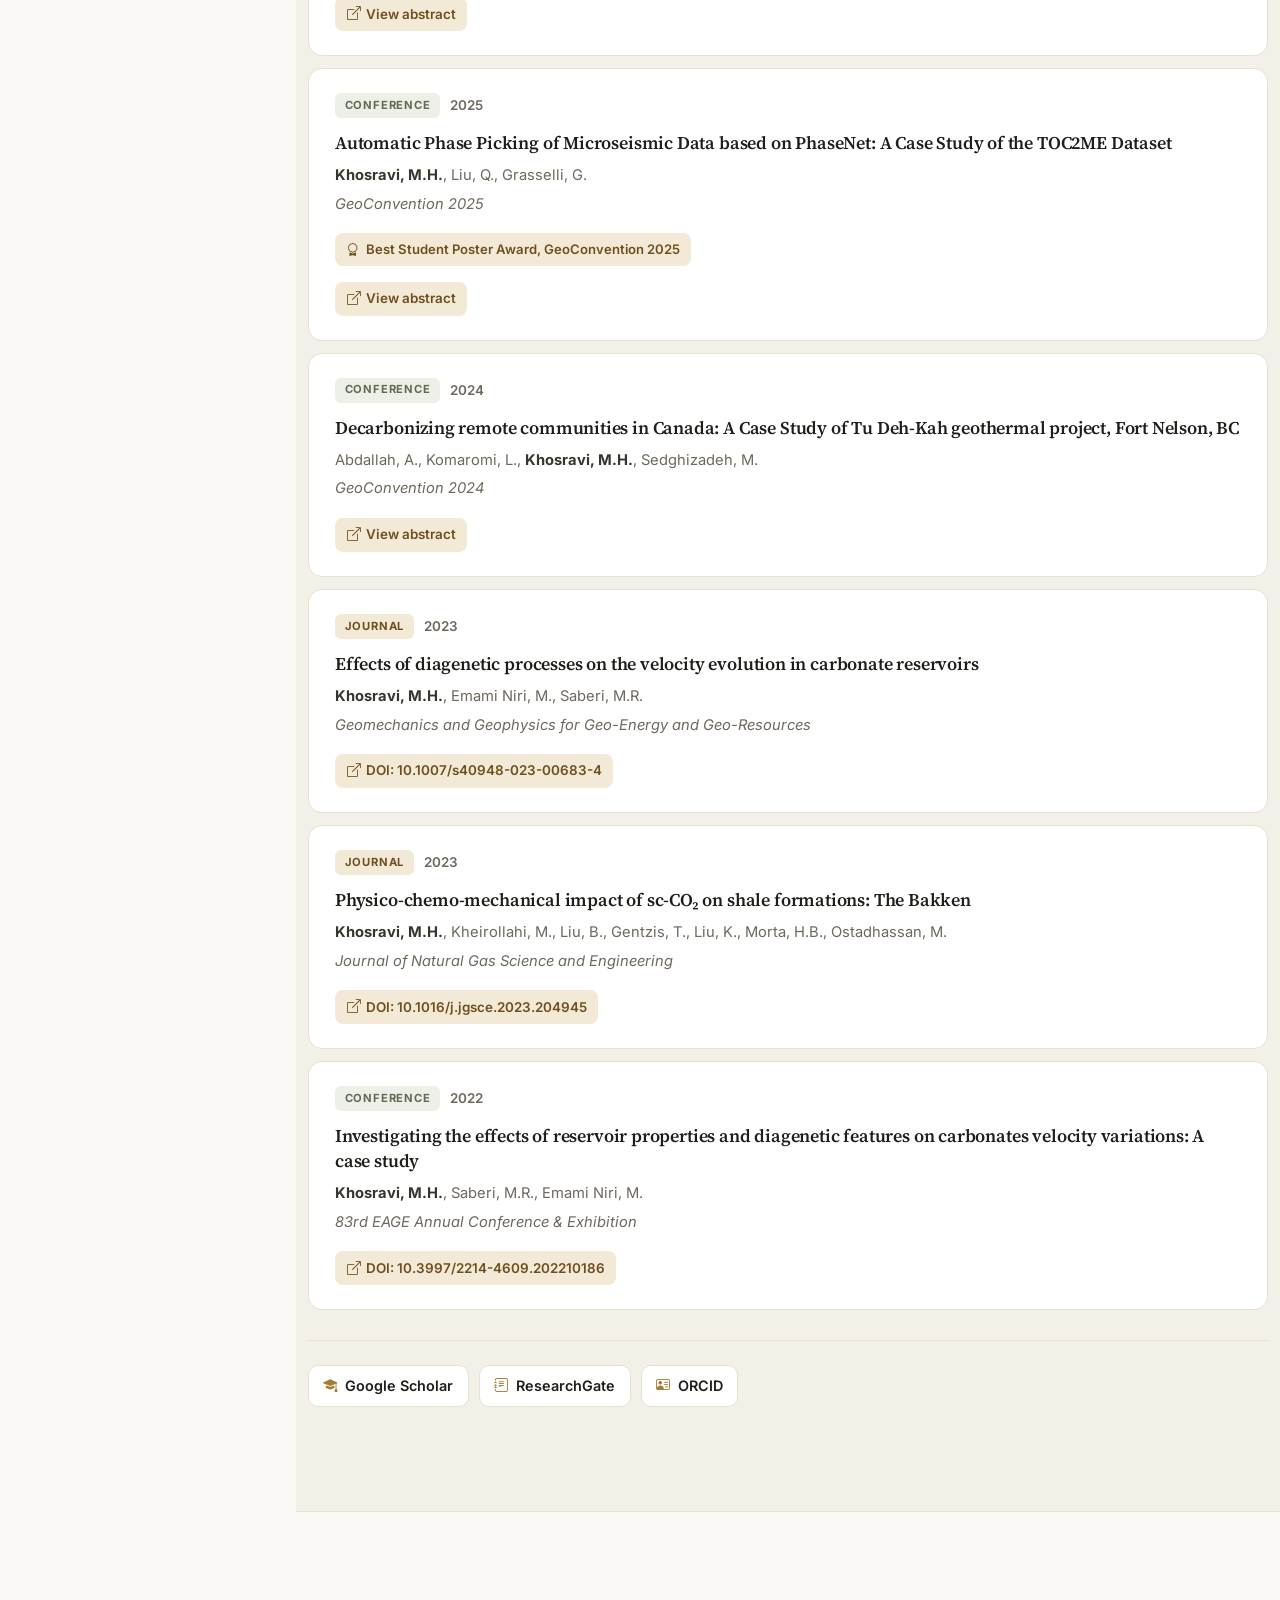
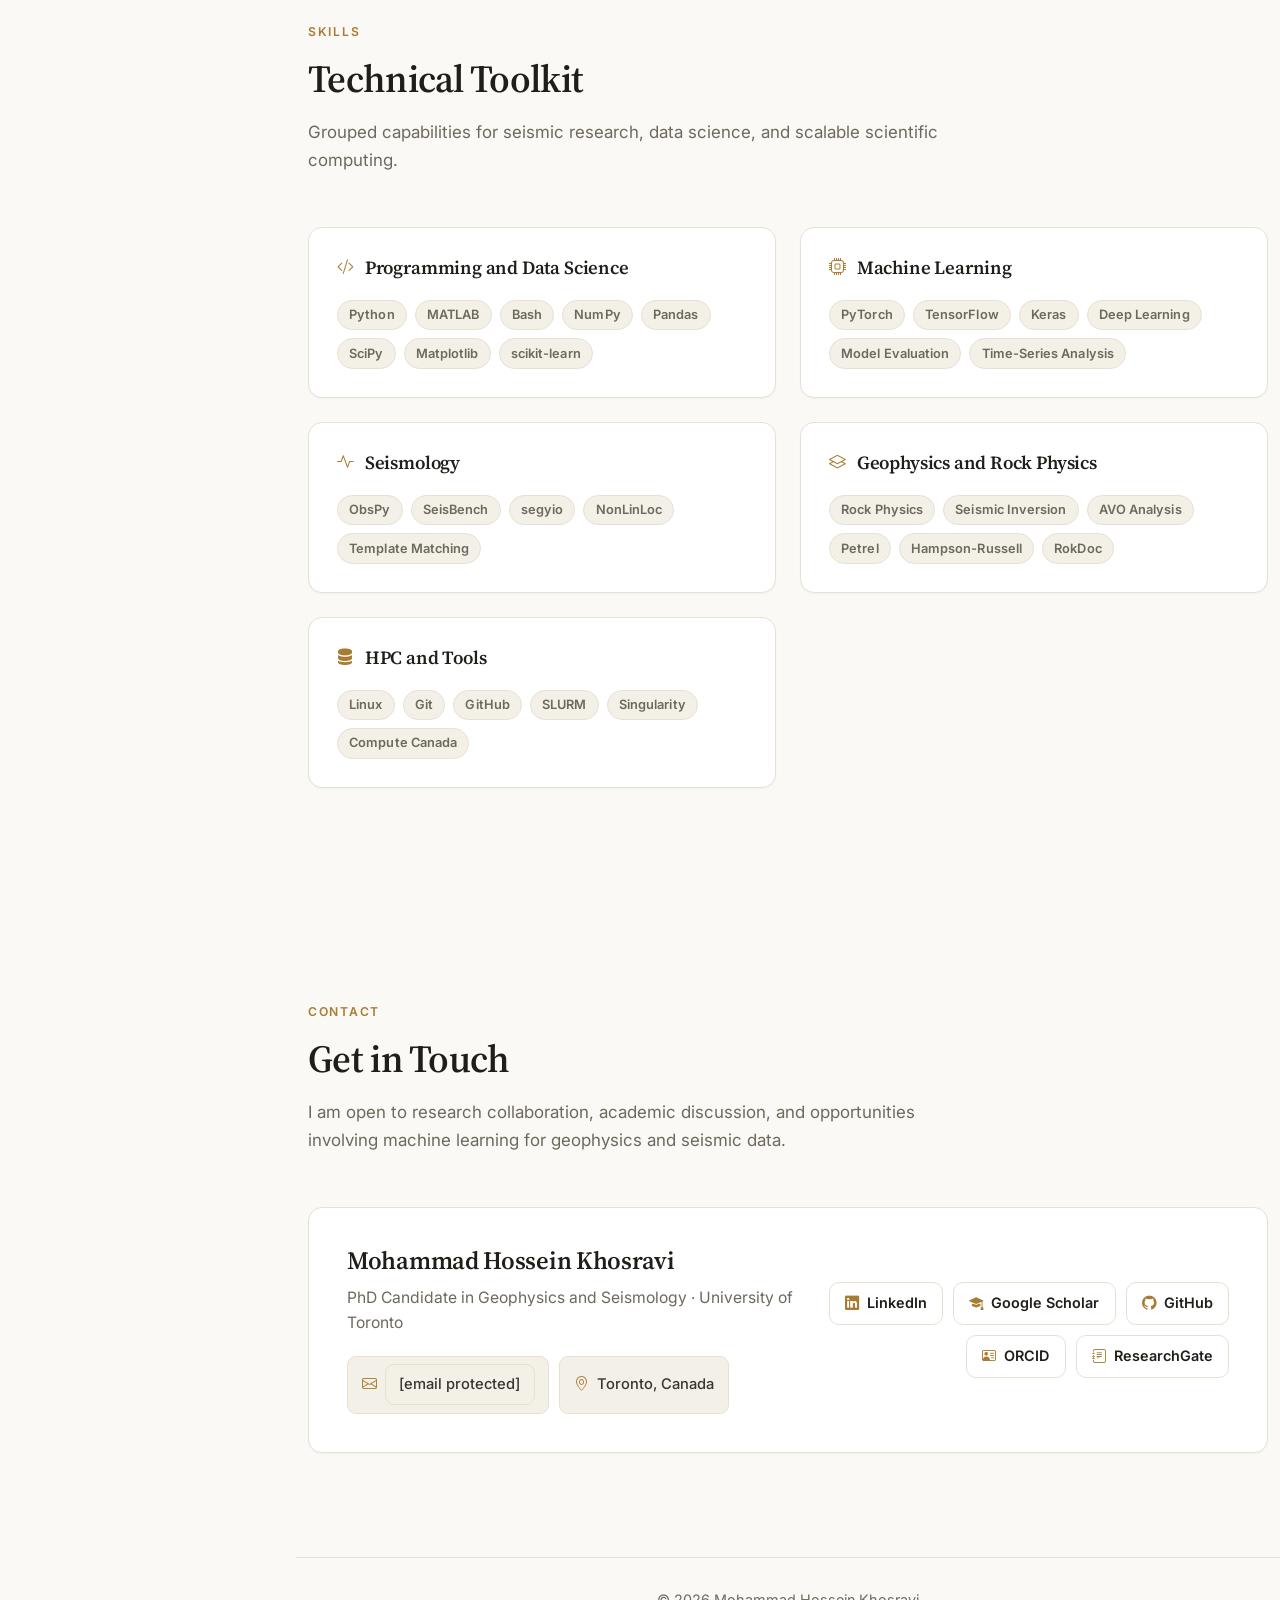
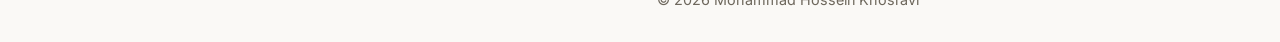
==== commit 71c8b21c: "Polish academic website design" ====
--- a/index.html
+++ b/index.html
@@ -89,7 +89,7 @@
 
   <main class="main">
 
-    <section id="hero" class="hero section dark-section">
+    <section id="hero" class="hero section">
       <img src="assets/img/background.png" alt="Layered mountain landscape representing geoscience field research"
         class="hero-bg">
       <div class="hero-overlay"></div>
@@ -137,23 +137,19 @@
             <div class="intro-panel">
               <p>
                 I am a PhD Candidate in Geophysics and Seismology at the University of Toronto. My research focuses on
-                applying machine learning and deep learning to microseismic and earthquake monitoring, particularly for
-                seismic event detection, phase picking, phase association, and hypocenter localization.
+                applying machine learning and deep learning to microseismic monitoring, especially seismic event
+                detection, phase picking, phase association, and hypocenter localization.
               </p>
               <p>
-                My background combines geophysics, petroleum engineering, rock physics, seismic inversion,
-                and scientific computing. I work with large-scale seismic datasets and develop scalable workflows using
-                Python, deep-learning frameworks, seismological software, and high-performance computing systems.
-              </p>
-              <p>
-                My work aims to improve the accuracy, scalability, and reliability of seismic monitoring workflows for
-                induced seismicity and subsurface characterization applications.
+                My background combines geophysics, petroleum exploration engineering, rock physics, seismic inversion,
+                and scientific computing. I work with large seismic datasets and build scalable workflows using Python,
+                deep-learning frameworks, seismological tools, and high-performance computing systems.
               </p>
               <div class="contact-facts">
                 <span><i class="bi bi-building"></i> University of Toronto</span>
                 <span><i class="bi bi-geo-alt"></i> Toronto, Canada</span>
-                <a href="mailto:mh.khosravi@mail.utoronto.ca"><i class="bi bi-envelope"></i>
-                  mh.khosravi@mail.utoronto.ca</a>
+                <a href="/cdn-cgi/l/email-protection#e08d88ce8b888f9392819689a08d81898cce95948f928f8e948fce8381"><i class="bi bi-envelope"></i>
+                  <span class="__cf_email__" data-cfemail="dfb2b7f1b4b7b0acadbea9b69fb2beb6b3f1aaabb0adb0b1abb0f1bcbe">[email&#160;protected]</span></a>
               </div>
               <div class="link-row">
                 <a href="https://scholar.google.com/citations?user=fKatykwAAAAJ&hl=en" target="_blank" rel="noopener">
@@ -353,8 +349,8 @@
             <h3>Mohammad Hossein Khosravi</h3>
             <p>PhD Candidate in Geophysics and Seismology · University of Toronto</p>
             <div class="contact-facts">
-              <a href="mailto:mh.khosravi@mail.utoronto.ca"><i class="bi bi-envelope"></i>
-                mh.khosravi@mail.utoronto.ca</a>
+              <a href="/cdn-cgi/l/email-protection#187570367370776b6a796e715875797174366d6c776a77766c77367b79"><i class="bi bi-envelope"></i>
+                <span class="__cf_email__" data-cfemail="365b5e185d5e59454457405f765b575f5a184342594459584259185557">[email&#160;protected]</span></a>
               <span><i class="bi bi-geo-alt"></i> Toronto, Canada</span>
             </div>
           </div>
@@ -388,7 +384,7 @@
 
   <div id="preloader"></div>
 
-  <script type="application/json" id="pub-data">[
+  <script data-cfasync="false" src="/cdn-cgi/scripts/5c5dd728/cloudflare-static/email-decode.min.js"></script><script type="application/json" id="pub-data">[
     {"title":"Machine Learning–Based Automatic Microseismic Event Detection During the 17 August 2015 Mw 4.6 Induced Earthquake Sequence in Northern Montney, British Columbia, Canada","authors":["Khosravi, M.H.","Korolev, A.","Ding, L.","de Boer, T.","Yang, G.","Kravchinsky, E.","Lui, S.K.Y.","Grasselli, G.","Liu, Q."],"venue":"Bulletin of the Seismological Society of America","type":"journal","year":2026,"doi":"10.1785/0120250263","url":"https://doi.org/10.1785/0120250263"},
     {"title":"Full Moment Tensor Inversions of Microseismic Events Revealing Fault Activation of the 17 August 2015 Earthquake in the Northern Montney Formation, British Columbia, Canada","authors":["Ding, L.","de Boer, T.","Khosravi, M.H.","Yang, G.","Kravchinsky, E.","Lui, S.K.Y.","Grasselli, G.","Liu, Q."],"venue":"Bulletin of the Seismological Society of America","type":"journal","year":2026,"doi":"10.1785/0120250267","url":"https://doi.org/10.1785/0120250267"},
     {"title":"Building High-Precision Microseismic Training Sets Using Automated Multi-Model Consensus Labeling: Application to PhaseNet and EQTransformer","authors":["Khosravi, M.H.","Liu, Q.","Grasselli, G."],"venue":"GeoConvention 2026","type":"conference","year":2026,"doi":null,"url":"https://geoconvention.com/wp-content/uploads/abstracts/2026/127623-enhancing-microseismic-monitoring-fine-t.pdf","linkLabel":"View abstract"},
--- a/assets/css/main.css
+++ b/assets/css/main.css
@@ -1,170 +1,207 @@
+/* =============================================================
+   M.H. Khosravi — Academic portfolio
+   Redesign: calm, minimal, document-like (Claude.ai aesthetic)
+   Warm cream + muted ochre/gold accent · light & warm-dark modes
+   ============================================================= */
+
 :root {
   --default-font: "Inter", system-ui, -apple-system, "Segoe UI", sans-serif;
-  --heading-font: "Source Serif 4", Georgia, serif;
+  --heading-font: "Source Serif 4", Georgia, "Times New Roman", serif;
   --nav-font: "Inter", system-ui, -apple-system, "Segoe UI", sans-serif;
 
-  /* Content palette — light */
-  --background-color: #fbfaf7;
-  --surface-color: #ffffff;
-  --soft-surface: #f1f5f4;
-  --default-color: #2b3035;
-  --muted-color: #667078;
-  --heading-color: #111827;
-  --accent-color: #0b5f73;
-  --accent-dark: #073b4c;
-  --accent-soft: #e2f0ef;
-  --earth-color: #a56336;
-  --border-color: #dde5e4;
-  --shadow-sm: 0 10px 30px rgba(17, 24, 39, 0.06);
-  --shadow-md: 0 18px 45px rgba(17, 24, 39, 0.12);
-
-  /* Sidebar palette — light */
-  --sidebar-bg: #f5f0e8;
-  --sidebar-heading-color: #111827;
-  --sidebar-text-color: #2b3035;
-  --sidebar-muted-color: #667078;
-  --sidebar-border: rgba(0, 0, 0, 0.10);
-  --sidebar-img-border: rgba(11, 95, 115, 0.22);
-  --sidebar-icon-bg: rgba(11, 95, 115, 0.09);
-  --sidebar-icon-color: #0b5f73;
-  --sidebar-nav-color: #3d4e55;
-  --sidebar-nav-active-bg: rgba(11, 95, 115, 0.11);
-  --sidebar-nav-active-color: #073b4c;
-  --sidebar-nav-icon-color: #4d8a93;
+  /* ---- Light palette: warm cream ---- */
+  --background-color: #faf9f6;   /* page */
+  --surface-color: #ffffff;      /* raised cards */
+  --soft-surface: #f3f0e8;       /* sunken / alt sections */
+  --default-color: #38342e;      /* body text */
+  --muted-color: #6e685d;        /* secondary text */
+  --heading-color: #211e1a;      /* headings / ink */
+
+  --accent-color: #a87c32;       /* muted gold — links, icons, highlights */
+  --accent-strong: #855f24;      /* deeper gold — button bg / hover */
+  --accent-deep: #6f4f1d;        /* darkest gold — pressed */
+  --accent-soft: #f2e9d6;        /* gold tint — badges / icon chips */
+  --accent-contrast: #fffdf8;    /* text on gold */
+
+  --border-color: #e7e1d4;       /* hairline */
+  --border-strong: #d8d1c0;      /* hover hairline */
+
+  --shadow-sm: 0 1px 2px rgba(33, 30, 26, 0.04);
+  --shadow-md: 0 14px 40px rgba(33, 30, 26, 0.10);
+
+  /* ---- Sidebar (light) ---- */
+  --sidebar-bg: #f5f2ea;
+  --sidebar-heading-color: #211e1a;
+  --sidebar-text-color: #38342e;
+  --sidebar-muted-color: #6e685d;
+  --sidebar-border: #e3ddd0;
+  --sidebar-img-border: #e3ddd0;
+  --sidebar-icon-bg: #efe9dc;
+  --sidebar-icon-color: #6f5b30;
+  --sidebar-nav-color: #4f4a40;
+  --sidebar-nav-active-bg: #efe6d2;
+  --sidebar-nav-active-color: #6f4f1d;
+  --sidebar-nav-icon-color: #9a7f44;
+
+  /* ---- Hero wash (light): cream gradient over photo ---- */
+  --hero-wash:
+    linear-gradient(102deg,
+      rgba(250, 249, 246, 0.985) 0%,
+      rgba(250, 249, 246, 0.95) 34%,
+      rgba(250, 249, 246, 0.72) 60%,
+      rgba(250, 249, 246, 0.38) 84%,
+      rgba(250, 249, 246, 0.22) 100%),
+    linear-gradient(180deg, rgba(250, 249, 246, 0.30) 0%, rgba(250, 249, 246, 0.0) 28%, rgba(250, 249, 246, 0.55) 100%);
 
   scroll-behavior: smooth;
 }
 
 [data-theme="dark"] {
-  --background-color: #0d1b26;
-  --surface-color: #132131;
-  --soft-surface: #091524;
-  --default-color: #cddde3;
-  --muted-color: #8aa4ad;
-  --heading-color: #e8f2f5;
-  --accent-soft: rgba(11, 95, 115, 0.22);
-  --border-color: rgba(255, 255, 255, 0.09);
-  --shadow-sm: 0 10px 30px rgba(0, 0, 0, 0.35);
-  --shadow-md: 0 18px 45px rgba(0, 0, 0, 0.55);
-
-  --sidebar-bg: #071822;
-  --sidebar-heading-color: #ffffff;
-  --sidebar-text-color: #d8e2e1;
-  --sidebar-muted-color: #9fb6ba;
-  --sidebar-border: rgba(255, 255, 255, 0.08);
-  --sidebar-img-border: rgba(255, 255, 255, 0.22);
-  --sidebar-icon-bg: rgba(255, 255, 255, 0.08);
-  --sidebar-icon-color: #dce7e7;
-  --sidebar-nav-color: #a9b9bc;
-  --sidebar-nav-active-bg: rgba(255, 255, 255, 0.08);
-  --sidebar-nav-active-color: #ffffff;
-  --sidebar-nav-icon-color: #7fa1a8;
-}
-
-* {
-  box-sizing: border-box;
-}
+  /* ---- Dark palette: warm espresso, not navy ---- */
+  --background-color: #1b1916;
+  --surface-color: #242019;
+  --soft-surface: #1f1c17;
+  --default-color: #ddd6c8;
+  --muted-color: #a39b8b;
+  --heading-color: #f2ede2;
+
+  --accent-color: #d8b870;       /* lighter gold reads on dark */
+  --accent-strong: #d8b870;
+  --accent-deep: #e6ca86;
+  --accent-soft: rgba(216, 184, 112, 0.14);
+  --accent-contrast: #221e17;
+
+  --border-color: rgba(240, 235, 224, 0.10);
+  --border-strong: rgba(240, 235, 224, 0.18);
+
+  --shadow-sm: 0 1px 2px rgba(0, 0, 0, 0.30);
+  --shadow-md: 0 18px 46px rgba(0, 0, 0, 0.55);
+
+  --sidebar-bg: #1f1c17;
+  --sidebar-heading-color: #f5f0e6;
+  --sidebar-text-color: #ddd6c8;
+  --sidebar-muted-color: #a39b8b;
+  --sidebar-border: rgba(240, 235, 224, 0.09);
+  --sidebar-img-border: rgba(240, 235, 224, 0.16);
+  --sidebar-icon-bg: rgba(240, 235, 224, 0.06);
+  --sidebar-icon-color: #d8b870;
+  --sidebar-nav-color: #b6ae9e;
+  --sidebar-nav-active-bg: rgba(216, 184, 112, 0.14);
+  --sidebar-nav-active-color: #ecd9a6;
+  --sidebar-nav-icon-color: #c2a560;
+
+  --hero-wash:
+    linear-gradient(102deg,
+      rgba(27, 25, 22, 0.985) 0%,
+      rgba(27, 25, 22, 0.95) 34%,
+      rgba(27, 25, 22, 0.74) 60%,
+      rgba(27, 25, 22, 0.45) 84%,
+      rgba(27, 25, 22, 0.28) 100%),
+    linear-gradient(180deg, rgba(27, 25, 22, 0.30) 0%, rgba(27, 25, 22, 0.0) 30%, rgba(27, 25, 22, 0.65) 100%);
+}
+
+* { box-sizing: border-box; }
 
 body {
   margin: 0;
   color: var(--default-color);
   background: var(--background-color);
   font-family: var(--default-font);
-  line-height: 1.65;
-  transition: background-color 0.35s ease, color 0.35s ease;
+  font-size: 1.0625rem;          /* 17px base for comfortable reading */
+  line-height: 1.72;
+  -webkit-font-smoothing: antialiased;
+  text-rendering: optimizeLegibility;
+  transition: background-color 0.4s ease, color 0.4s ease;
 }
 
 a {
   color: var(--accent-color);
   text-decoration: none;
+  text-underline-offset: 3px;
   transition: color 0.2s ease, background-color 0.2s ease, border-color 0.2s ease, transform 0.2s ease;
 }
 
-a:hover {
-  color: var(--accent-dark);
-}
+a:hover { color: var(--accent-deep); }
 
 a:focus-visible,
 button:focus-visible,
 .mobile-menu-toggle:focus-visible {
-  outline: 3px solid rgba(11, 95, 115, 0.28);
+  outline: 2px solid var(--accent-color);
   outline-offset: 3px;
-}
-
-h1,
-h2,
-h3,
-h4,
-h5,
-h6 {
+  border-radius: 6px;
+}
+
+h1, h2, h3, h4, h5, h6 {
   color: var(--heading-color);
   font-family: var(--heading-font);
-  line-height: 1.15;
-  letter-spacing: 0;
-}
-
-p {
-  margin-top: 0;
+  line-height: 1.16;
+  letter-spacing: -0.012em;
+  font-weight: 600;
+}
+
+p { margin-top: 0; }
+
+::selection {
+  background: var(--accent-soft);
+  color: var(--heading-color);
 }
 
 .main {
   background: var(--background-color);
-  transition: background-color 0.35s ease;
-}
-
-.no-js [data-aos] {
-  opacity: 1 !important;
-  transform: none !important;
-}
-
-.container {
-  max-width: 1120px;
-}
-
-/* Header and navigation */
+  transition: background-color 0.4s ease;
+}
+
+.no-js [data-aos] { opacity: 1 !important; transform: none !important; }
+
+.container { max-width: 1080px; }
+
+/* =============================================================
+   Sidebar / header
+   ============================================================= */
 .header {
   position: fixed;
   inset: 0 auto 0 0;
-  width: 300px;
+  width: 296px;
   z-index: 997;
-  padding: 26px 20px;
+  padding: 34px 24px 26px;
   overflow-y: auto;
   color: var(--sidebar-text-color);
   background: var(--sidebar-bg);
   border-right: 1px solid var(--sidebar-border);
-  transition: left 0.3s ease, background-color 0.35s ease, color 0.35s ease, border-color 0.35s ease;
+  transition: left 0.32s ease, background-color 0.4s ease, color 0.4s ease, border-color 0.4s ease;
 }
 
 .header .profile-img img {
   display: block;
-  width: 126px;
-  height: 126px;
-  margin: 0 auto 18px;
+  width: 112px;
+  height: 112px;
+  margin: 0 auto 20px;
   object-fit: cover;
   object-position: 50% 18%;
-  border: 2px solid var(--sidebar-img-border);
-  box-shadow: 0 14px 36px rgba(0, 0, 0, 0.12);
-  transition: border-color 0.35s ease;
-}
-
-.header .logo {
-  margin-bottom: 18px;
-}
+  border: 1px solid var(--sidebar-img-border);
+  box-shadow: var(--shadow-sm);
+  transition: border-color 0.4s ease;
+}
+
+.header .logo { margin-bottom: 22px; }
 
 .header .logo h1 {
   margin: 0;
   color: var(--sidebar-heading-color);
   font-family: var(--heading-font);
-  font-size: 1.5rem;
-  font-weight: 700;
-  transition: color 0.35s ease;
+  font-size: 1.4rem;
+  font-weight: 600;
+  letter-spacing: -0.01em;
+  transition: color 0.4s ease;
 }
 
 .header .logo span {
+  margin-top: 3px;
   color: var(--sidebar-muted-color);
-  font-size: 0.9rem;
+  font-size: 0.82rem;
   font-weight: 500;
-  transition: color 0.35s ease;
+  letter-spacing: 0.02em;
+  transition: color 0.4s ease;
 }
 
 .header .social-links {
@@ -172,7 +209,7 @@
   flex-wrap: wrap;
   justify-content: center;
   gap: 8px;
-  margin-bottom: 24px;
+  margin-bottom: 26px;
 }
 
 .header .social-links a {
@@ -184,62 +221,76 @@
   color: var(--sidebar-icon-color);
   background: var(--sidebar-icon-bg);
   border: 1px solid var(--sidebar-border);
-  border-radius: 50%;
+  border-radius: 10px;
+  font-size: 1rem;
   transition: color 0.2s ease, background-color 0.2s ease, border-color 0.2s ease, transform 0.2s ease;
 }
 
 .header .social-links a:hover {
-  color: #ffffff;
+  color: var(--accent-contrast);
+  background: var(--accent-strong);
+  border-color: var(--accent-strong);
+  transform: translateY(-1px);
+}
+
+[data-theme="dark"] .header .social-links a:hover {
+  color: #221e17;
   background: var(--accent-color);
   border-color: var(--accent-color);
-  transform: translateY(-2px);
 }
 
 .navmenu ul {
   list-style: none;
   margin: 0;
   padding: 0 0 16px;
+  display: flex;
+  flex-direction: column;
+  gap: 2px;
 }
 
 .navmenu a,
 .navmenu a:focus {
   display: flex;
   align-items: center;
-  gap: 12px;
+  gap: 13px;
   width: 100%;
-  padding: 12px 12px;
+  padding: 10px 12px;
   color: var(--sidebar-nav-color);
-  border-radius: 8px;
-  font-family: var(--nav-font);
-  font-size: 0.96rem;
+  border-radius: 9px;
+  font-family: var(--nav-font);
+  font-size: 0.94rem;
   font-weight: 500;
+  letter-spacing: 0.005em;
   transition: color 0.2s ease, background-color 0.2s ease;
 }
 
 .navmenu a .navicon {
-  width: 22px;
+  width: 20px;
   color: var(--sidebar-nav-icon-color);
-  font-size: 1.1rem;
+  font-size: 1.05rem;
   line-height: 1;
   transition: color 0.2s ease;
 }
 
-.navmenu a:hover,
+.navmenu a:hover {
+  color: var(--sidebar-nav-active-color);
+  background: var(--sidebar-nav-active-bg);
+}
+
 .navmenu .active,
 .navmenu .active:focus {
   color: var(--sidebar-nav-active-color);
   background: var(--sidebar-nav-active-bg);
+  font-weight: 600;
 }
 
 .navmenu a:hover .navicon,
 .navmenu .active .navicon,
-.navmenu .active:focus .navicon {
-  color: var(--accent-color);
-}
+.navmenu .active:focus .navicon { color: var(--accent-color); }
 
 .mobile-menu-toggle {
   padding: 0;
-  border: 0;
+  border: 1px solid var(--border-color);
   position: fixed;
   top: 16px;
   left: 16px;
@@ -247,56 +298,53 @@
   display: flex;
   align-items: center;
   justify-content: center;
-  width: 42px;
-  height: 42px;
-  color: #ffffff;
-  background: var(--accent-color);
-  border-radius: 50%;
-  box-shadow: var(--shadow-sm);
+  width: 44px;
+  height: 44px;
+  color: var(--accent-contrast);
+  background: var(--accent-strong);
+  border-radius: 12px;
+  box-shadow: var(--shadow-md);
   cursor: pointer;
 }
 
-.mobile-menu-toggle i {
-  font-size: 1.35rem;
-  line-height: 1;
-}
-
-/* Theme toggle */
+[data-theme="dark"] .mobile-menu-toggle { color: #221e17; background: var(--accent-color); }
+
+.mobile-menu-toggle i { font-size: 1.3rem; line-height: 1; }
+
+/* ---- Theme toggle ---- */
 .theme-toggle {
   display: flex;
   align-items: center;
-  gap: 10px;
+  gap: 11px;
   width: 100%;
-  padding: 10px 14px;
-  margin-top: 8px;
+  padding: 11px 14px;
+  margin-top: 10px;
   color: var(--sidebar-nav-color);
   background: var(--sidebar-icon-bg);
   border: 1px solid var(--sidebar-border);
-  border-radius: 8px;
-  font-family: var(--nav-font);
-  font-size: 0.9rem;
+  border-radius: 11px;
+  font-family: var(--nav-font);
+  font-size: 0.88rem;
   font-weight: 600;
   cursor: pointer;
+  text-align: left;
   transition: color 0.2s ease, background-color 0.2s ease, border-color 0.2s ease;
-  text-align: left;
 }
 
 .theme-toggle:hover {
   color: var(--sidebar-nav-active-color);
   background: var(--sidebar-nav-active-bg);
-  border-color: var(--accent-color);
+  border-color: var(--border-strong);
 }
 
 .theme-toggle .ti-icon {
-  font-size: 1rem;
+  font-size: 0.95rem;
   color: var(--sidebar-icon-color);
   flex-shrink: 0;
-  transition: color 0.35s ease;
-}
-
-.theme-toggle .ti-label {
-  flex: 1;
-}
+  transition: color 0.4s ease;
+}
+
+.theme-toggle .ti-label { flex: 1; }
 
 .theme-toggle .ti-track {
   margin-left: auto;
@@ -305,8 +353,8 @@
   align-items: center;
   width: 36px;
   height: 20px;
-  background: var(--sidebar-border);
-  border-radius: 10px;
+  background: var(--border-strong);
+  border-radius: 11px;
   position: relative;
   transition: background-color 0.25s ease;
 }
@@ -316,223 +364,255 @@
   left: 2px;
   width: 16px;
   height: 16px;
-  background: var(--accent-color);
+  background: var(--accent-strong);
   border-radius: 50%;
-  transition: left 0.25s ease;
-}
-
-[data-theme="dark"] .theme-toggle .ti-thumb {
-  left: 18px;
-}
-
-[data-theme="dark"] .theme-toggle .ti-track {
-  background: rgba(255, 255, 255, 0.15);
-}
+  transition: left 0.25s ease, background-color 0.25s ease;
+}
+
+[data-theme="dark"] .theme-toggle .ti-thumb { left: 18px; background: var(--accent-color); }
+[data-theme="dark"] .theme-toggle .ti-track { background: rgba(216, 184, 112, 0.28); }
 
 @media (min-width: 1200px) {
-
-  .header~main,
-  .header~#footer {
-    margin-left: 300px;
-  }
-
-  .mobile-menu-toggle {
-    display: none !important;
-  }
+  .header ~ main,
+  .header ~ #footer { margin-left: 296px; }
+  .mobile-menu-toggle { display: none !important; }
 }
 
 @media (max-width: 1199px) {
-  .header {
-    left: -300px;
-  }
-
-  .header.header-show {
-    left: 0;
-  }
-}
-
-/* Shared layout */
+  .header { left: -300px; box-shadow: none; }
+  .header.header-show { left: 0; box-shadow: var(--shadow-md); }
+}
+
+/* =============================================================
+   Shared layout
+   ============================================================= */
 .section {
-  padding: 88px 0;
+  padding: 104px 0;
   scroll-margin-top: 24px;
 }
 
 .light-section {
   background: var(--soft-surface);
-  transition: background-color 0.35s ease;
-}
-
-.dark-section {
-  color: #ffffff;
-  background: #071822;
+  border-top: 1px solid var(--border-color);
+  border-bottom: 1px solid var(--border-color);
+  transition: background-color 0.4s ease, border-color 0.4s ease;
 }
 
 .section-title {
-  max-width: 780px;
-  margin-bottom: 38px;
+  max-width: 720px;
+  margin-bottom: 52px;
 }
 
 .section-title span,
 .eyebrow {
   display: inline-flex;
   align-items: center;
-  margin-bottom: 10px;
+  margin-bottom: 14px;
   color: var(--accent-color);
-  font-size: 0.78rem;
-  font-weight: 800;
-  letter-spacing: 0;
+  font-family: var(--nav-font);
+  font-size: 0.76rem;
+  font-weight: 600;
+  letter-spacing: 0.14em;
   text-transform: uppercase;
 }
 
 .section-title h2 {
   position: relative;
-  margin: 0 0 14px;
-  padding-bottom: 16px;
-  font-size: 2.2rem;
-  font-weight: 700;
-}
-
-.section-title h2::after {
-  content: "";
-  position: absolute;
-  bottom: 0;
-  left: 0;
-  width: 48px;
-  height: 3px;
-  background: var(--earth-color);
+  margin: 0 0 18px;
+  font-size: clamp(1.95rem, 3vw, 2.55rem);
+  font-weight: 600;
+  letter-spacing: -0.018em;
 }
 
 .section-title p {
   margin: 0;
+  max-width: 60ch;
   color: var(--muted-color);
-  font-size: 1.02rem;
-}
-
+  font-size: 1.06rem;
+  line-height: 1.65;
+}
+
+/* =============================================================
+   Buttons
+   ============================================================= */
 .btn {
   display: inline-flex;
   align-items: center;
   justify-content: center;
-  gap: 8px;
-  min-height: 42px;
-  padding: 0.58rem 0.95rem;
-  border-radius: 8px;
-  font-weight: 700;
+  gap: 9px;
+  min-height: 46px;
+  padding: 0.6rem 1.25rem;
+  border-radius: 10px;
+  font-family: var(--nav-font);
+  font-size: 0.96rem;
+  font-weight: 600;
+  letter-spacing: 0.005em;
+  border: 1px solid transparent;
+  transition: color 0.2s ease, background-color 0.2s ease, border-color 0.2s ease, transform 0.2s ease;
 }
 
 .btn-primary {
+  color: var(--accent-contrast);
+  background: var(--accent-strong);
+  border-color: var(--accent-strong);
+}
+
+.btn-primary:hover,
+.btn-primary:focus {
+  color: var(--accent-contrast);
+  background: var(--accent-deep);
+  border-color: var(--accent-deep);
+  transform: translateY(-1px);
+}
+
+[data-theme="dark"] .btn-primary {
+  color: #221e17;
   background: var(--accent-color);
   border-color: var(--accent-color);
 }
 
-.btn-primary:hover,
-.btn-primary:focus {
-  background: var(--accent-dark);
-  border-color: var(--accent-dark);
-}
-
+[data-theme="dark"] .btn-primary:hover,
+[data-theme="dark"] .btn-primary:focus {
+  color: #221e17;
+  background: var(--accent-deep);
+  border-color: var(--accent-deep);
+}
+
+/* Ghost / outline buttons (used in hero) — neutral, readable on cream */
 .btn-outline-light {
-  border-color: rgba(255, 255, 255, 0.58);
+  color: var(--heading-color);
+  background: transparent;
+  border-color: var(--border-strong);
 }
 
 .btn-outline-light:hover,
 .btn-outline-light:focus {
-  color: #071822;
-  background: #ffffff;
-  border-color: #ffffff;
-}
-
-/* Hero */
+  color: var(--heading-color);
+  background: var(--surface-color);
+  border-color: var(--accent-color);
+  transform: translateY(-1px);
+}
+
+[data-theme="dark"] .btn-outline-light {
+  color: var(--heading-color);
+  background: transparent;
+  border-color: var(--border-strong);
+}
+
+[data-theme="dark"] .btn-outline-light:hover,
+[data-theme="dark"] .btn-outline-light:focus {
+  background: var(--surface-color);
+  border-color: var(--accent-color);
+}
+
+/* =============================================================
+   Hero — keep the mountain identity, soft cream wash
+   ============================================================= */
 .hero {
   position: relative;
   display: flex;
   align-items: center;
-  min-height: 100vh;
+  min-height: 92vh;
+  padding: 120px 0;
   overflow: hidden;
-}
-
-.hero>img {
+  background: var(--background-color);
+}
+
+.hero .hero-bg,
+.hero > img {
   position: absolute;
   inset: 0;
   z-index: 1;
   width: 100%;
   height: 100%;
   object-fit: cover;
-  object-position: center;
-  filter: saturate(0.96) contrast(1.02);
+  object-position: 64% center;
+  filter: saturate(0.82) contrast(0.98) brightness(1.02);
 }
 
 .hero-overlay {
   position: absolute;
   inset: 0;
   z-index: 2;
-  background:
-    linear-gradient(90deg, rgba(4, 14, 22, 0.88) 0%, rgba(4, 14, 22, 0.72) 42%, rgba(4, 14, 22, 0.38) 100%),
-    linear-gradient(180deg, rgba(4, 14, 22, 0.18), rgba(4, 14, 22, 0.62));
+  background: var(--hero-wash);
 }
 
 .hero .container {
   position: relative;
   z-index: 3;
-  max-width: 980px;
-  margin-left: clamp(16px, 6vw, 84px);
+  max-width: 1080px;
 }
 
 .hero .eyebrow {
-  color: #9ddbd5;
+  color: var(--accent-color);
+  margin-bottom: 18px;
 }
 
 .hero h2 {
-  max-width: 840px;
+  max-width: 16ch;
   margin: 0;
-  color: #ffffff;
-  font-size: 4rem;
-  font-weight: 700;
+  color: var(--heading-color);
+  font-size: clamp(2.6rem, 5.2vw, 4.2rem);
+  font-weight: 600;
+  line-height: 1.05;
+  letter-spacing: -0.025em;
 }
 
 .preferred-name {
-  margin: 12px 0 0;
-  color: #dbe7e7;
-  font-size: 1.2rem;
-  font-weight: 600;
+  margin: 18px 0 0;
+  color: var(--muted-color);
+  font-size: 1.12rem;
+  font-weight: 500;
 }
 
 .typed-line {
-  min-height: 34px;
-  margin: 12px 0 0;
-  color: #c1ece7;
-  font-size: 1.25rem;
-  font-weight: 700;
-}
-
-.typed-line .typed {
-  border-bottom: 2px solid var(--earth-color);
+  min-height: 30px;
+  margin: 22px 0 0;
+  color: var(--accent-deep);
+  font-family: var(--nav-font);
+  font-size: 1.04rem;
+  font-weight: 600;
+  letter-spacing: 0.01em;
+}
+
+[data-theme="dark"] .typed-line { color: var(--accent-color); }
+
+.typed-line .typed { border-bottom: 0; }
+
+.typed-cursor {
+  opacity: 0;
 }
 
 .hero-subtitle {
-  max-width: 760px;
-  margin: 18px 0 0;
-  color: rgba(255, 255, 255, 0.86);
-  font-size: 1.08rem;
+  max-width: 56ch;
+  margin: 26px 0 0;
+  color: var(--default-color);
+  font-size: 1.12rem;
+  line-height: 1.66;
 }
 
 .hero-actions {
   display: flex;
   flex-wrap: wrap;
-  gap: 10px;
-  margin-top: 26px;
-}
-
-/* About */
+  gap: 11px;
+  margin-top: 34px;
+}
+
+/* =============================================================
+   About
+   ============================================================= */
 .portrait-frame {
   position: relative;
   margin: 0;
   overflow: hidden;
   border: 1px solid var(--border-color);
-  border-radius: 8px;
+  border-radius: 14px;
   box-shadow: var(--shadow-sm);
+  background: var(--surface-color);
 }
 
 .portrait-frame img {
+  display: block;
   width: 100%;
   aspect-ratio: 4 / 5;
   object-fit: cover;
@@ -549,23 +629,19 @@
 .publication-item {
   background: var(--surface-color);
   border: 1px solid var(--border-color);
-  border-radius: 8px;
-  transition: background-color 0.35s ease, border-color 0.2s ease, box-shadow 0.2s ease, transform 0.2s ease;
-}
-
-.intro-panel {
-  padding: 34px;
-  box-shadow: var(--shadow-sm);
-}
+  border-radius: 14px;
+  transition: background-color 0.4s ease, border-color 0.25s ease, box-shadow 0.25s ease, transform 0.25s ease;
+}
+
+.intro-panel { padding: 38px; }
 
 .intro-panel p {
   color: var(--default-color);
-  font-size: 1.04rem;
-}
-
-.intro-panel p:last-of-type {
-  margin-bottom: 24px;
-}
+  font-size: 1.08rem;
+  line-height: 1.74;
+}
+
+.intro-panel p:last-of-type { margin-bottom: 26px; }
 
 .contact-facts {
   display: flex;
@@ -578,22 +654,25 @@
   display: inline-flex;
   align-items: center;
   gap: 8px;
-  min-height: 38px;
-  padding: 0.42rem 0.75rem;
+  min-height: 40px;
+  padding: 0.45rem 0.85rem;
   color: var(--default-color);
   background: var(--soft-surface);
   border: 1px solid var(--border-color);
-  border-radius: 8px;
-  font-size: 0.94rem;
-  font-weight: 600;
-  transition: background-color 0.35s ease, border-color 0.35s ease, color 0.35s ease;
-}
+  border-radius: 9px;
+  font-size: 0.92rem;
+  font-weight: 500;
+  transition: background-color 0.4s ease, border-color 0.4s ease, color 0.4s ease;
+}
+
+.contact-facts a:hover { color: var(--accent-deep); border-color: var(--border-strong); }
+.contact-facts i { color: var(--accent-color); }
 
 .link-row {
   display: flex;
   flex-wrap: wrap;
   gap: 10px;
-  margin-top: 22px;
+  margin-top: 24px;
 }
 
 .link-row a {
@@ -601,41 +680,45 @@
   align-items: center;
   justify-content: center;
   gap: 8px;
-  min-height: 40px;
-  padding: 0.5rem 0.8rem;
-  color: var(--accent-dark);
+  min-height: 42px;
+  padding: 0.5rem 0.95rem;
+  color: var(--heading-color);
   background: var(--surface-color);
   border: 1px solid var(--border-color);
-  border-radius: 8px;
-  font-size: 0.92rem;
-  font-weight: 700;
+  border-radius: 10px;
+  font-family: var(--nav-font);
+  font-size: 0.9rem;
+  font-weight: 600;
   transition: color 0.2s ease, background-color 0.2s ease, border-color 0.2s ease, transform 0.2s ease;
 }
 
+.link-row a i { color: var(--accent-color); transition: color 0.2s ease; }
+
 .link-row a:hover {
-  color: #ffffff;
-  background: var(--accent-color);
-  border-color: var(--accent-color);
-  transform: translateY(-2px);
-}
-
-.link-row.compact {
-  margin-top: 18px;
-}
-
-.link-row.compact a {
-  width: 100%;
-  justify-content: flex-start;
-}
-
-/* Cards */
+  color: var(--accent-contrast);
+  background: var(--accent-strong);
+  border-color: var(--accent-strong);
+  transform: translateY(-1px);
+}
+
+.link-row a:hover i { color: var(--accent-contrast); }
+
+[data-theme="dark"] .link-row a:hover { color: #221e17; background: var(--accent-color); border-color: var(--accent-color); }
+[data-theme="dark"] .link-row a:hover i { color: #221e17; }
+
+.link-row.compact { margin-top: 18px; }
+.link-row.compact a { width: 100%; justify-content: flex-start; }
+
+/* =============================================================
+   Cards
+   ============================================================= */
 .feature-card,
 .project-card,
 .skill-card,
 .teaching-card {
   height: 100%;
-  padding: 24px;
-  box-shadow: 0 1px 0 rgba(17, 24, 39, 0.03);
+  padding: 28px;
+  box-shadow: var(--shadow-sm);
 }
 
 .feature-card:hover,
@@ -643,25 +726,28 @@
 .skill-card:hover,
 .teaching-card:hover,
 .publication-item:hover {
-  border-color: rgba(11, 95, 115, 0.32);
-  box-shadow: var(--shadow-sm);
-  transform: translateY(-4px);
-}
-
-.feature-card>i,
+  border-color: var(--border-strong);
+  box-shadow: var(--shadow-md);
+  transform: translateY(-2px);
+}
+
+.feature-card > i,
 .project-icon {
   display: inline-flex;
   align-items: center;
   justify-content: center;
-  width: 44px;
-  height: 44px;
-  margin-bottom: 18px;
-  color: var(--accent-color);
+  width: 46px;
+  height: 46px;
+  margin-bottom: 20px;
+  color: var(--accent-deep);
   background: var(--accent-soft);
-  border-radius: 8px;
-  font-size: 1.35rem;
-  transition: background-color 0.35s ease;
-}
+  border-radius: 12px;
+  font-size: 1.3rem;
+  transition: background-color 0.4s ease, color 0.4s ease;
+}
+
+[data-theme="dark"] .feature-card > i,
+[data-theme="dark"] .project-icon { color: var(--accent-color); }
 
 .feature-card h3,
 .project-card h3,
@@ -669,10 +755,12 @@
 .teaching-card h3,
 .output-summary h3,
 .publication-item h3 {
-  margin: 0 0 10px;
-  font-family: var(--default-font);
-  font-size: 1.05rem;
-  font-weight: 800;
+  margin: 0 0 11px;
+  font-family: var(--heading-font);
+  font-size: 1.16rem;
+  font-weight: 600;
+  line-height: 1.3;
+  letter-spacing: -0.01em;
 }
 
 .feature-card p,
@@ -682,19 +770,18 @@
 .contact-panel p {
   margin-bottom: 0;
   color: var(--muted-color);
-}
-
-.project-card {
-  display: flex;
-  flex-direction: column;
-}
+  font-size: 0.98rem;
+  line-height: 1.62;
+}
+
+.project-card { display: flex; flex-direction: column; }
 
 .tag-list,
 .theme-list {
   display: flex;
   flex-wrap: wrap;
   gap: 8px;
-  margin-top: 18px;
+  margin-top: 20px;
 }
 
 .tag-list span,
@@ -702,303 +789,246 @@
   display: inline-flex;
   align-items: center;
   min-height: 30px;
-  padding: 0.22rem 0.6rem;
-  color: var(--default-color);
+  padding: 0.2rem 0.7rem;
+  color: var(--muted-color);
   background: var(--soft-surface);
   border: 1px solid var(--border-color);
   border-radius: 999px;
-  font-size: 0.82rem;
-  font-weight: 700;
-  transition: background-color 0.35s ease, border-color 0.35s ease, color 0.35s ease;
-}
-
-.project-card .tag-list {
-  margin-top: auto;
-  padding-top: 18px;
-}
-
-/* Outputs */
-.output-summary {
-  height: 100%;
-  padding: 24px;
-  box-shadow: var(--shadow-sm);
-}
-
-.publication-list {
-  display: grid;
-  gap: 14px;
-}
-
-.publication-item {
-  padding: 20px 22px;
-}
-
-.publication-item h3 {
-  font-size: 1rem;
-}
+  font-family: var(--nav-font);
+  font-size: 0.8rem;
+  font-weight: 600;
+  letter-spacing: 0.005em;
+  transition: background-color 0.4s ease, border-color 0.4s ease, color 0.4s ease;
+}
+
+.project-card .tag-list { margin-top: auto; padding-top: 22px; }
+
+/* =============================================================
+   Publications
+   ============================================================= */
+.output-summary { height: 100%; padding: 28px; box-shadow: var(--shadow-sm); }
+
+.publication-list { display: grid; gap: 14px; }
+
+.publication-item { padding: 22px 24px; }
+.publication-item h3 { font-size: 1.05rem; }
 
 .publication-item a {
   display: inline-flex;
-  margin-top: 8px;
-  font-size: 0.92rem;
-  font-weight: 700;
-}
-
-/* Dynamic publications */
+  margin-top: 10px;
+  font-size: 0.9rem;
+  font-weight: 600;
+}
+
 .pub-toolbar {
   display: flex;
   flex-wrap: wrap;
   align-items: center;
   gap: 14px;
-  margin-bottom: 24px;
-}
-
-.pub-filters {
-  display: flex;
-  flex-wrap: wrap;
-  gap: 8px;
-}
+  margin-bottom: 28px;
+}
+
+.pub-filters { display: flex; flex-wrap: wrap; gap: 8px; }
 
 .pub-filter {
-  padding: 0.38rem 1rem;
+  padding: 0.4rem 1.05rem;
   border: 1px solid var(--border-color);
   border-radius: 999px;
   background: var(--surface-color);
-  color: var(--default-color);
-  font-family: var(--nav-font);
-  font-size: 0.88rem;
+  color: var(--muted-color);
+  font-family: var(--nav-font);
+  font-size: 0.86rem;
   font-weight: 600;
   cursor: pointer;
   transition: background-color 0.2s ease, border-color 0.2s ease, color 0.2s ease;
 }
 
-.pub-filter:hover {
-  border-color: var(--accent-color);
-  color: var(--accent-color);
-}
+.pub-filter:hover { border-color: var(--accent-color); color: var(--accent-deep); }
 
 .pub-filter.active {
-  background: var(--accent-color);
-  border-color: var(--accent-color);
-  color: #ffffff;
-}
+  background: var(--accent-strong);
+  border-color: var(--accent-strong);
+  color: var(--accent-contrast);
+}
+
+[data-theme="dark"] .pub-filter.active { color: #221e17; background: var(--accent-color); border-color: var(--accent-color); }
 
 .pub-count {
   color: var(--muted-color);
+  font-family: var(--nav-font);
   font-size: 0.9rem;
 }
 
-.pub-list {
-  display: grid;
-  gap: 12px;
-  margin-bottom: 28px;
-}
+.pub-list { display: grid; gap: 12px; margin-bottom: 30px; }
 
 .pub-item {
-  padding: 22px 24px;
+  padding: 24px 26px;
   background: var(--surface-color);
   border: 1px solid var(--border-color);
+  border-radius: 14px;
+  transition: background-color 0.4s ease, border-color 0.25s ease, box-shadow 0.25s ease, transform 0.25s ease;
+}
+
+.pub-item:hover {
+  border-color: var(--border-strong);
+  box-shadow: var(--shadow-md);
+  transform: translateY(-2px);
+}
+
+.pub-meta { display: flex; align-items: center; gap: 10px; margin-bottom: 12px; }
+
+.pub-badge {
+  display: inline-flex;
+  align-items: center;
+  padding: 0.18rem 0.6rem;
+  border-radius: 6px;
+  font-family: var(--nav-font);
+  font-size: 0.7rem;
+  font-weight: 700;
+  text-transform: uppercase;
+  letter-spacing: 0.07em;
+}
+
+.pub-badge--journal { color: var(--accent-deep); background: var(--accent-soft); }
+[data-theme="dark"] .pub-badge--journal { color: var(--accent-deep); background: var(--accent-soft); }
+
+.pub-badge--conference {
+  color: #5f6b52;
+  background: #edf0e6;
+}
+
+[data-theme="dark"] .pub-badge--conference { color: #b9c4a6; background: rgba(150, 165, 120, 0.16); }
+
+.pub-year { color: var(--muted-color); font-family: var(--nav-font); font-size: 0.84rem; font-weight: 600; }
+
+.pub-title {
+  margin: 0 0 9px;
+  font-family: var(--heading-font);
+  font-size: 1.12rem;
+  font-weight: 600;
+  color: var(--heading-color);
+  line-height: 1.4;
+  letter-spacing: -0.01em;
+}
+
+.pub-authors { margin: 0 0 5px; color: var(--muted-color); font-size: 0.92rem; line-height: 1.55; }
+.pub-authors strong { color: var(--default-color); font-weight: 700; }
+
+.pub-venue { margin: 0 0 16px; color: var(--muted-color); font-size: 0.92rem; font-style: italic; }
+
+.pub-note {
+  display: inline-flex;
+  align-items: center;
+  gap: 7px;
+  margin: 0 0 16px;
+  padding: 0.3rem 0.7rem;
+  color: var(--accent-deep);
+  background: var(--accent-soft);
   border-radius: 8px;
-  transition: background-color 0.35s ease, border-color 0.2s ease, box-shadow 0.2s ease, transform 0.2s ease;
-}
-
-.pub-item:hover {
-  border-color: rgba(11, 95, 115, 0.32);
-  box-shadow: var(--shadow-sm);
-  transform: translateY(-2px);
-}
-
-.pub-meta {
-  display: flex;
-  align-items: center;
-  gap: 10px;
-  margin-bottom: 10px;
-}
-
-.pub-badge {
-  display: inline-flex;
-  align-items: center;
-  padding: 0.16rem 0.52rem;
-  border-radius: 4px;
-  font-size: 0.72rem;
-  font-weight: 800;
-  text-transform: uppercase;
-  letter-spacing: 0.04em;
-}
-
-.pub-badge--journal {
-  color: var(--accent-dark);
+  font-family: var(--nav-font);
+  font-size: 0.82rem;
+  font-weight: 600;
+}
+
+[data-theme="dark"] .pub-note { color: var(--accent-deep); background: var(--accent-soft); }
+
+.pub-links { display: flex; flex-wrap: wrap; gap: 8px; }
+
+.pub-links a {
+  display: inline-flex;
+  align-items: center;
+  gap: 6px;
+  padding: 0.34rem 0.72rem;
+  color: var(--accent-deep);
   background: var(--accent-soft);
-}
-
-.pub-badge--conference {
-  color: #7a4f1a;
-  background: #fdf0e2;
-}
-
-[data-theme="dark"] .pub-badge--conference {
-  color: #f0b36a;
-  background: rgba(165, 99, 54, 0.2);
-}
-
-.pub-year {
-  color: var(--muted-color);
-  font-size: 0.85rem;
-  font-weight: 600;
-}
-
-.pub-title {
-  margin: 0 0 8px;
-  font-family: var(--default-font);
-  font-size: 1rem;
-  font-weight: 700;
-  color: var(--heading-color);
-  line-height: 1.45;
-}
-
-.pub-authors {
-  margin: 0 0 5px;
-  color: var(--muted-color);
-  font-size: 0.9rem;
-  line-height: 1.5;
-}
-
-.pub-authors strong {
-  color: var(--default-color);
-  font-weight: 700;
-}
-
-.pub-venue {
-  margin: 0 0 14px;
-  color: var(--muted-color);
-  font-size: 0.9rem;
-  font-style: italic;
-}
-
-.pub-note {
-  display: inline-flex;
-  align-items: center;
-  gap: 6px;
-  margin: 0 0 14px;
-  padding: 0.24rem 0.58rem;
-  color: #7a4f1a;
-  background: #fdf0e2;
-  border-radius: 6px;
-  font-size: 0.83rem;
-  font-weight: 700;
-}
-
-[data-theme="dark"] .pub-note {
-  color: #f0b36a;
-  background: rgba(165, 99, 54, 0.2);
-}
-
-.pub-links {
-  display: flex;
-  flex-wrap: wrap;
-  gap: 8px;
-}
-
-.pub-links a {
-  display: inline-flex;
-  align-items: center;
-  gap: 5px;
-  padding: 0.28rem 0.62rem;
-  color: var(--accent-color);
-  background: var(--accent-soft);
-  border-radius: 6px;
-  font-size: 0.83rem;
-  font-weight: 700;
+  border-radius: 8px;
+  font-family: var(--nav-font);
+  font-size: 0.84rem;
+  font-weight: 600;
   transition: background-color 0.2s ease, color 0.2s ease;
 }
 
-.pub-links a:hover {
-  color: #ffffff;
-  background: var(--accent-color);
-}
+.pub-links a:hover { color: var(--accent-contrast); background: var(--accent-strong); }
+[data-theme="dark"] .pub-links a { color: var(--accent-color); }
+[data-theme="dark"] .pub-links a:hover { color: #221e17; background: var(--accent-color); }
 
 .pub-profiles {
   display: flex;
   flex-wrap: wrap;
   gap: 10px;
-  padding-top: 20px;
+  padding-top: 24px;
   border-top: 1px solid var(--border-color);
-  transition: border-color 0.35s ease;
+  transition: border-color 0.4s ease;
 }
 
 .pub-profiles a {
   display: inline-flex;
   align-items: center;
   gap: 8px;
-  min-height: 38px;
-  padding: 0.4rem 0.8rem;
-  color: var(--accent-dark);
+  min-height: 40px;
+  padding: 0.45rem 0.9rem;
+  color: var(--heading-color);
   background: var(--surface-color);
   border: 1px solid var(--border-color);
-  border-radius: 8px;
+  border-radius: 10px;
+  font-family: var(--nav-font);
   font-size: 0.9rem;
-  font-weight: 700;
+  font-weight: 600;
   transition: color 0.2s ease, background-color 0.2s ease, border-color 0.2s ease;
 }
 
-.pub-profiles a:hover {
-  color: #ffffff;
-  background: var(--accent-color);
-  border-color: var(--accent-color);
-}
-
-/* Skills and teaching */
-.skill-card h3 {
-  display: flex;
-  align-items: center;
-  gap: 10px;
-}
-
-.skill-card h3 i {
-  color: var(--accent-color);
-}
-
-/* Contact */
+.pub-profiles a i { color: var(--accent-color); transition: color 0.2s ease; }
+
+.pub-profiles a:hover { color: var(--accent-contrast); background: var(--accent-strong); border-color: var(--accent-strong); }
+.pub-profiles a:hover i { color: var(--accent-contrast); }
+[data-theme="dark"] .pub-profiles a:hover { color: #221e17; background: var(--accent-color); border-color: var(--accent-color); }
+[data-theme="dark"] .pub-profiles a:hover i { color: #221e17; }
+
+/* =============================================================
+   Skills
+   ============================================================= */
+.skill-card h3 { display: flex; align-items: center; gap: 11px; }
+.skill-card h3 i { color: var(--accent-color); font-size: 1.05rem; }
+
+/* =============================================================
+   Contact
+   ============================================================= */
 .contact-panel {
   display: grid;
-  grid-template-columns: minmax(0, 1fr) minmax(280px, 0.95fr);
-  gap: 28px;
-  align-items: center;
-  padding: 32px;
+  grid-template-columns: minmax(0, 1fr) minmax(280px, 0.9fr);
+  gap: 32px;
+  align-items: center;
+  padding: 38px;
   box-shadow: var(--shadow-sm);
 }
 
 .contact-panel h3 {
-  margin: 0 0 8px;
+  margin: 0 0 10px;
   font-family: var(--heading-font);
-  font-size: 1.65rem;
-}
-
-.contact-panel .contact-facts {
-  margin-top: 18px;
-}
-
-.contact-links {
-  justify-content: flex-end;
-  margin-top: 0;
-}
-
-/* Footer */
+  font-size: 1.55rem;
+  font-weight: 600;
+}
+
+.contact-panel .contact-facts { margin-top: 20px; }
+.contact-links { justify-content: flex-end; margin-top: 0; }
+
+/* =============================================================
+   Footer
+   ============================================================= */
 .footer {
-  padding: 24px 0;
+  padding: 30px 0;
   color: var(--muted-color);
   background: var(--background-color);
   border-top: 1px solid var(--border-color);
   text-align: center;
-  transition: background-color 0.35s ease, color 0.35s ease, border-color 0.35s ease;
-}
-
-.footer p {
-  margin: 0;
-  font-size: 0.92rem;
-}
-
-/* Minimal fallback pages */
+  transition: background-color 0.4s ease, color 0.4s ease, border-color 0.4s ease;
+}
+
+.footer p { margin: 0; font-family: var(--nav-font); font-size: 0.9rem; }
+
+/* =============================================================
+   Utility / fallback pages
+   ============================================================= */
 .utility-page {
   min-height: calc(100vh - 73px);
   display: grid;
@@ -1009,23 +1039,19 @@
 
 .utility-panel {
   width: min(720px, 100%);
-  padding: 34px;
+  padding: 38px;
   background: var(--surface-color);
   border: 1px solid var(--border-color);
-  border-radius: 8px;
+  border-radius: 14px;
   box-shadow: var(--shadow-sm);
 }
 
-.utility-panel h1 {
-  margin-bottom: 12px;
-  font-size: 2rem;
-}
-
-.utility-panel p {
-  color: var(--muted-color);
-}
-
-/* Preloader and scroll top */
+.utility-panel h1 { margin-bottom: 12px; font-size: 2rem; }
+.utility-panel p { color: var(--muted-color); }
+
+/* =============================================================
+   Preloader + scroll-to-top
+   ============================================================= */
 #preloader {
   position: fixed;
   inset: 0;
@@ -1037,177 +1063,113 @@
 #preloader::before {
   content: "";
   position: fixed;
-  top: calc(50% - 24px);
-  left: calc(50% - 24px);
-  width: 48px;
-  height: 48px;
-  border: 4px solid var(--border-color);
+  top: calc(50% - 22px);
+  left: calc(50% - 22px);
+  width: 44px;
+  height: 44px;
+  border: 3px solid var(--border-color);
   border-top-color: var(--accent-color);
   border-radius: 50%;
-  animation: preloader-spin 1s linear infinite;
-}
-
-@keyframes preloader-spin {
-  to {
-    transform: rotate(360deg);
-  }
-}
+  animation: preloader-spin 0.9s linear infinite;
+}
+
+@keyframes preloader-spin { to { transform: rotate(360deg); } }
 
 .scroll-top {
   position: fixed;
-  right: 16px;
+  right: 18px;
   bottom: -20px;
   z-index: 999;
-  width: 44px;
-  height: 44px;
-  color: #ffffff;
-  background: var(--accent-color);
-  border-radius: 50%;
+  width: 46px;
+  height: 46px;
+  color: var(--accent-contrast);
+  background: var(--accent-strong);
+  border: 1px solid var(--accent-strong);
+  border-radius: 12px;
   visibility: hidden;
   opacity: 0;
-  transition: 0.25s ease;
-}
-
-.scroll-top i {
-  font-size: 1.6rem;
-  line-height: 1;
-}
-
-.scroll-top.active {
-  bottom: 16px;
-  visibility: visible;
-  opacity: 1;
-}
-
-.scroll-top:hover {
-  color: #ffffff;
-  background: var(--accent-dark);
-}
-
-/* Lightweight support for secondary template pages */
+  transition: bottom 0.25s ease, opacity 0.25s ease, visibility 0.25s ease, background-color 0.2s ease;
+}
+
+[data-theme="dark"] .scroll-top { color: #221e17; background: var(--accent-color); border-color: var(--accent-color); }
+
+.scroll-top i { font-size: 1.55rem; line-height: 1; }
+.scroll-top.active { bottom: 18px; visibility: visible; opacity: 1; }
+.scroll-top:hover { background: var(--accent-deep); }
+
+/* =============================================================
+   Secondary template pages
+   ============================================================= */
 .page-title,
 .starter-section,
 .portfolio-details,
-.service-details {
-  padding: 64px 0;
-}
+.service-details { padding: 72px 0; }
 
 .page-title h1,
 .portfolio-description h2,
-.service-details h3 {
-  font-size: 2rem;
-}
+.service-details h3 { font-size: 2rem; }
 
 .portfolio-info,
 .services-list {
-  padding: 24px;
+  padding: 28px;
   background: var(--surface-color);
   border: 1px solid var(--border-color);
-  border-radius: 8px;
-}
-
-/* Responsive */
+  border-radius: 14px;
+}
+
+/* =============================================================
+   Responsive
+   ============================================================= */
 @media (max-width: 1199px) {
-  .hero .container {
-    margin-left: auto;
+  .hero .container { margin-left: auto; }
+}
+
+@media (max-width: 991px) {
+  .section { padding: 80px 0; }
+  .section-title { margin-bottom: 40px; }
+  .contact-panel { grid-template-columns: 1fr; }
+  .contact-links { justify-content: flex-start; }
+}
+
+@media (max-width: 768px) {
+  body { font-size: 1.02rem; }
+  [data-aos-delay] { transition-delay: 0s !important; }
+
+  .hero {
+    min-height: auto;
+    padding: 120px 0 84px;
   }
-}
-
-@media (max-width: 991px) {
-  .section {
-    padding: 72px 0;
-  }
-
-  .hero h2 {
-    font-size: 3rem;
-  }
-
-  .contact-panel {
-    grid-template-columns: 1fr;
-  }
-
-  .contact-links {
-    justify-content: flex-start;
-  }
-}
-
-@media (max-width: 768px) {
-  [data-aos-delay] {
-    transition-delay: 0s !important;
-  }
-
-  .section-title h2 {
-    font-size: 1.9rem;
-  }
-
-  .hero {
-    min-height: 92vh;
-    padding: 96px 0 72px;
-  }
-
-  .hero h2 {
-    font-size: 2.35rem;
-  }
-
-  .preferred-name,
-  .typed-line {
-    font-size: 1.05rem;
-  }
-
-  .hero-subtitle {
-    font-size: 1rem;
-  }
+  .hero .hero-bg,
+  .hero > img { object-position: 70% center; }
 
   .hero-actions .btn,
   .link-row a,
   .contact-facts span,
-  .contact-facts a {
-    width: 100%;
-    justify-content: center;
-  }
+  .contact-facts a { width: 100%; justify-content: center; }
 
   .intro-panel,
-  .contact-panel {
-    padding: 24px;
-  }
+  .contact-panel { padding: 26px; }
+}
+
+@media (max-width: 575px) {
+  .header { width: 286px; left: -290px; }
+  .section { padding: 64px 0; }
+
+  .feature-card,
+  .project-card,
+  .skill-card,
+  .teaching-card,
+  .output-summary,
+  .publication-item,
+  .pub-item { padding: 22px; }
 }
 
 @media (prefers-reduced-motion: reduce) {
-  *,
-  *::before,
-  *::after {
+  *, *::before, *::after {
     scroll-behavior: auto !important;
     transition-duration: 0.01ms !important;
     animation-duration: 0.01ms !important;
     animation-iteration-count: 1 !important;
   }
-
-  [data-aos] {
-    opacity: 1 !important;
-    transform: none !important;
-  }
-}
-
-@media (max-width: 575px) {
-  .header {
-    width: 285px;
-    left: -285px;
-  }
-
-  .hero h2 {
-    font-size: 2rem;
-  }
-
-  .section {
-    padding: 62px 0;
-  }
-
-  .feature-card,
-  .project-card,
-  .skill-card,
-  .teaching-card,
-  .output-summary,
-  .publication-item {
-    padding: 20px;
-  }
-}
+  [data-aos] { opacity: 1 !important; transform: none !important; }
+}
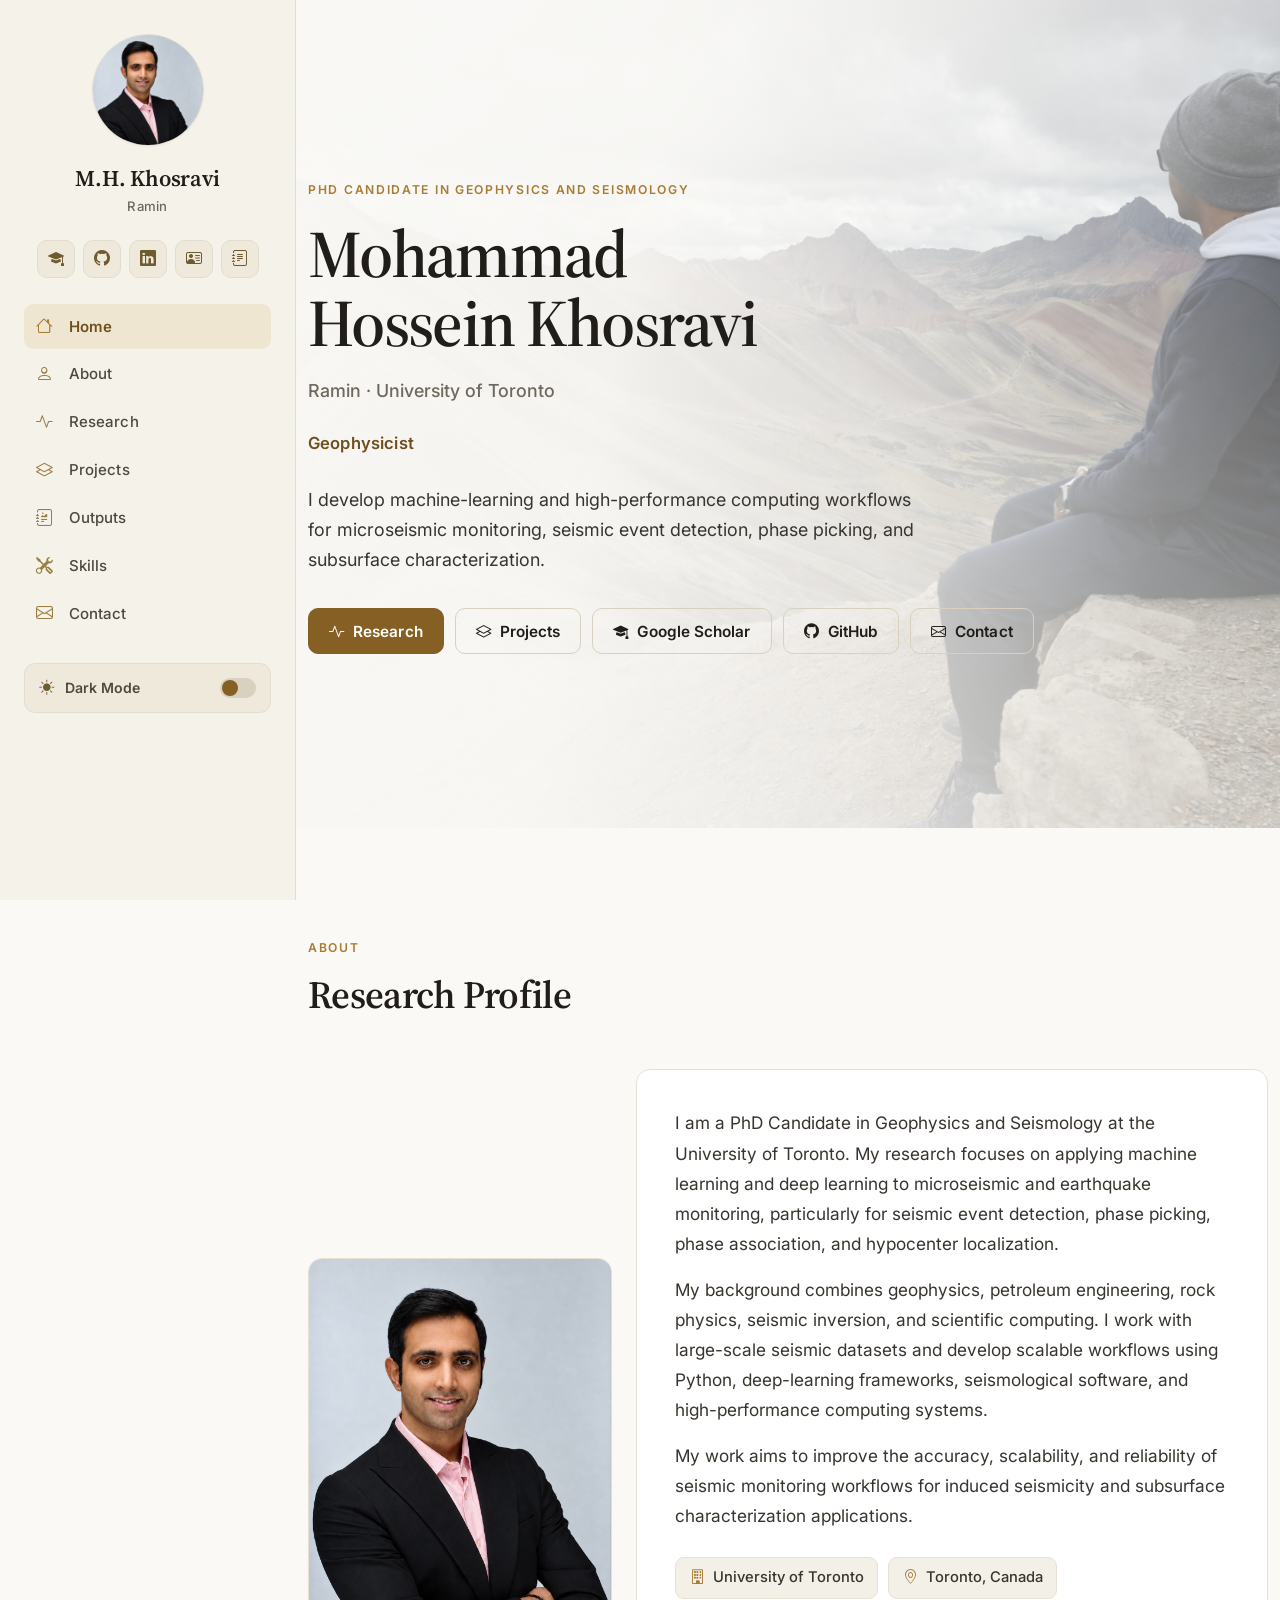
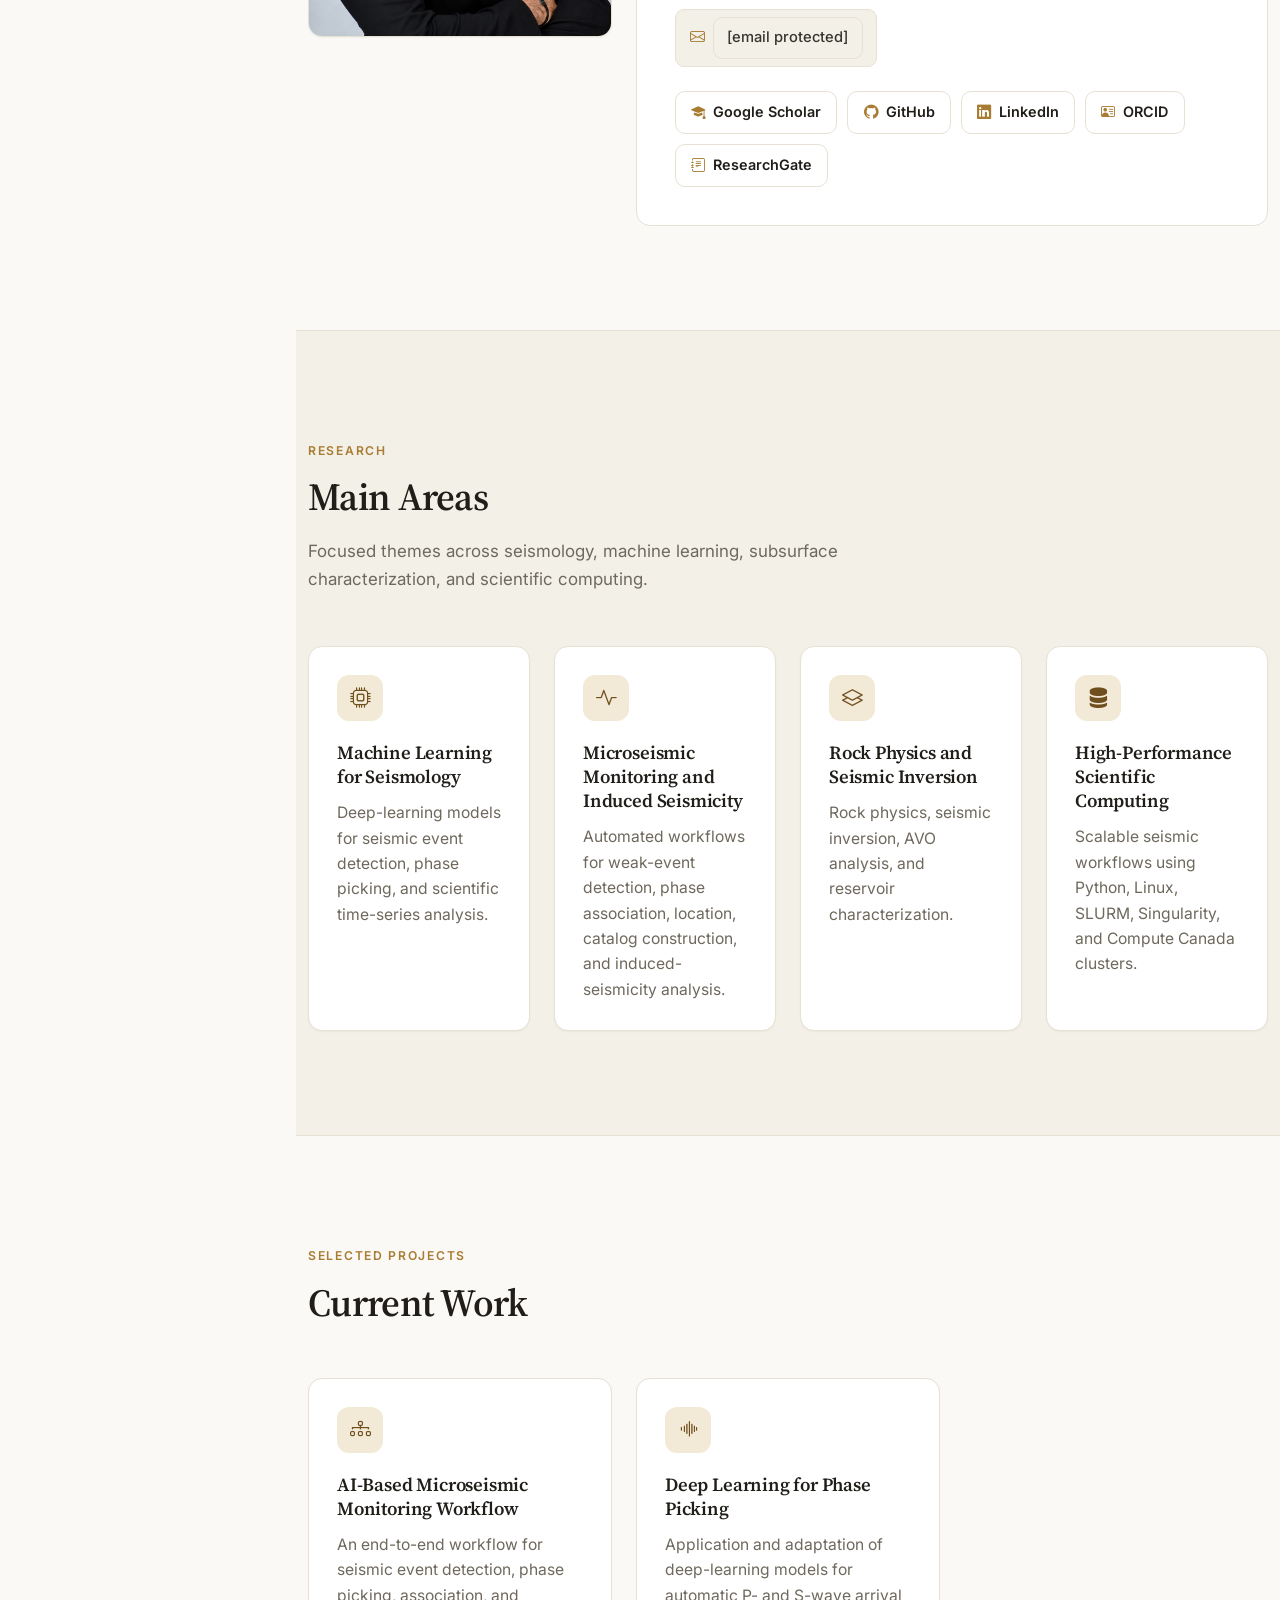
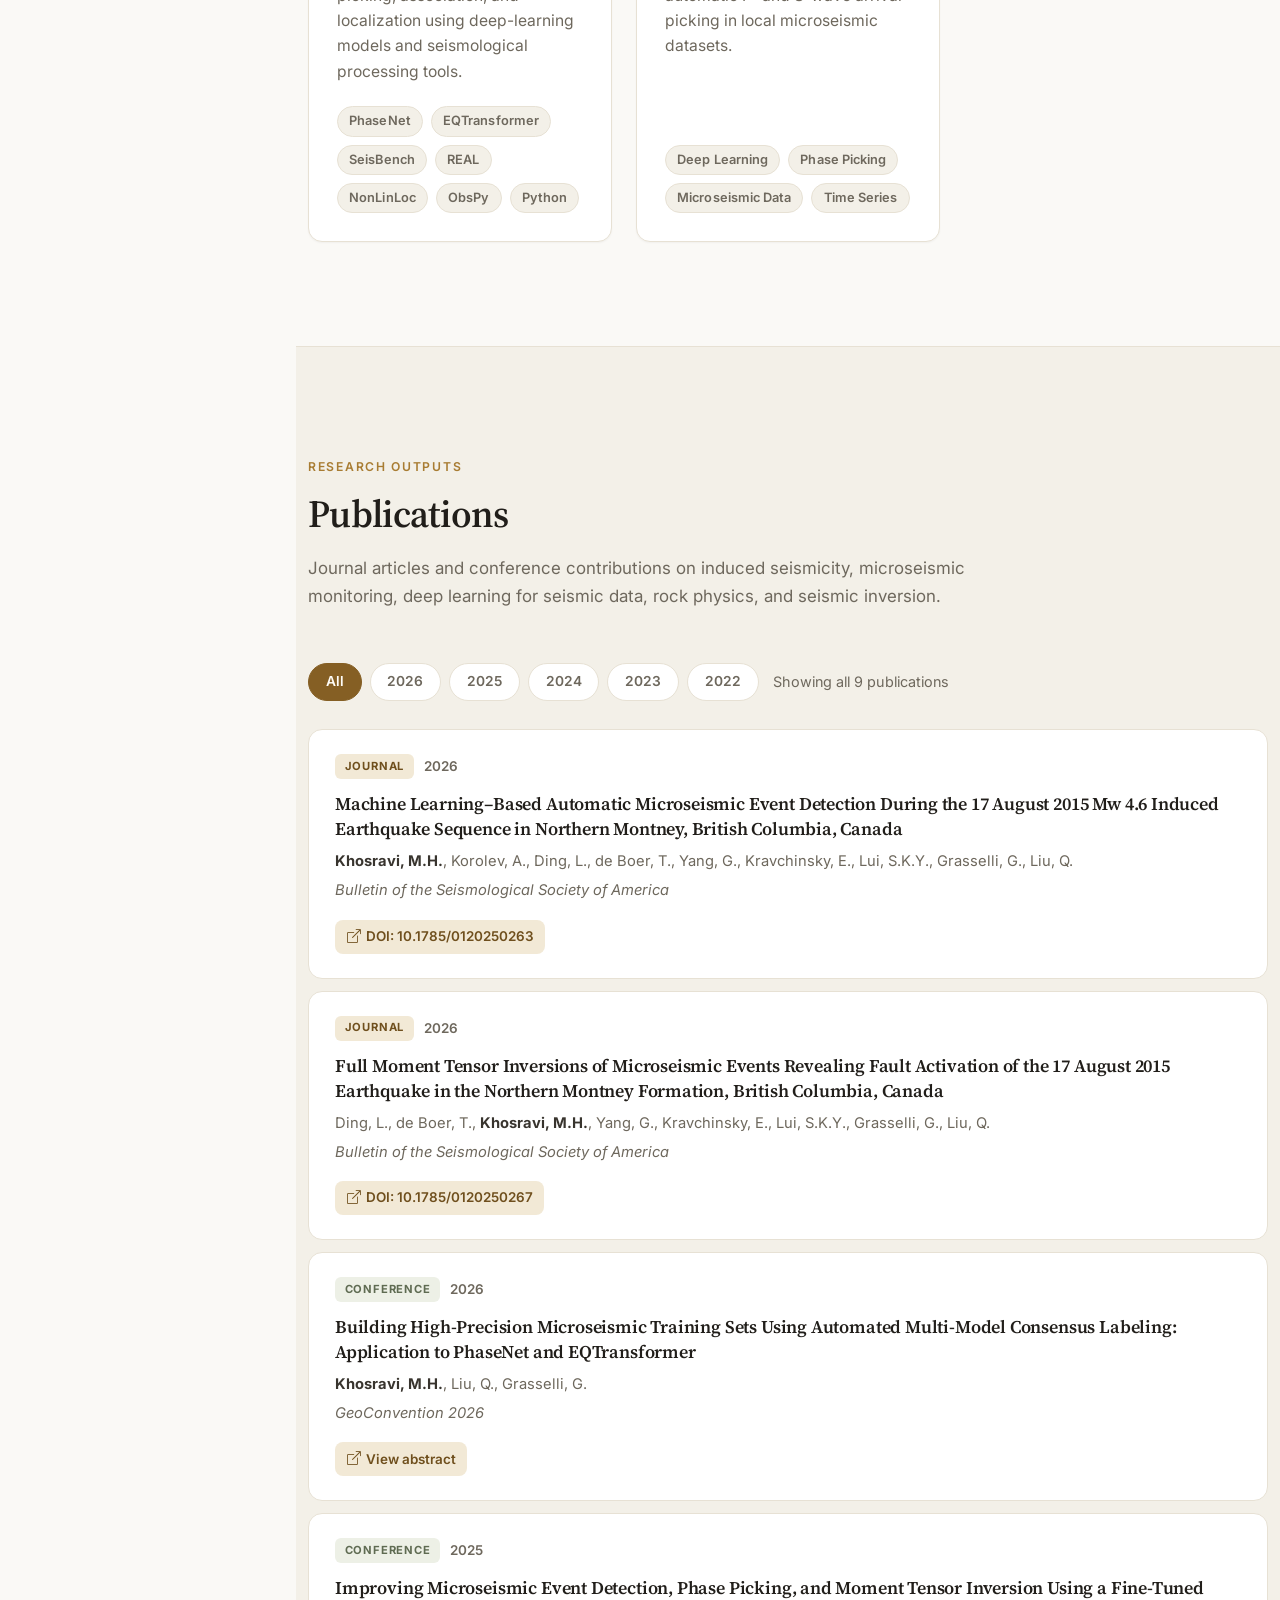
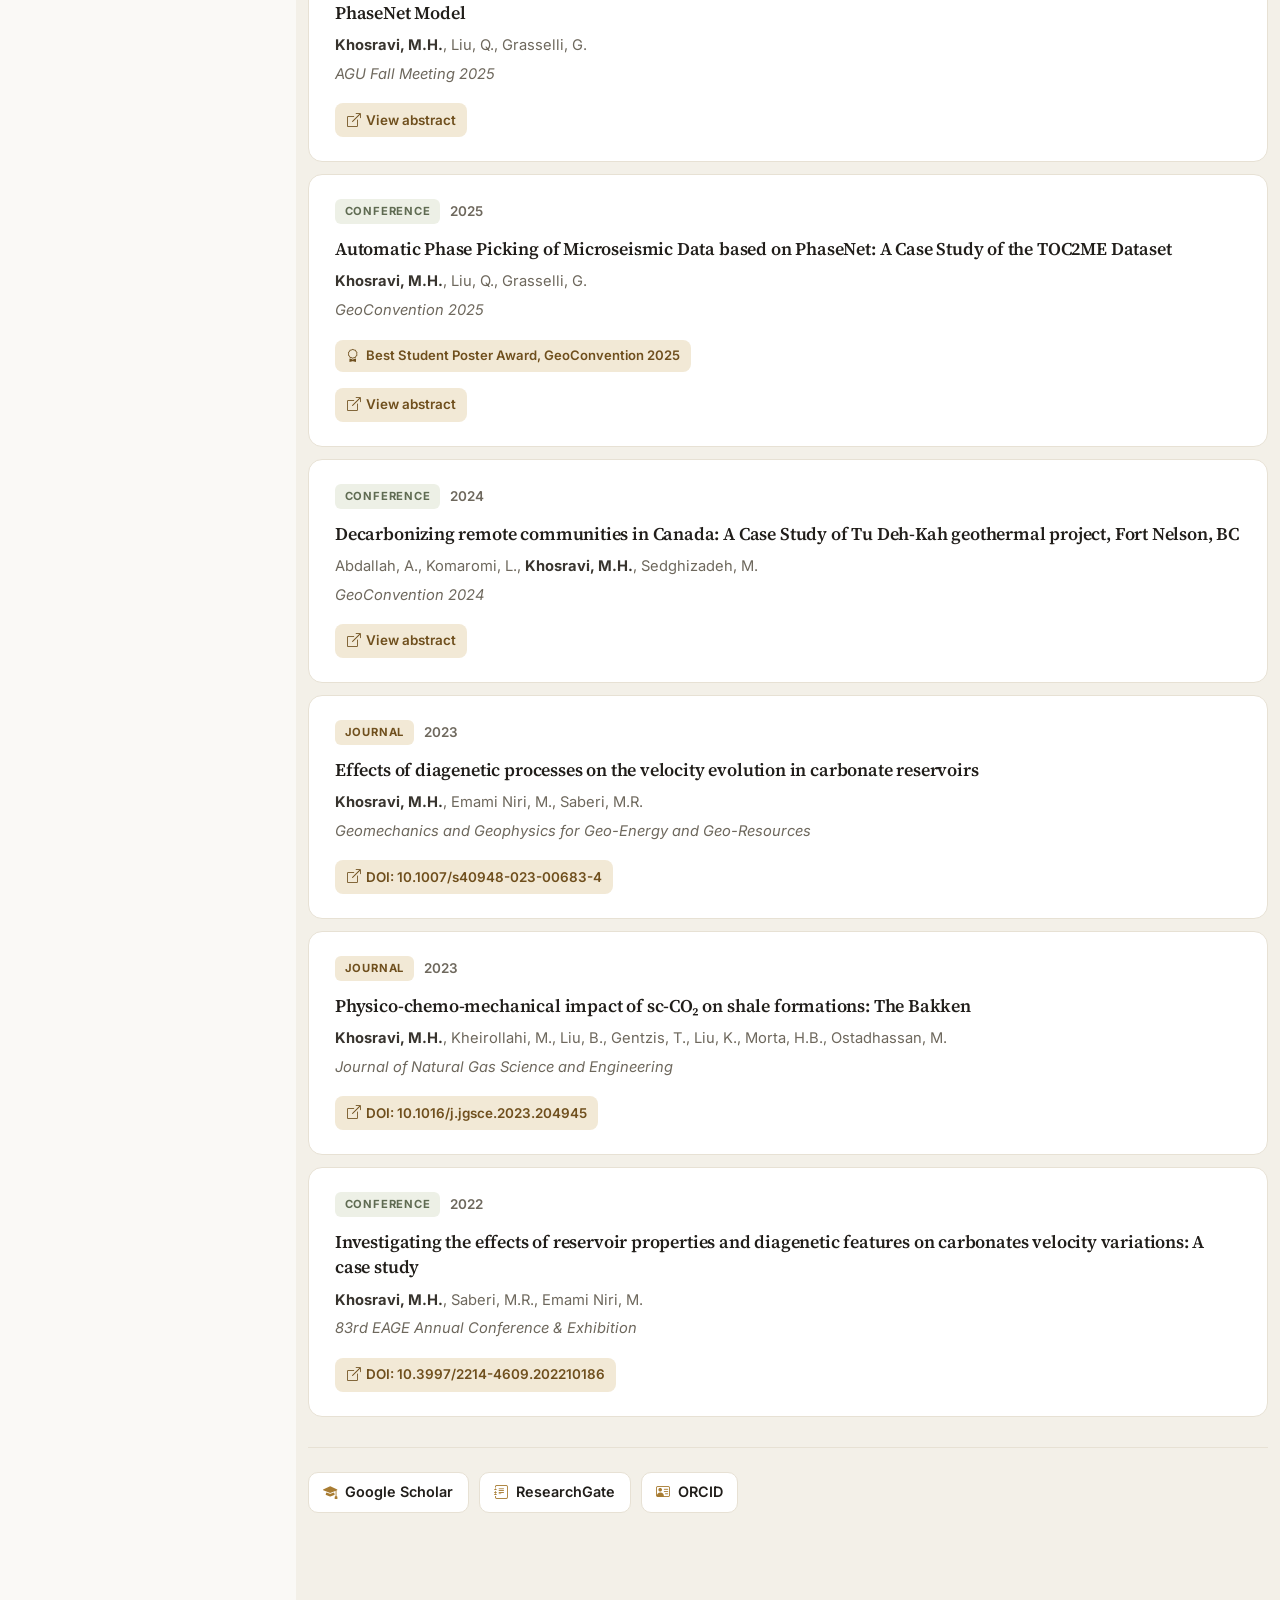
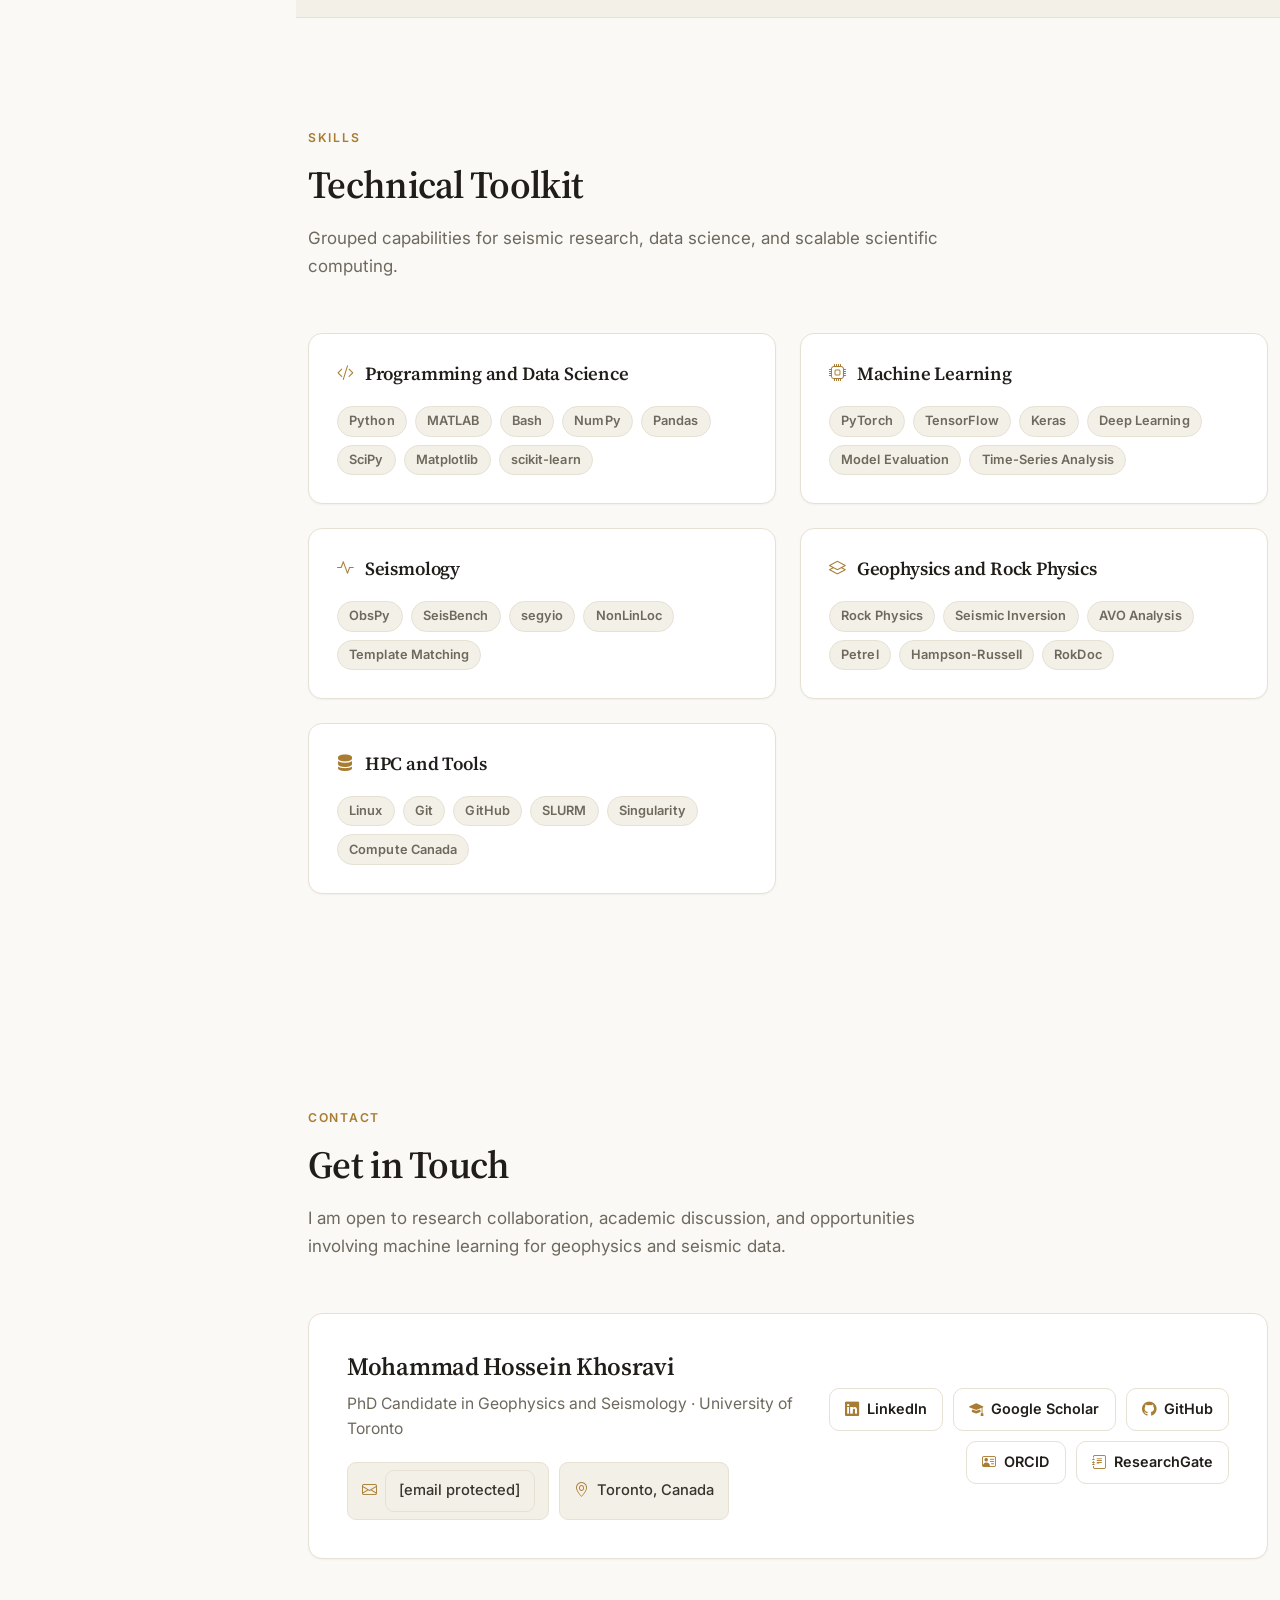
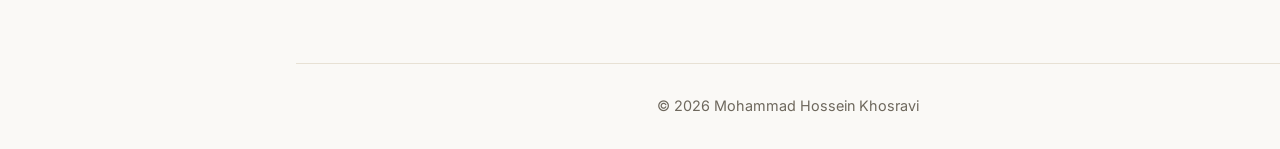
==== commit 7c2057c5: "Merge pull request #3 from MHkhosravi/website-redesign-review Polish academic website design" ====
--- a/index.html
+++ b/index.html
@@ -137,13 +137,17 @@
             <div class="intro-panel">
               <p>
                 I am a PhD Candidate in Geophysics and Seismology at the University of Toronto. My research focuses on
-                applying machine learning and deep learning to microseismic monitoring, especially seismic event
-                detection, phase picking, phase association, and hypocenter localization.
+                applying machine learning and deep learning to microseismic and earthquake monitoring, particularly for
+                seismic event detection, phase picking, phase association, and hypocenter localization.
               </p>
               <p>
-                My background combines geophysics, petroleum exploration engineering, rock physics, seismic inversion,
-                and scientific computing. I work with large seismic datasets and build scalable workflows using Python,
-                deep-learning frameworks, seismological tools, and high-performance computing systems.
+                My background combines geophysics, petroleum engineering, rock physics, seismic inversion,
+                and scientific computing. I work with large-scale seismic datasets and develop scalable workflows using
+                Python, deep-learning frameworks, seismological software, and high-performance computing systems.
+              </p>
+              <p>
+                My work aims to improve the accuracy, scalability, and reliability of seismic monitoring workflows for
+                induced seismicity and subsurface characterization applications.
               </p>
               <div class="contact-facts">
                 <span><i class="bi bi-building"></i> University of Toronto</span>
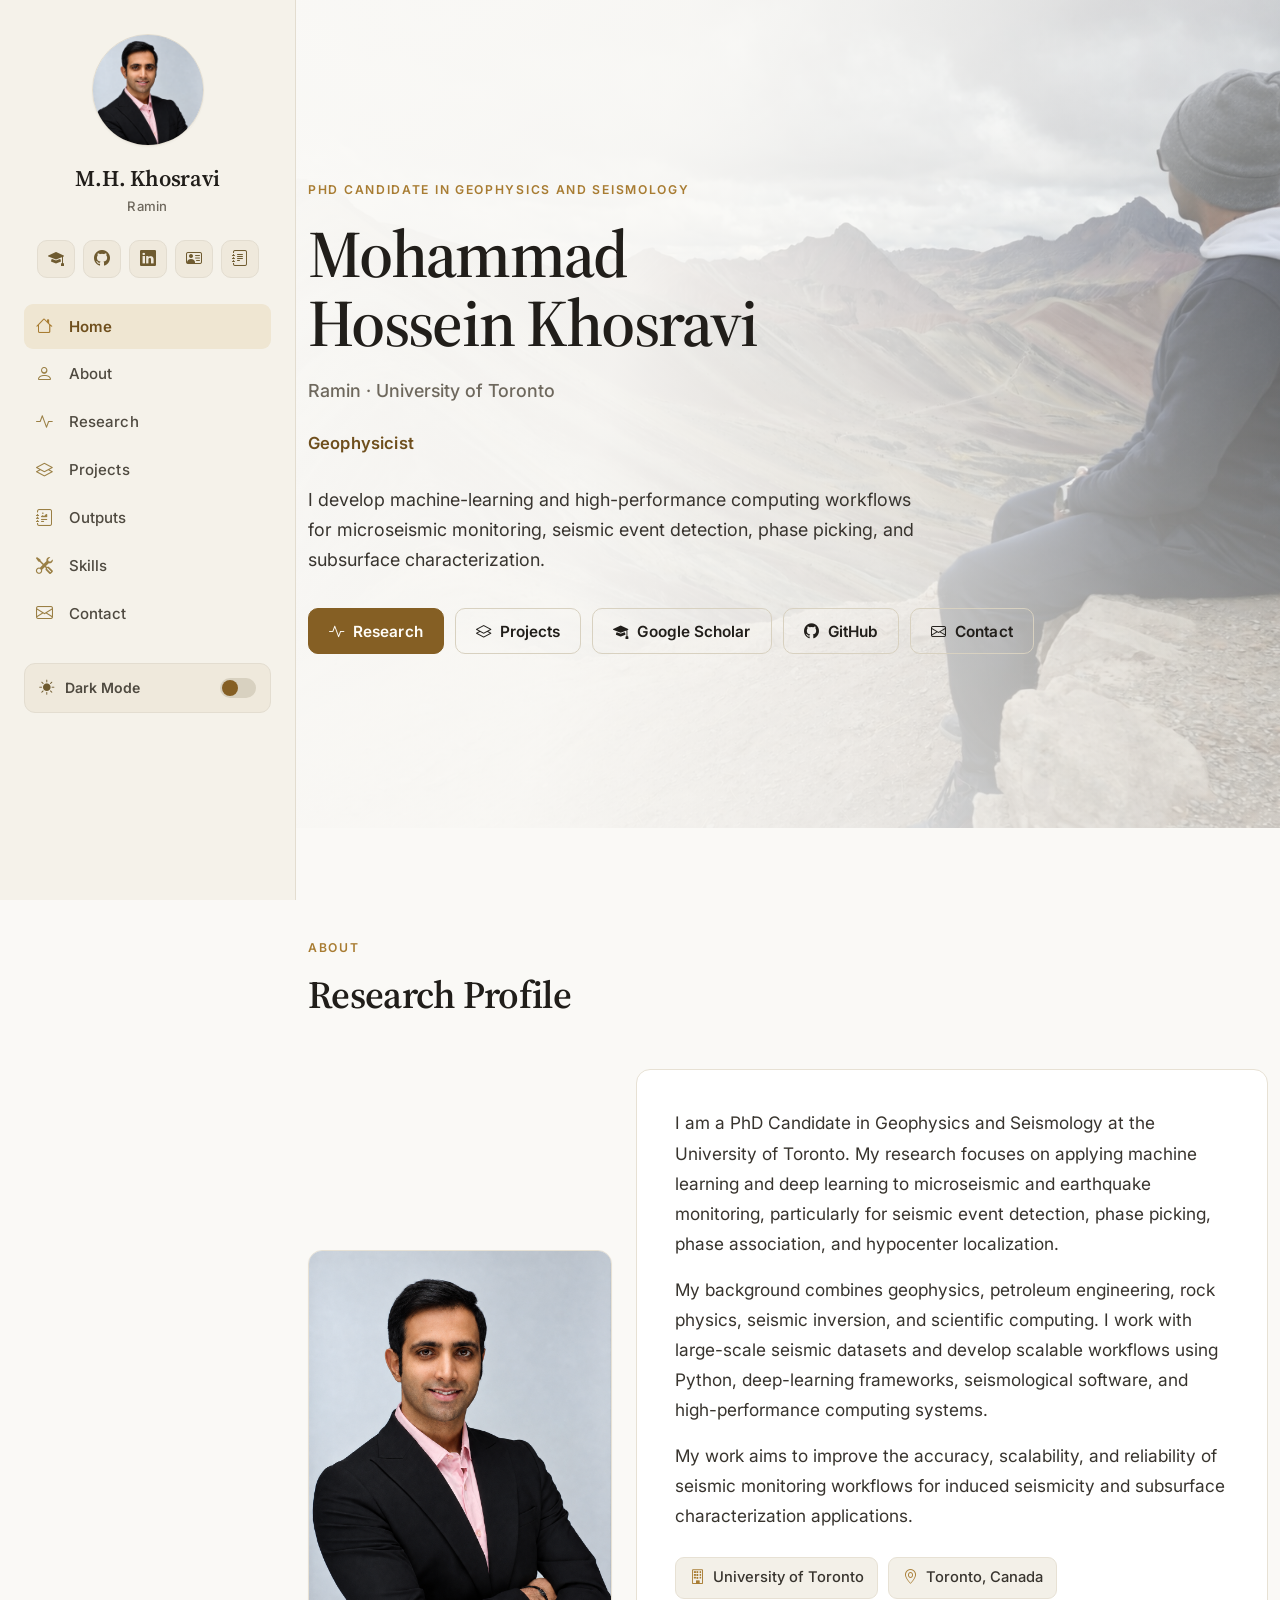
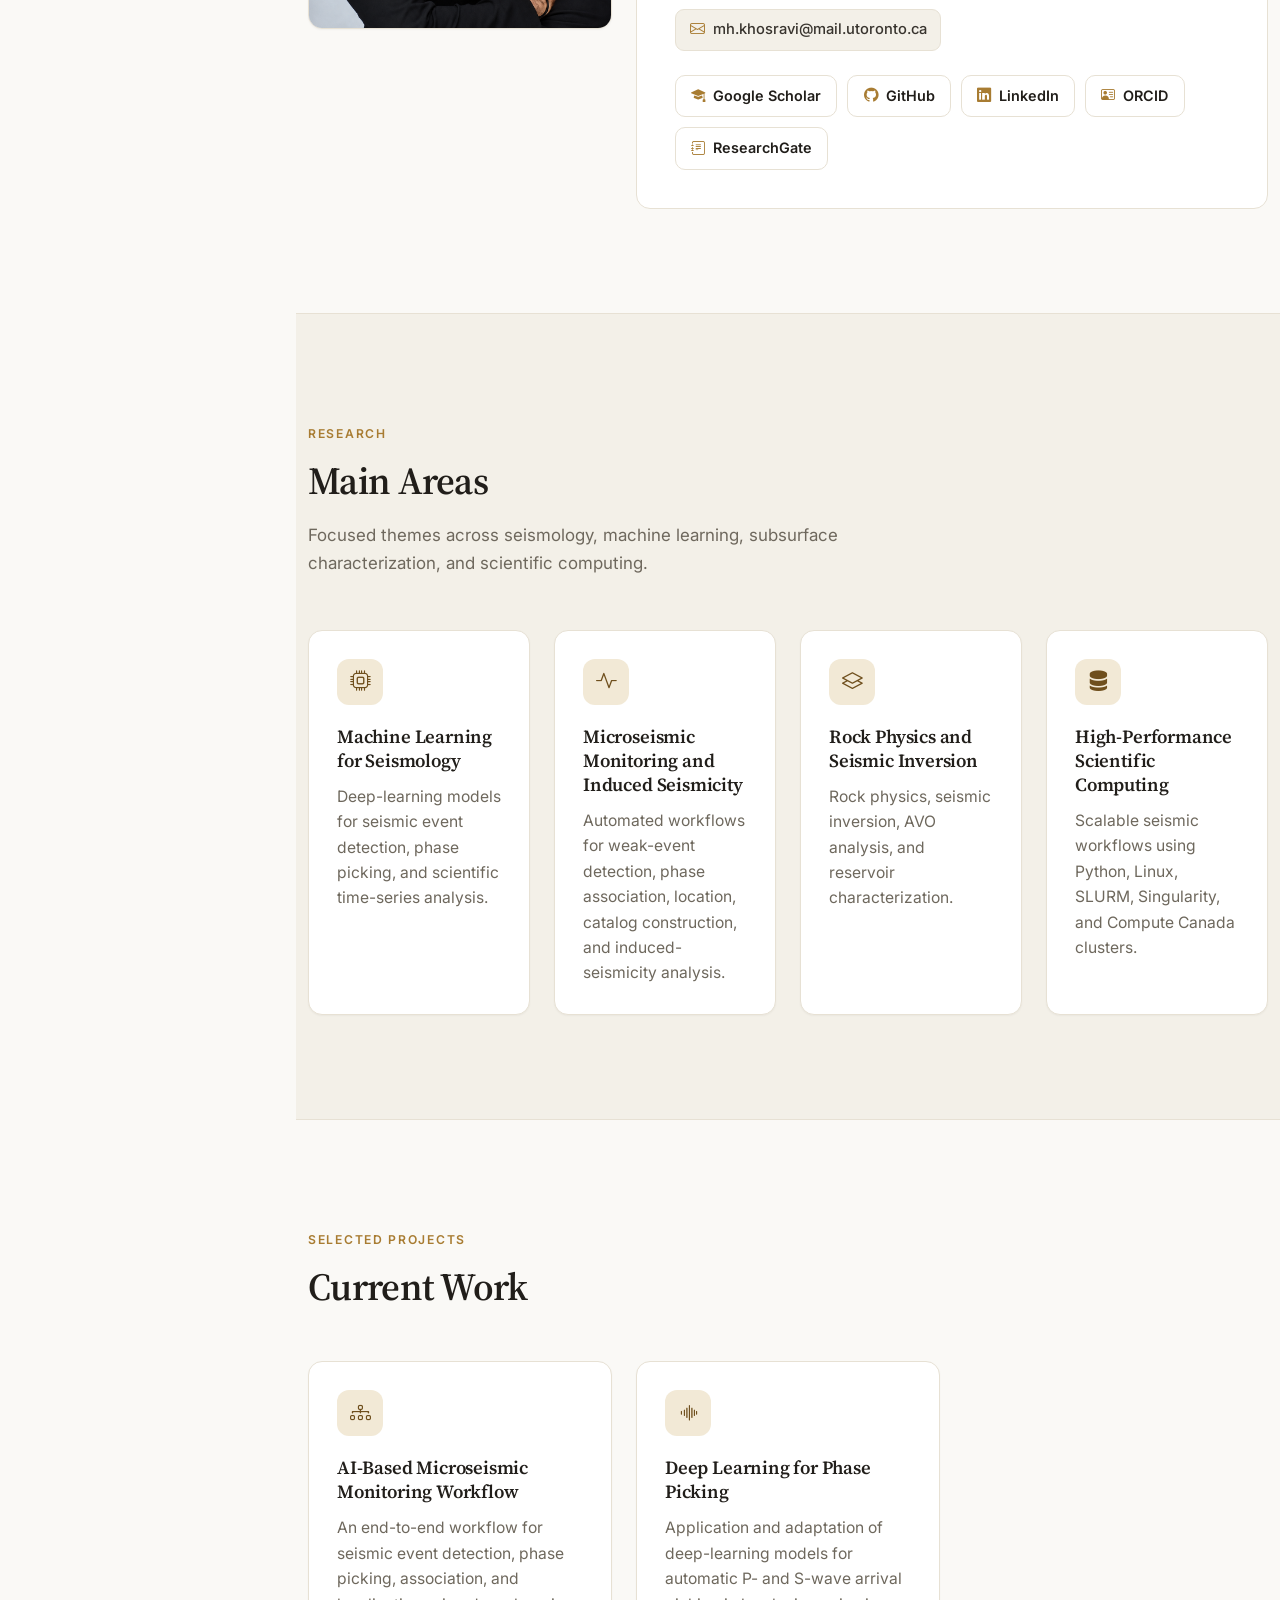
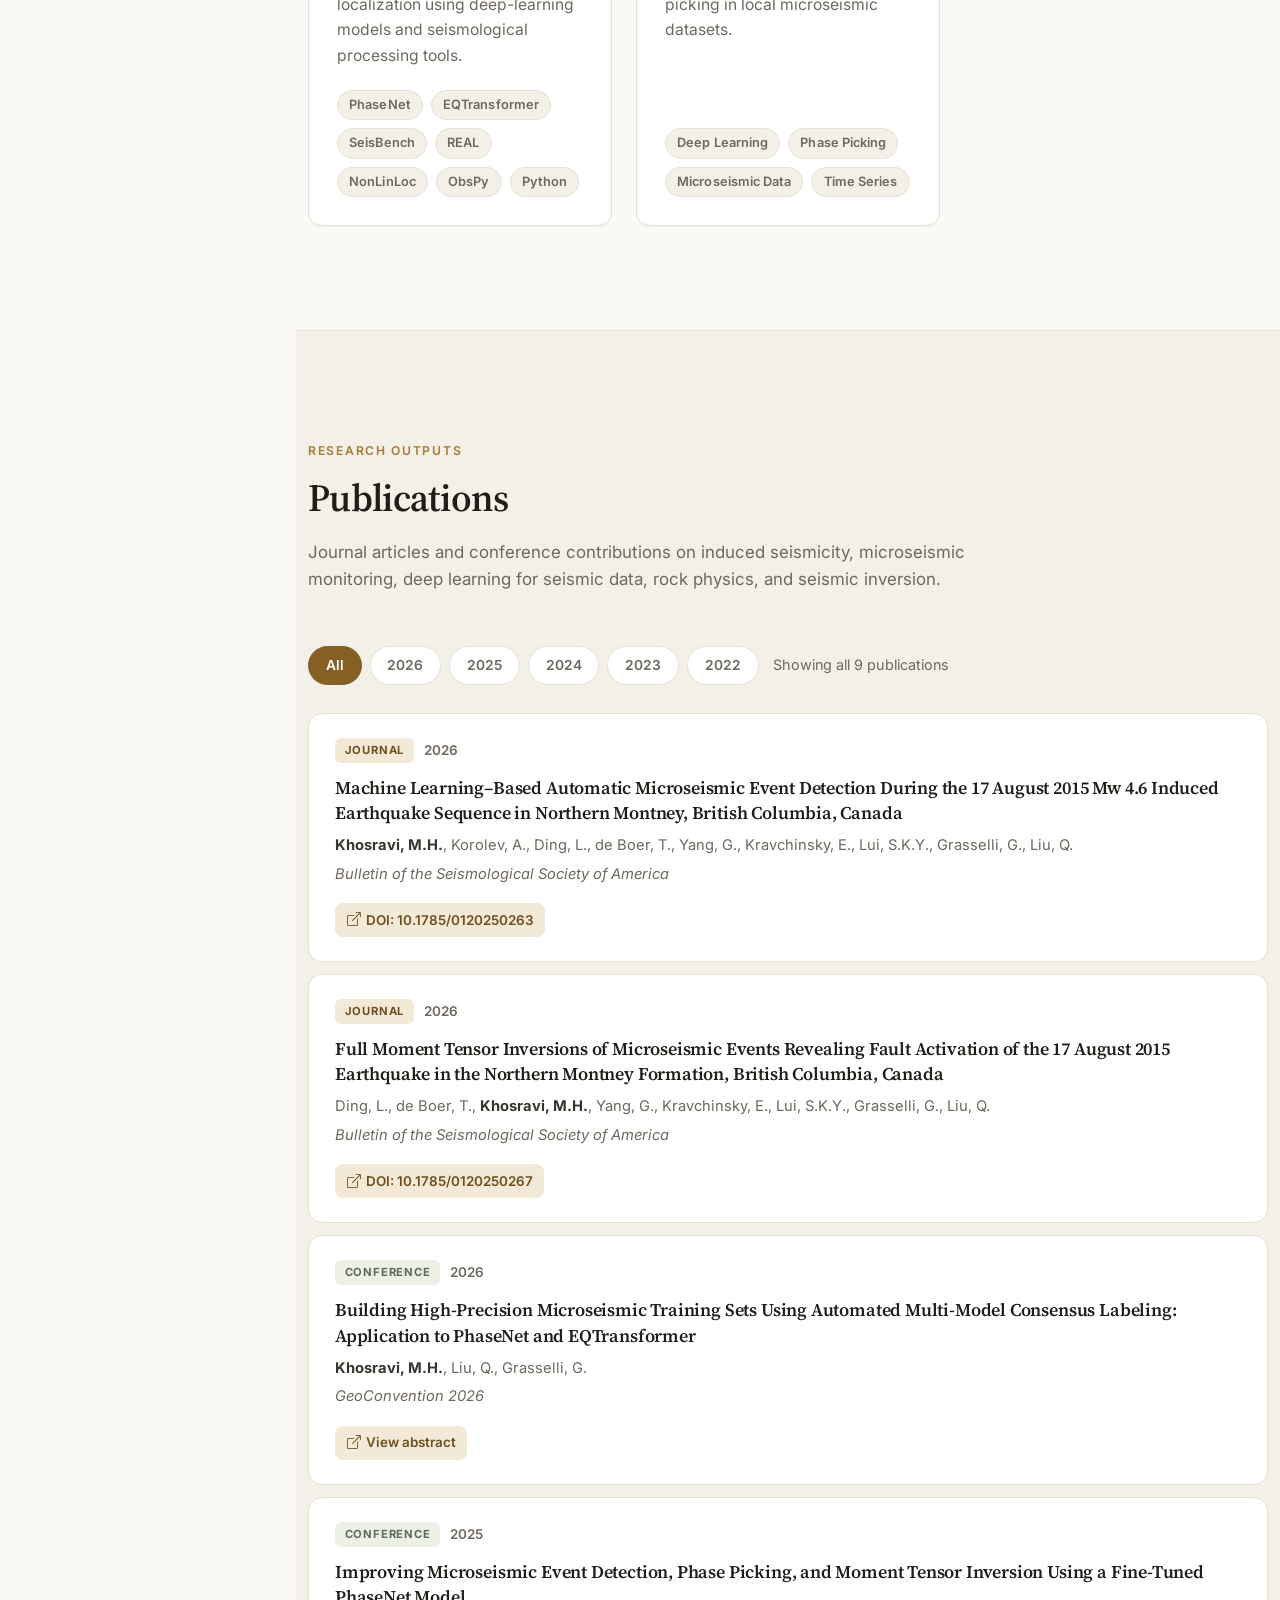
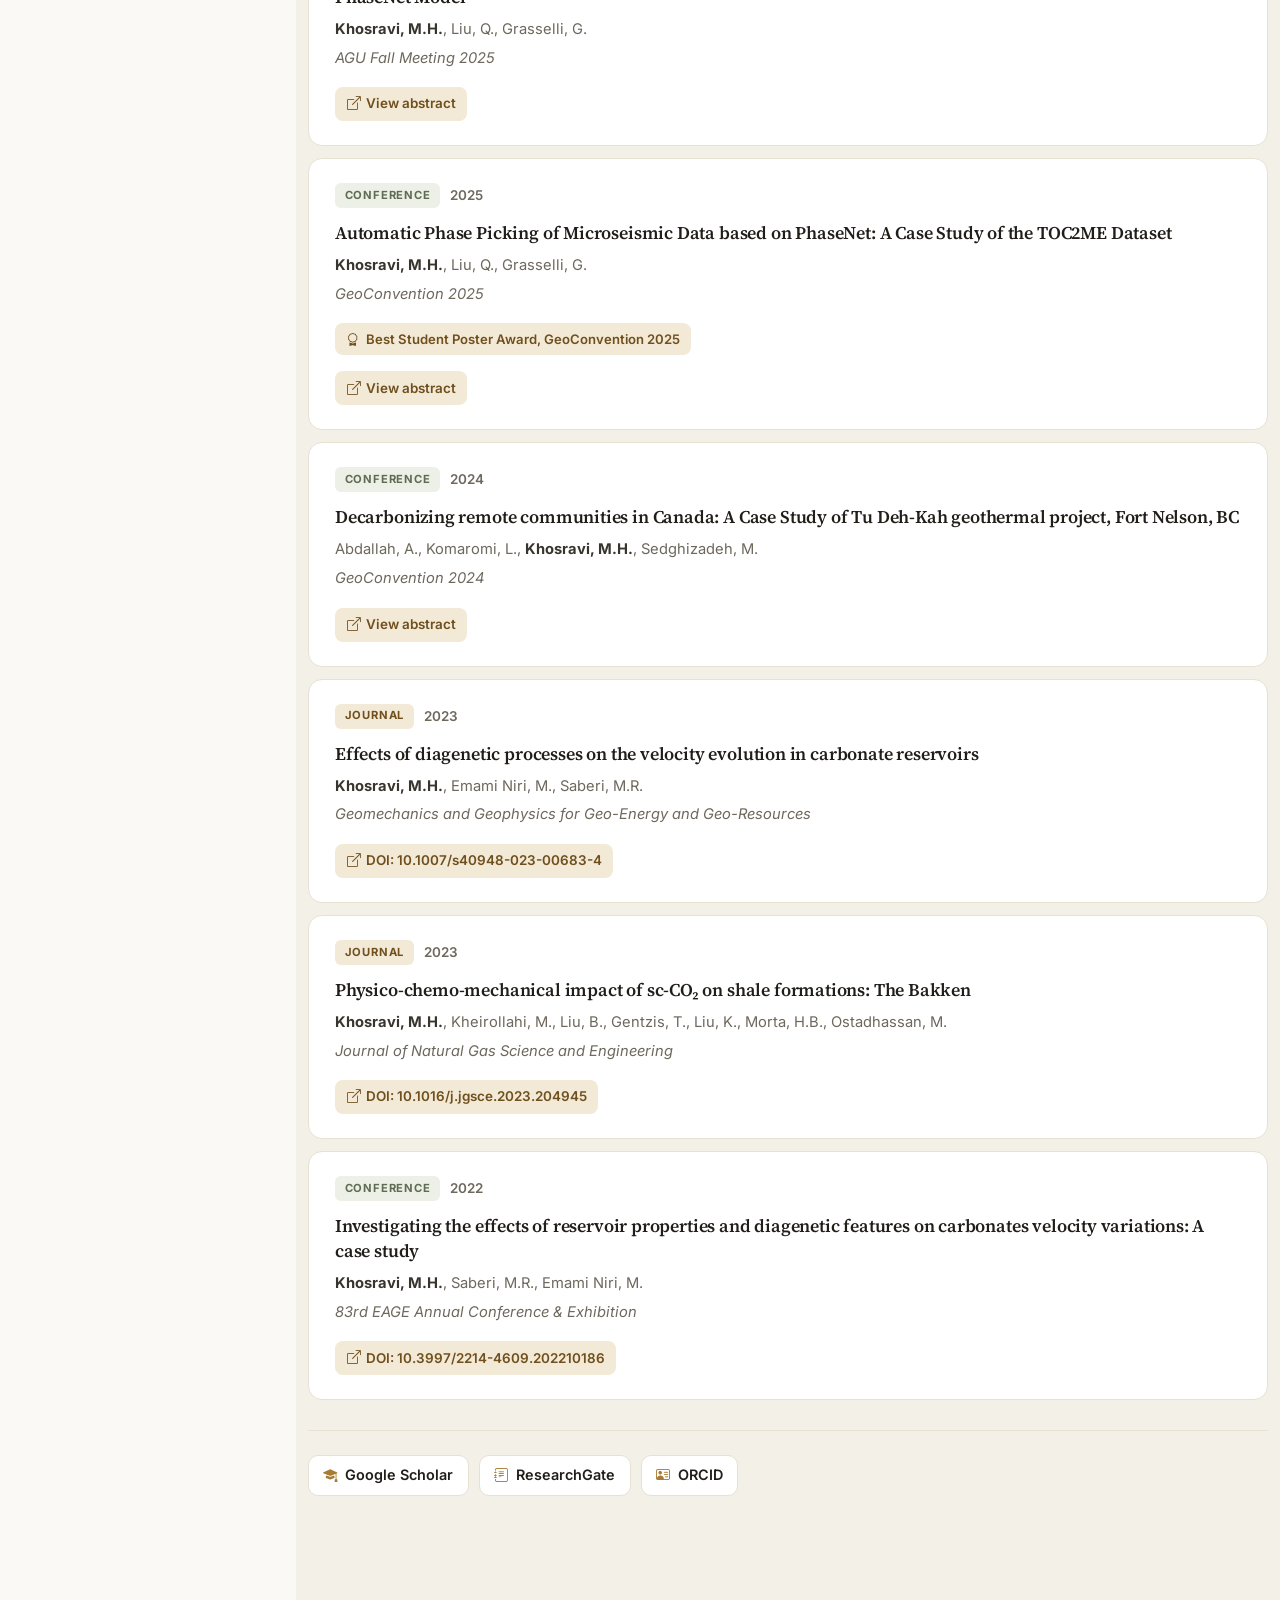
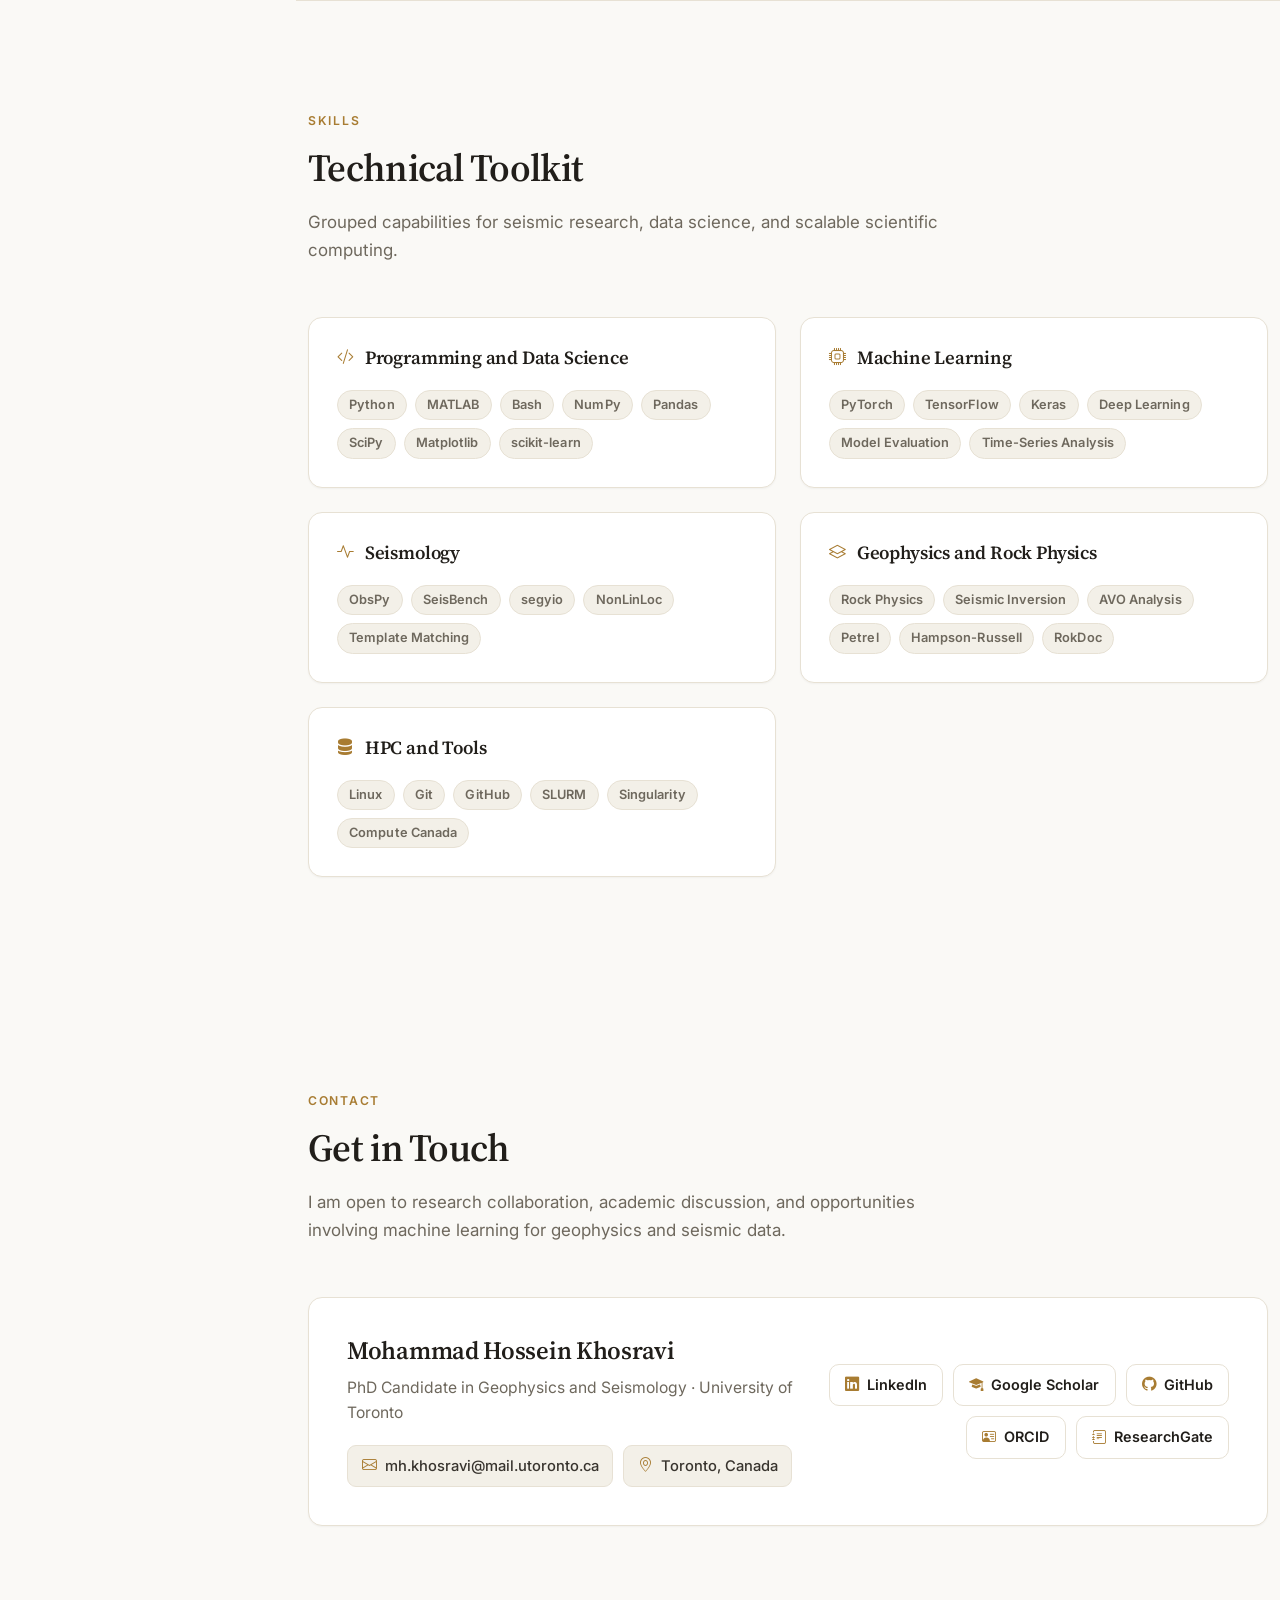
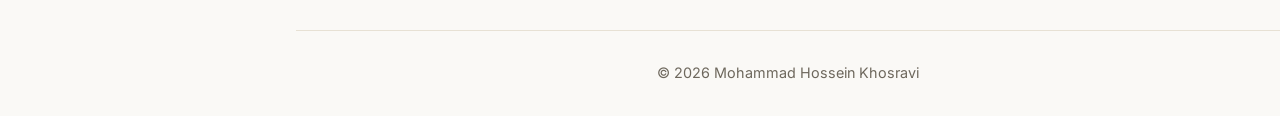
==== commit c652e39e: "Restore working mailto links, remove Cloudflare email-protection artifacts The redesign HTML had bee" ====
--- a/index.html
+++ b/index.html
@@ -152,8 +152,8 @@
               <div class="contact-facts">
                 <span><i class="bi bi-building"></i> University of Toronto</span>
                 <span><i class="bi bi-geo-alt"></i> Toronto, Canada</span>
-                <a href="/cdn-cgi/l/email-protection#e08d88ce8b888f9392819689a08d81898cce95948f928f8e948fce8381"><i class="bi bi-envelope"></i>
-                  <span class="__cf_email__" data-cfemail="dfb2b7f1b4b7b0acadbea9b69fb2beb6b3f1aaabb0adb0b1abb0f1bcbe">[email&#160;protected]</span></a>
+                <a href="mailto:mh.khosravi@mail.utoronto.ca"><i class="bi bi-envelope"></i>
+                  mh.khosravi@mail.utoronto.ca</a>
               </div>
               <div class="link-row">
                 <a href="https://scholar.google.com/citations?user=fKatykwAAAAJ&hl=en" target="_blank" rel="noopener">
@@ -353,8 +353,8 @@
             <h3>Mohammad Hossein Khosravi</h3>
             <p>PhD Candidate in Geophysics and Seismology · University of Toronto</p>
             <div class="contact-facts">
-              <a href="/cdn-cgi/l/email-protection#187570367370776b6a796e715875797174366d6c776a77766c77367b79"><i class="bi bi-envelope"></i>
-                <span class="__cf_email__" data-cfemail="365b5e185d5e59454457405f765b575f5a184342594459584259185557">[email&#160;protected]</span></a>
+              <a href="mailto:mh.khosravi@mail.utoronto.ca"><i class="bi bi-envelope"></i>
+                mh.khosravi@mail.utoronto.ca</a>
               <span><i class="bi bi-geo-alt"></i> Toronto, Canada</span>
             </div>
           </div>
@@ -388,7 +388,7 @@
 
   <div id="preloader"></div>
 
-  <script data-cfasync="false" src="/cdn-cgi/scripts/5c5dd728/cloudflare-static/email-decode.min.js"></script><script type="application/json" id="pub-data">[
+  <script type="application/json" id="pub-data">[
     {"title":"Machine Learning–Based Automatic Microseismic Event Detection During the 17 August 2015 Mw 4.6 Induced Earthquake Sequence in Northern Montney, British Columbia, Canada","authors":["Khosravi, M.H.","Korolev, A.","Ding, L.","de Boer, T.","Yang, G.","Kravchinsky, E.","Lui, S.K.Y.","Grasselli, G.","Liu, Q."],"venue":"Bulletin of the Seismological Society of America","type":"journal","year":2026,"doi":"10.1785/0120250263","url":"https://doi.org/10.1785/0120250263"},
     {"title":"Full Moment Tensor Inversions of Microseismic Events Revealing Fault Activation of the 17 August 2015 Earthquake in the Northern Montney Formation, British Columbia, Canada","authors":["Ding, L.","de Boer, T.","Khosravi, M.H.","Yang, G.","Kravchinsky, E.","Lui, S.K.Y.","Grasselli, G.","Liu, Q."],"venue":"Bulletin of the Seismological Society of America","type":"journal","year":2026,"doi":"10.1785/0120250267","url":"https://doi.org/10.1785/0120250267"},
     {"title":"Building High-Precision Microseismic Training Sets Using Automated Multi-Model Consensus Labeling: Application to PhaseNet and EQTransformer","authors":["Khosravi, M.H.","Liu, Q.","Grasselli, G."],"venue":"GeoConvention 2026","type":"conference","year":2026,"doi":null,"url":"https://geoconvention.com/wp-content/uploads/abstracts/2026/127623-enhancing-microseismic-monitoring-fine-t.pdf","linkLabel":"View abstract"},
